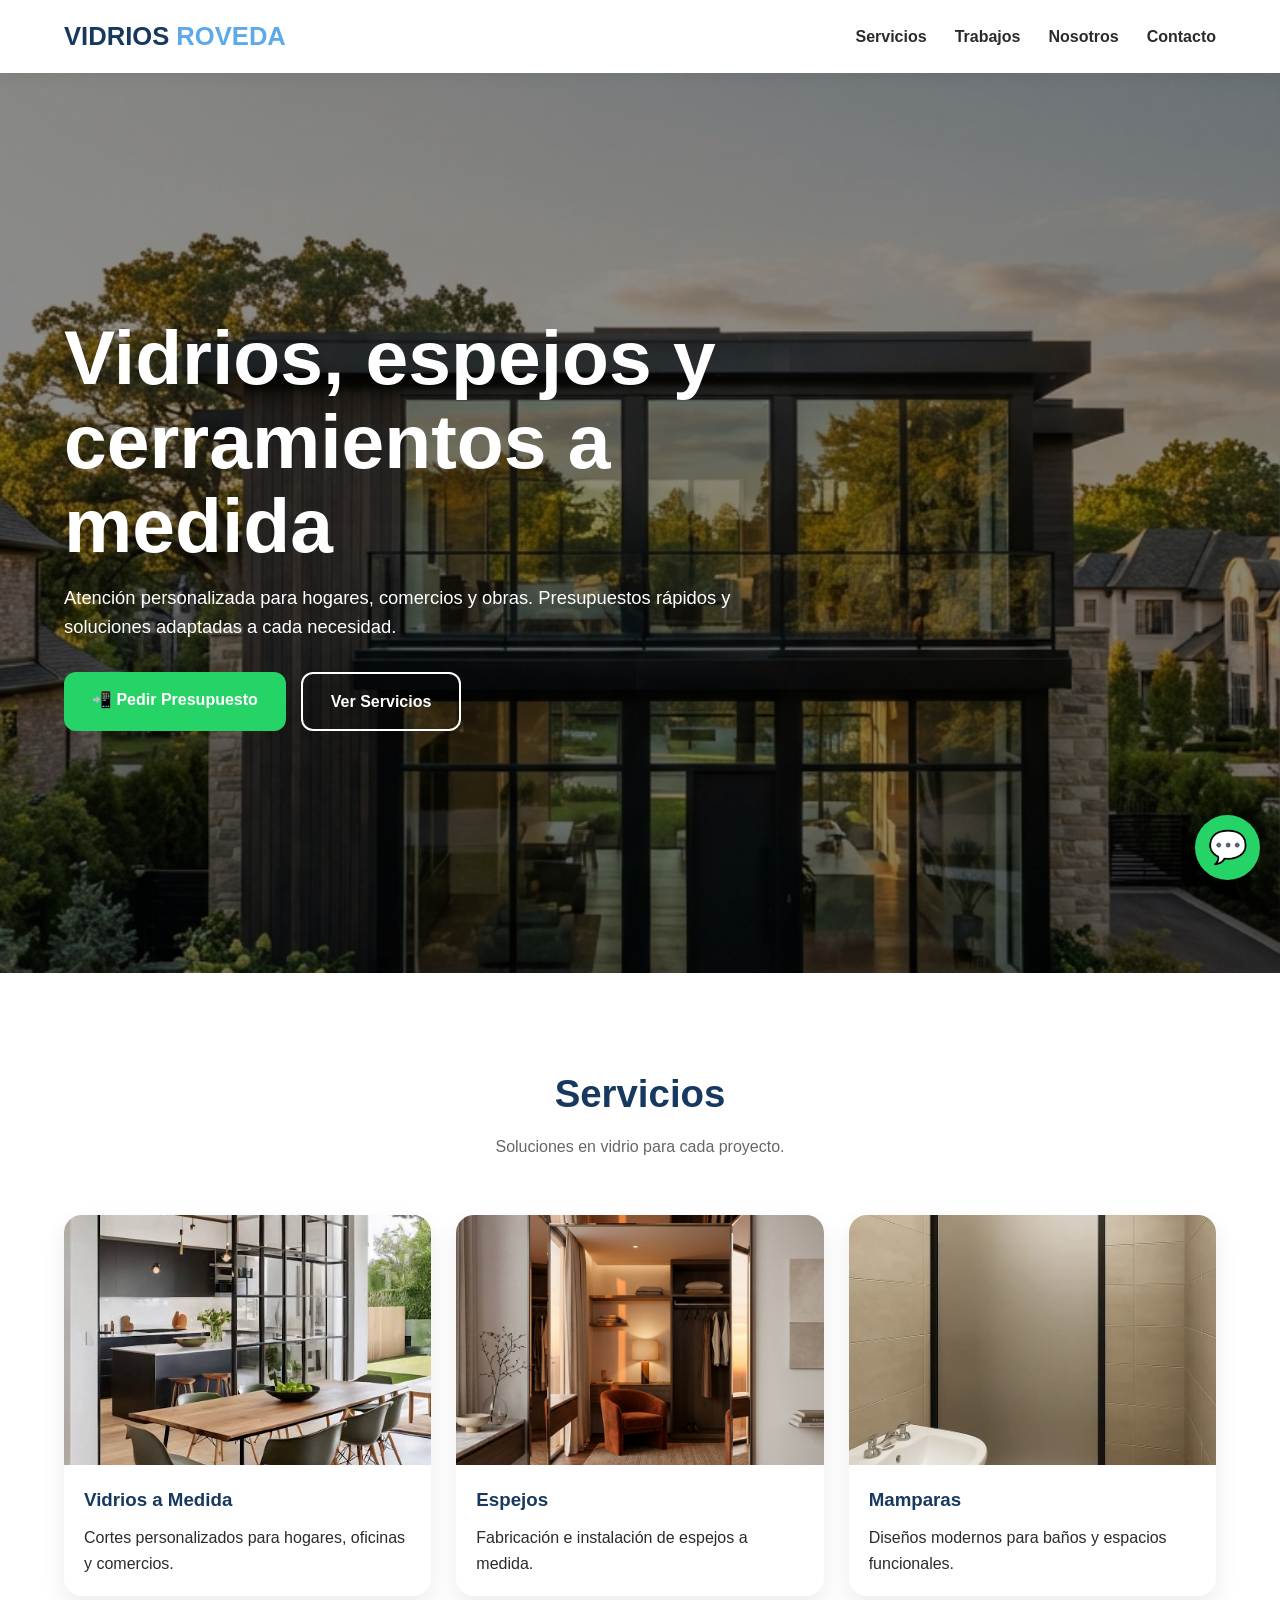
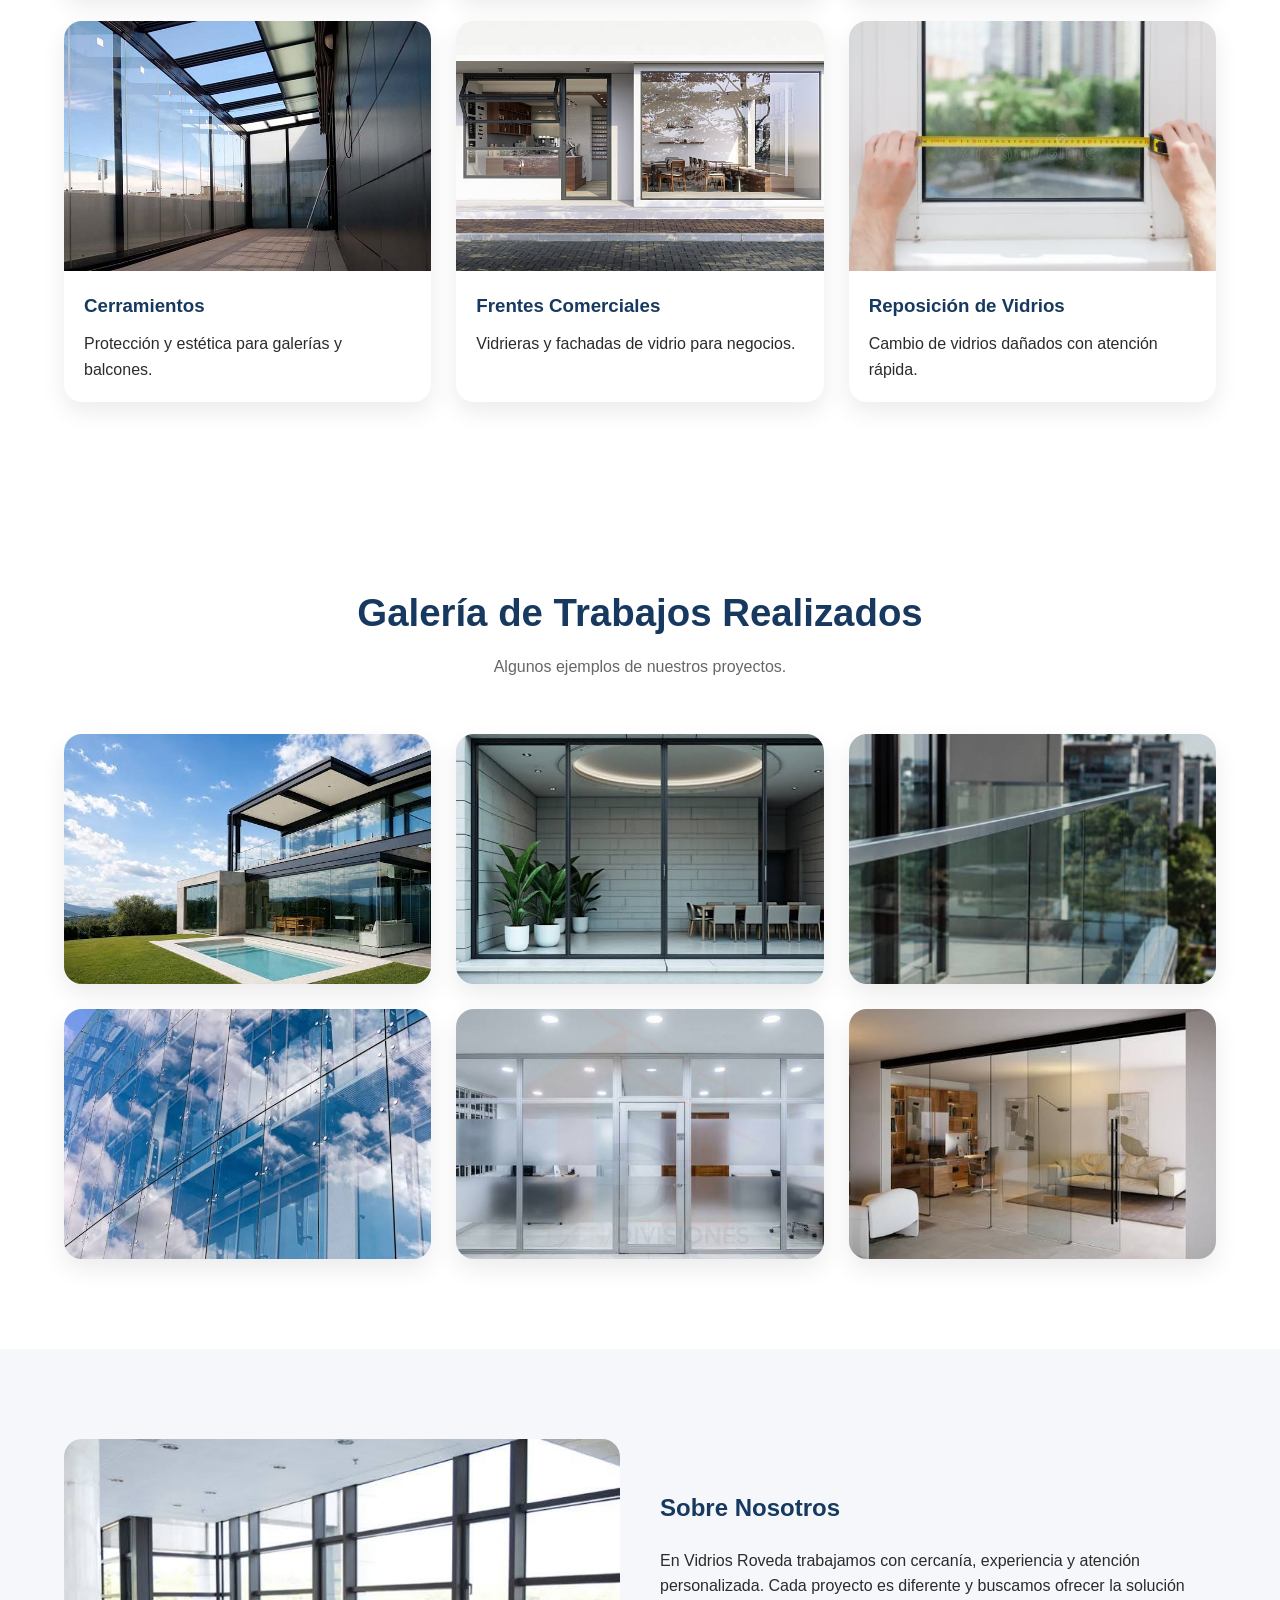
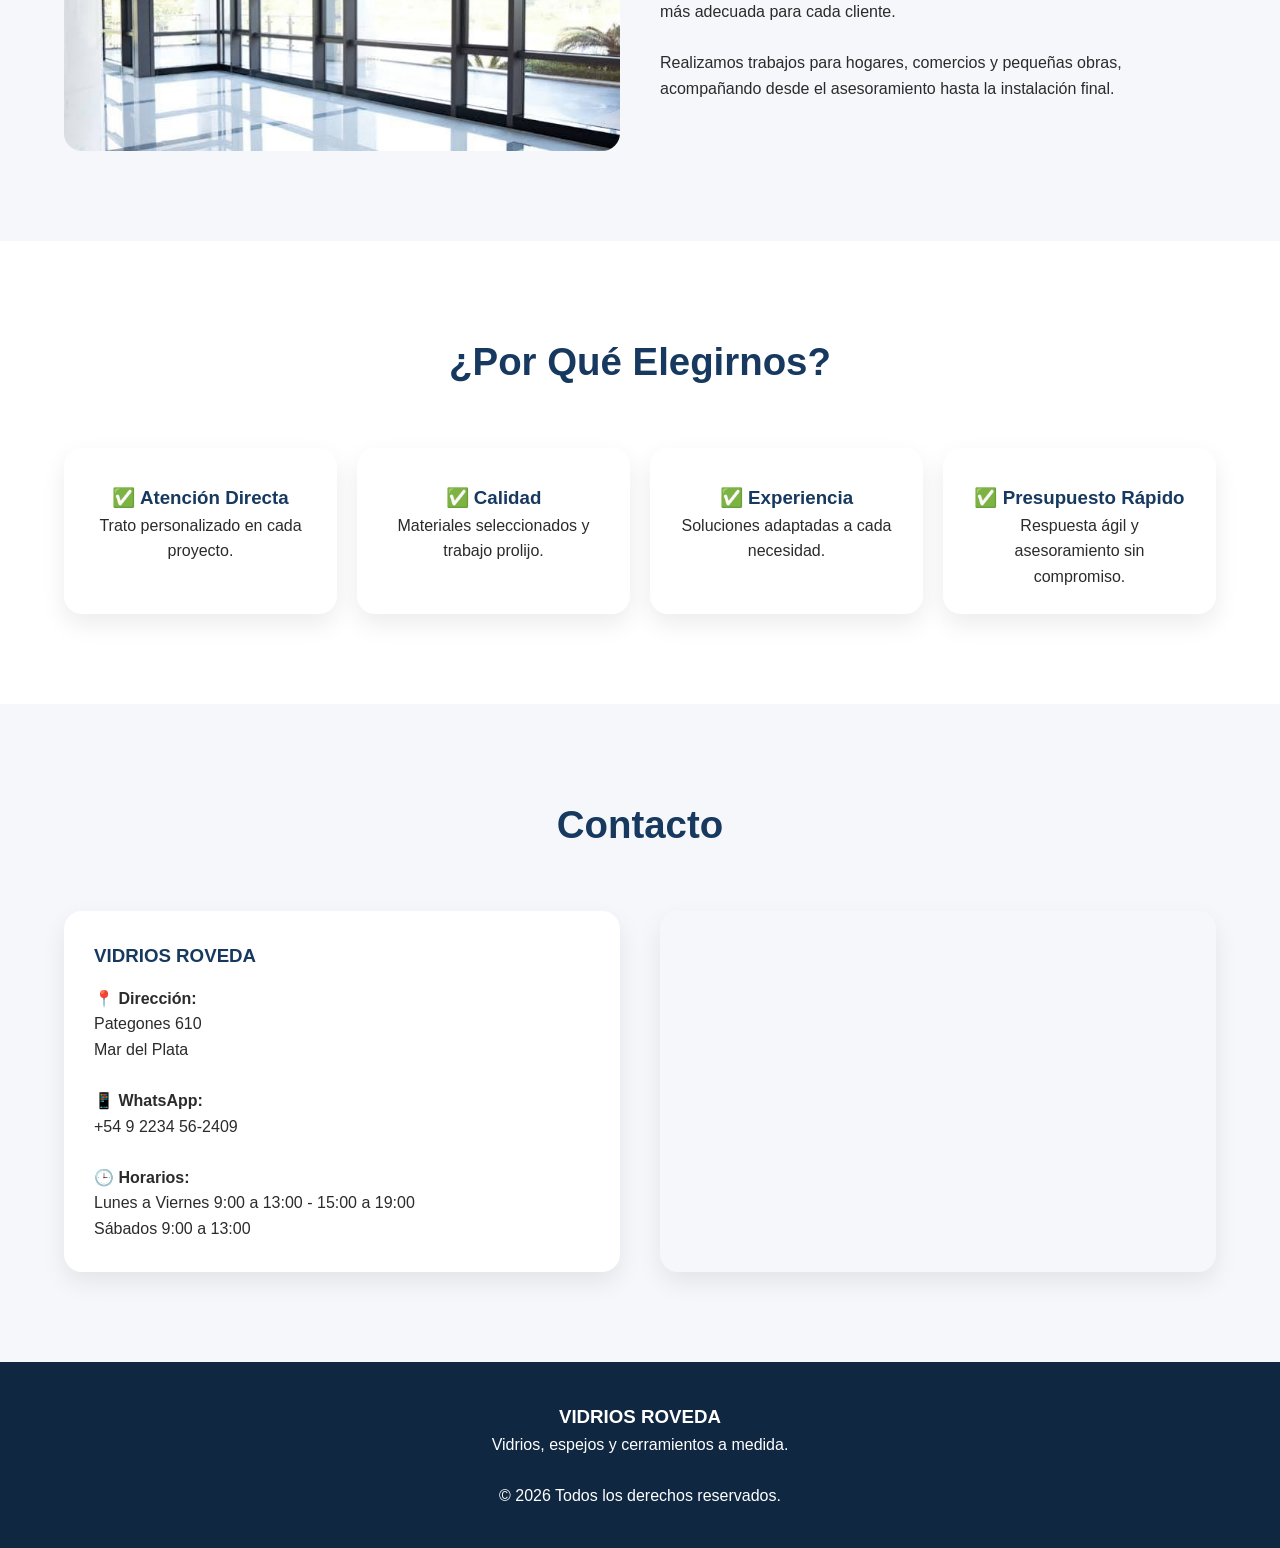
==== index.html @ 3f414020 "Publicar sitio de Vidrios Roveda Co-authored-by: Copilot <223556219+Copilot@users.noreply.github.com" ====
<!DOCTYPE html>
<html lang="en">
<head>
    <meta charset="UTF-8">
    <meta name="viewport" content="width=device-width, initial-scale=1.0">
    <title>Vidrios Roveda</title>
</head>
<body>
<!DOCTYPE html>
<html lang="es">
<head>
<meta charset="UTF-8">
<meta name="viewport" content="width=device-width, initial-scale=1.0">

<title>Vidrios Roveda | Vidrios, Espejos y Cerramientos</title>

<!DOCTYPE html>
<html lang="es">
<head>
<meta charset="UTF-8">
<meta name="viewport" content="width=device-width, initial-scale=1.0">

<title>Vidrios Roveda | Vidrios, Espejos y Cerramientos</title>

<style>

:root{
    --azul:#17395f;
    --azul-hover:#204b7d;
    --celeste:#5da9e9;
    --gris:#f5f7fa;
    --texto:#2b2b2b;
    --whatsapp:#25D366;
    --sombra:0 10px 25px rgba(0,0,0,.08);
    --radius:18px;
}

*{
    margin:0;
    padding:0;
    box-sizing:border-box;
}

html{
    scroll-behavior:smooth;
}

body{
    font-family:Segoe UI,Arial,sans-serif;
    color:var(--texto);
    background:#fff;
    line-height:1.6;
}

img{
    width:100%;
    display:block;
}

.container{
    width:min(1200px,90%);
    margin:auto;
}

/* ========================= */
/* HEADER */
/* ========================= */

header{
    position:sticky;
    top:0;
    z-index:999;
    background:rgba(255,255,255,.95);
    backdrop-filter:blur(10px);
    box-shadow:0 2px 15px rgba(0,0,0,.08);
}

.nav{
    display:flex;
    justify-content:space-between;
    align-items:center;
    padding:16px 0;
}

.logo{
    font-size:1.6rem;
    font-weight:700;
    color:var(--azul);
}

.logo span{
    color:var(--celeste);
}

.menu{
    display:flex;
    gap:28px;
}

.menu a{
    text-decoration:none;
    color:var(--texto);
    font-weight:600;
}

.menu a:hover{
    color:var(--azul);
}

/* ========================= */
/* HERO */
/* ========================= */

.hero{
    position:relative;
    min-height:100vh;
    background:
    linear-gradient(
    rgba(0,0,0,.45),
    rgba(0,0,0,.45)),
    /* url('https://picsum.photos/900/1600'); */
    url('img/portada.jpg');
    background-size:cover;
    background-position:center;
    display:flex;
    align-items:center;
}

.hero-content{
    color:white;
    max-width:700px;
}

.hero h1{
    font-size:clamp(2.5rem,6vw,5rem);
    line-height:1.1;
    margin-bottom:15px;
}

.hero p{
    font-size:1.15rem;
    margin-bottom:30px;
}

.btns{
    display:flex;
    flex-wrap:wrap;
    gap:15px;
}

.btn{
    text-decoration:none;
    padding:15px 28px;
    border-radius:12px;
    font-weight:700;
    transition:.3s;
}

.btn-primary{
    background:var(--whatsapp);
    color:white;
}

.btn-primary:hover{
    transform:translateY(-2px);
}

.btn-secondary{
    border:2px solid white;
    color:white;
}

.btn-secondary:hover{
    background:white;
    color:var(--azul);
}

/* ========================= */
/* SECTIONS */
/* ========================= */

section{
    padding:90px 0;
}

.section-title{
    text-align:center;
    margin-bottom:55px;
}

.section-title h2{
    color:var(--azul);
    font-size:2.4rem;
}

.section-title p{
    color:#666;
    margin-top:10px;
}

/* ========================= */
/* SERVICIOS */
/* ========================= */

.grid{
    display:grid;
    grid-template-columns:repeat(auto-fit,minmax(280px,1fr));
    gap:25px;
}

.card{
    background:white;
    border-radius:var(--radius);
    overflow:hidden;
    box-shadow:var(--sombra);
    transition:.3s;
}

.card:hover{
    transform:translateY(-6px);
}

.card img,
img.card{
    width:100%;
    height:250px;
    object-fit:cover;
}
.card-content{
    padding:20px;
}

.card h3{
    color:var(--azul);
    margin-bottom:10px;
}

/* ========================= */
/* SOBRE */
/* ========================= */

.about{
    background:var(--gris);
}

.about-box{
    display:grid;
    grid-template-columns:1fr 1fr;
    gap:40px;
    align-items:center;
}

.about img{
    border-radius:var(--radius);
}

.about-text h2{
    color:var(--azul);
    margin-bottom:20px;
}

/* ========================= */
/* BENEFICIOS */
/* ========================= */

.benefits{
    display:grid;
    grid-template-columns:repeat(auto-fit,minmax(220px,1fr));
    gap:20px;
}

.benefit{
    background:white;
    padding:25px;
    border-radius:var(--radius);
    box-shadow:var(--sombra);
    text-align:center;
}

.benefit h3{
    margin-top:10px;
    color:var(--azul);
}

/* ========================= */
/* CONTACTO */
/* ========================= */

.contact{
    background:var(--gris);
}

.contact-box{
    display:grid;
    grid-template-columns:1fr 1fr;
    gap:40px;
}

.contact-info{
    background:white;
    padding:30px;
    border-radius:var(--radius);
    box-shadow:var(--sombra);
}

.contact-info h3{
    color:var(--azul);
    margin-bottom:15px;
}

.map{
    min-height:350px;
    border-radius:var(--radius);
    overflow:hidden;
    box-shadow:var(--sombra);
}

.map iframe{
    width:100%;
    height:100%;
    border:0;
}

/* ========================= */
/* FOOTER */
/* ========================= */

footer{
    background:#0f2741;
    color:white;
    text-align:center;
    padding:40px 20px;
}

/* ========================= */
/* WHATSAPP */
/* ========================= */

.whatsapp{
    position:fixed;
    right:20px;
    bottom:20px;
    width:65px;
    height:65px;
    border-radius:50%;
    background:var(--whatsapp);
    color:white;
    text-decoration:none;
    display:flex;
    align-items:center;
    justify-content:center;
    font-size:32px;
    box-shadow:0 0 25px rgba(0,0,0,.3);
}

/* ========================= */
/* MOBILE */
/* ========================= */

@media(max-width:768px){

    .menu{
        display:none;
    }

    .about-box,
    .contact-box{
        grid-template-columns:1fr;
    }

    .hero{
        min-height:90vh;
    }

    .hero h1{
        font-size:2.8rem;
    }

}

</style>
</head>
<body>

<header>

<div class="container nav">

<div class="logo">
VIDRIOS <span>ROVEDA</span>
</div>

<nav class="menu">
<a href="#servicios">Servicios</a>
<a href="#trabajos">Trabajos</a>
<a href="#nosotros">Nosotros</a>
<a href="#contacto">Contacto</a>
</nav>

</div>

</header>

<section class="hero">

<div class="container">

<div class="hero-content">

<h1>Vidrios, espejos y cerramientos a medida</h1>

<p>
Atención personalizada para hogares, comercios y obras.
Presupuestos rápidos y soluciones adaptadas a cada necesidad.
</p>

<div class="btns">

<a href="#" class="btn btn-primary">
📲 Pedir Presupuesto
</a>

<a href="#servicios" class="btn btn-secondary">
Ver Servicios
</a>

</div>

</div>

</div>

</section>

<section id="servicios">

<div class="container">

<div class="section-title">
<h2>Servicios</h2>
<p>Soluciones en vidrio para cada proyecto.</p>
</div>

<div class="grid">

<div class="card">
<img src="img/hierro_vidrio.jpg">
<div class="card-content">
<h3>Vidrios a Medida</h3>
<p>Cortes personalizados para hogares, oficinas y comercios.</p>
</div>
</div>

<div class="card">
<img src="img/espejo_decorado.jpeg">
<div class="card-content">
<h3>Espejos</h3>
<p>Fabricación e instalación de espejos a medida.</p>
</div>
</div>

<div class="card">
<img src="img/mampara.webp">
<div class="card-content">
<h3>Mamparas</h3>
<p>Diseños modernos para baños y espacios funcionales.</p>
</div>
</div>

<div class="card">
<img src="img/cerramiento_vidrio.jpg">
<div class="card-content">
<h3>Cerramientos</h3>
<p>Protección y estética para galerías y balcones.</p>
</div>
</div>

<div class="card">
<img src="img/frente_comercial.jpg">
<div class="card-content">
<h3>Frentes Comerciales</h3>
<p>Vidrieras y fachadas de vidrio para negocios.</p>
</div>
</div>

<div class="card">
<img src="img/reposiciom_vidrio.webp">
<div class="card-content">
<h3>Reposición de Vidrios</h3>
<p>Cambio de vidrios dañados con atención rápida.</p>
</div>
</div>

</div>

</div>

</section>

<section id="trabajos">

<div class="container">

<div class="section-title">
<h2>Galería de Trabajos Realizados</h2>
<p>Algunos ejemplos de nuestros proyectos.</p>
</div>

<div class="grid">

<img class="card" src="img/trabajo1.jpg">
<img class="card" src="img/trabajo2.jpg">
<img class="card" src="img/trabajo3.jpg">
<img class="card" src="img/trabajo4.jpg">
<img class="card" src="img/trabajo5.jpg">
<img class="card" src="img/trabajo6.jpg">

</div>

</div>

</section>

<section id="nosotros" class="about">

<div class="container">

<div class="about-box">

<img src="img/soluciones_vidriadas.jpg">

<div class="about-text">

<h2>Sobre Nosotros</h2>

<p>
En Vidrios Roveda trabajamos con cercanía, experiencia y atención personalizada.
Cada proyecto es diferente y buscamos ofrecer la solución más adecuada para cada cliente.
</p>

<br>

<p>
Realizamos trabajos para hogares, comercios y pequeñas obras, acompañando desde el asesoramiento hasta la instalación final.
</p>

</div>

</div>

</div>

</section>

<section>

<div class="container">

<div class="section-title">
<h2>¿Por Qué Elegirnos?</h2>
</div>

<div class="benefits">

<div class="benefit">
<h3>✅ Atención Directa</h3>
<p>Trato personalizado en cada proyecto.</p>
</div>

<div class="benefit">
<h3>✅ Calidad</h3>
<p>Materiales seleccionados y trabajo prolijo.</p>
</div>

<div class="benefit">
<h3>✅ Experiencia</h3>
<p>Soluciones adaptadas a cada necesidad.</p>
</div>

<div class="benefit">
<h3>✅ Presupuesto Rápido</h3>
<p>Respuesta ágil y asesoramiento sin compromiso.</p>
</div>

</div>

</div>

</section>

<section id="contacto" class="contact">

<div class="container">

<div class="section-title">
<h2>Contacto</h2>
</div>

<div class="contact-box">

<div class="contact-info">

<h3>VIDRIOS ROVEDA</h3>

<p><strong>📍 Dirección:</strong><br>
Pategones 610<br>
Mar del Plata
</p>

<br>

<p><strong>📱 WhatsApp:</strong><br>
+54 9 2234 56-2409</p>

<br>

<p><strong>🕒 Horarios:</strong><br>
Lunes a Viernes 9:00 a 13:00 - 15:00 a 19:00<br>
Sábados 9:00 a 13:00</p>

</div>

<div class="map">

<iframe src="https://www.google.com/maps/embed?pb=!1m18!1m12!1m3!1d3145.185340405716!2d-57.550542287940324!3d-37.972803771819265!2m3!1f0!2f0!3f0!3m2!1i1024!2i768!4f13.1!3m3!1m2!1s0x9584dbe0c97d7c47%3A0x5802985aa2526b8a!2sPatagones%20610%2C%20B7600BXM%20Mar%20del%20Plata%2C%20Provincia%20de%20Buenos%20Aires!5e0!3m2!1ses!2sar!4v1794002006410!5m2!1ses!2sar" width="600" height="450" style="border:0;" allowfullscreen="" loading="lazy" referrerpolicy="strict-origin-when-cross-origin"></iframe>

</div>

</div>

</div>

</section>

<footer>

<h3>VIDRIOS ROVEDA</h3>

<p>Vidrios, espejos y cerramientos a medida.</p>

<br>

<p>© 2026 Todos los derechos reservados.</p>

</footer>

<a class="whatsapp" href="#">
💬
</a>

</body>
</html>
</body>
</html>
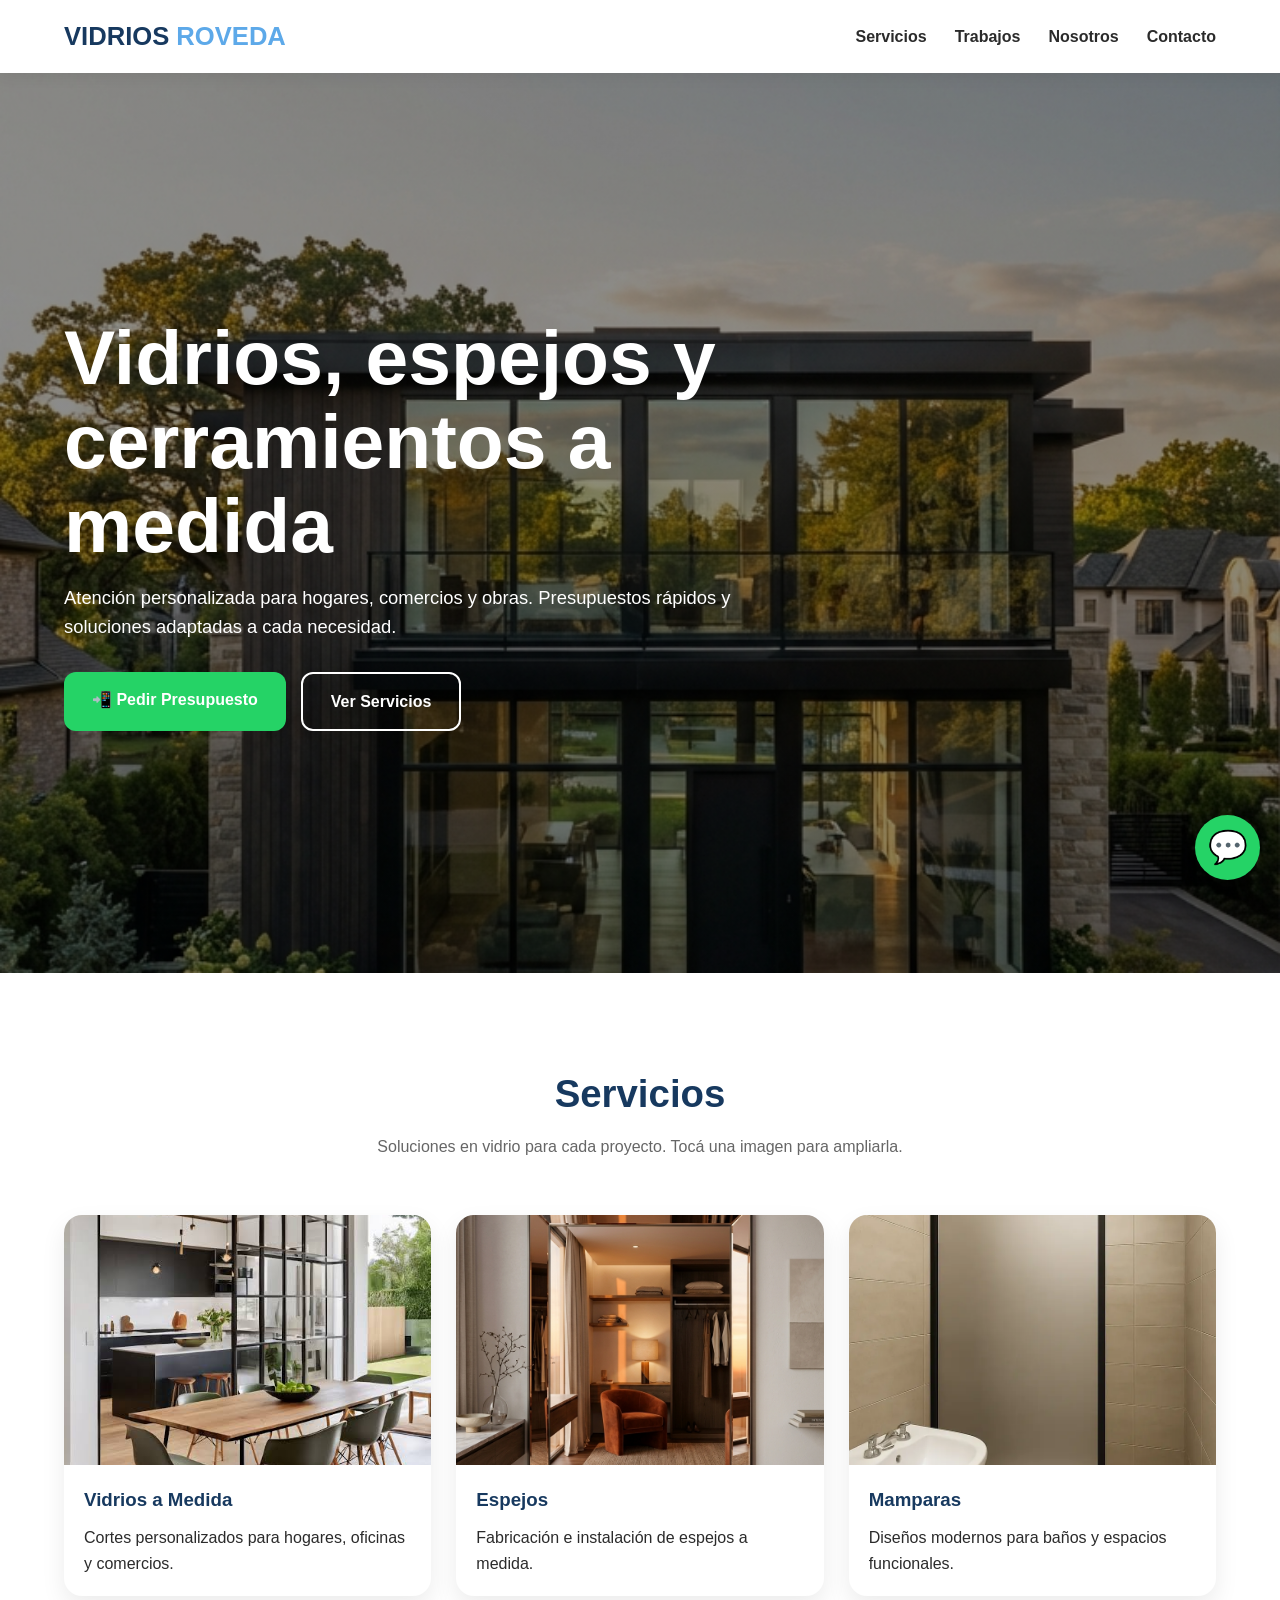
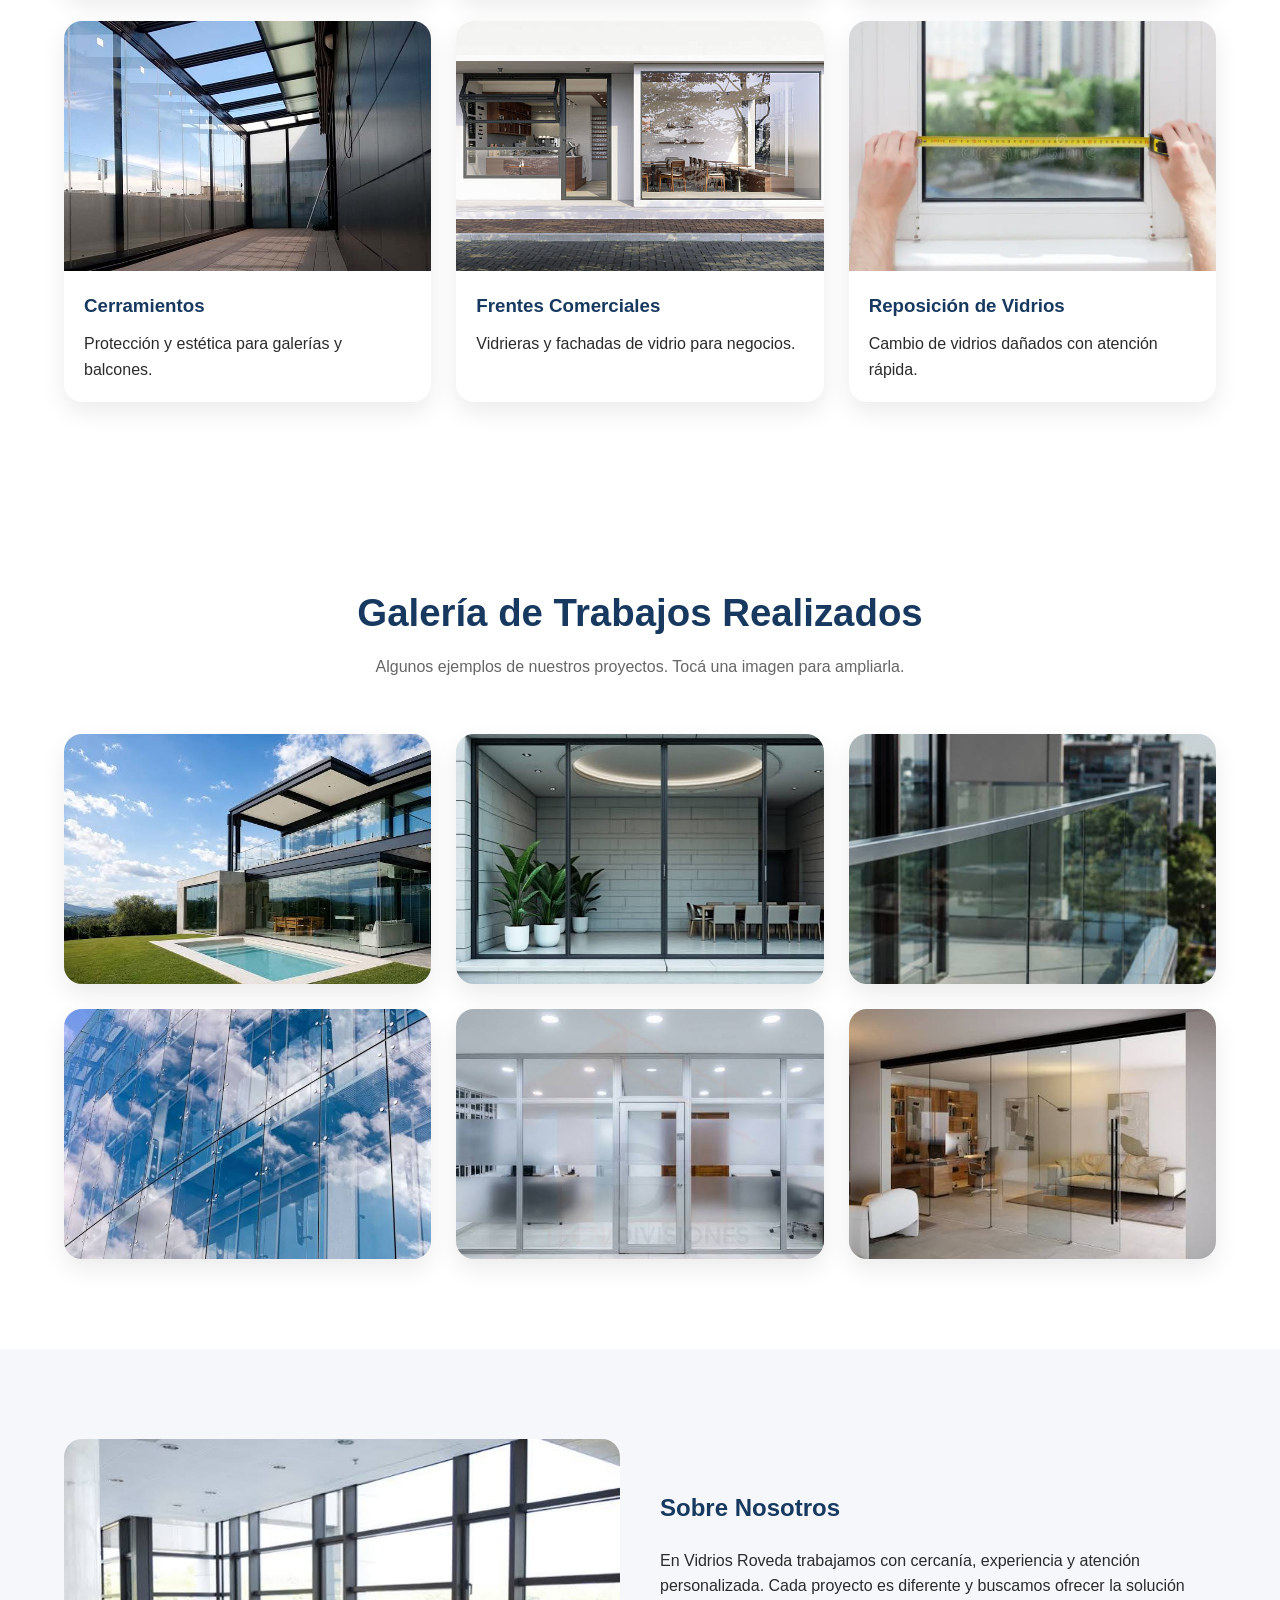
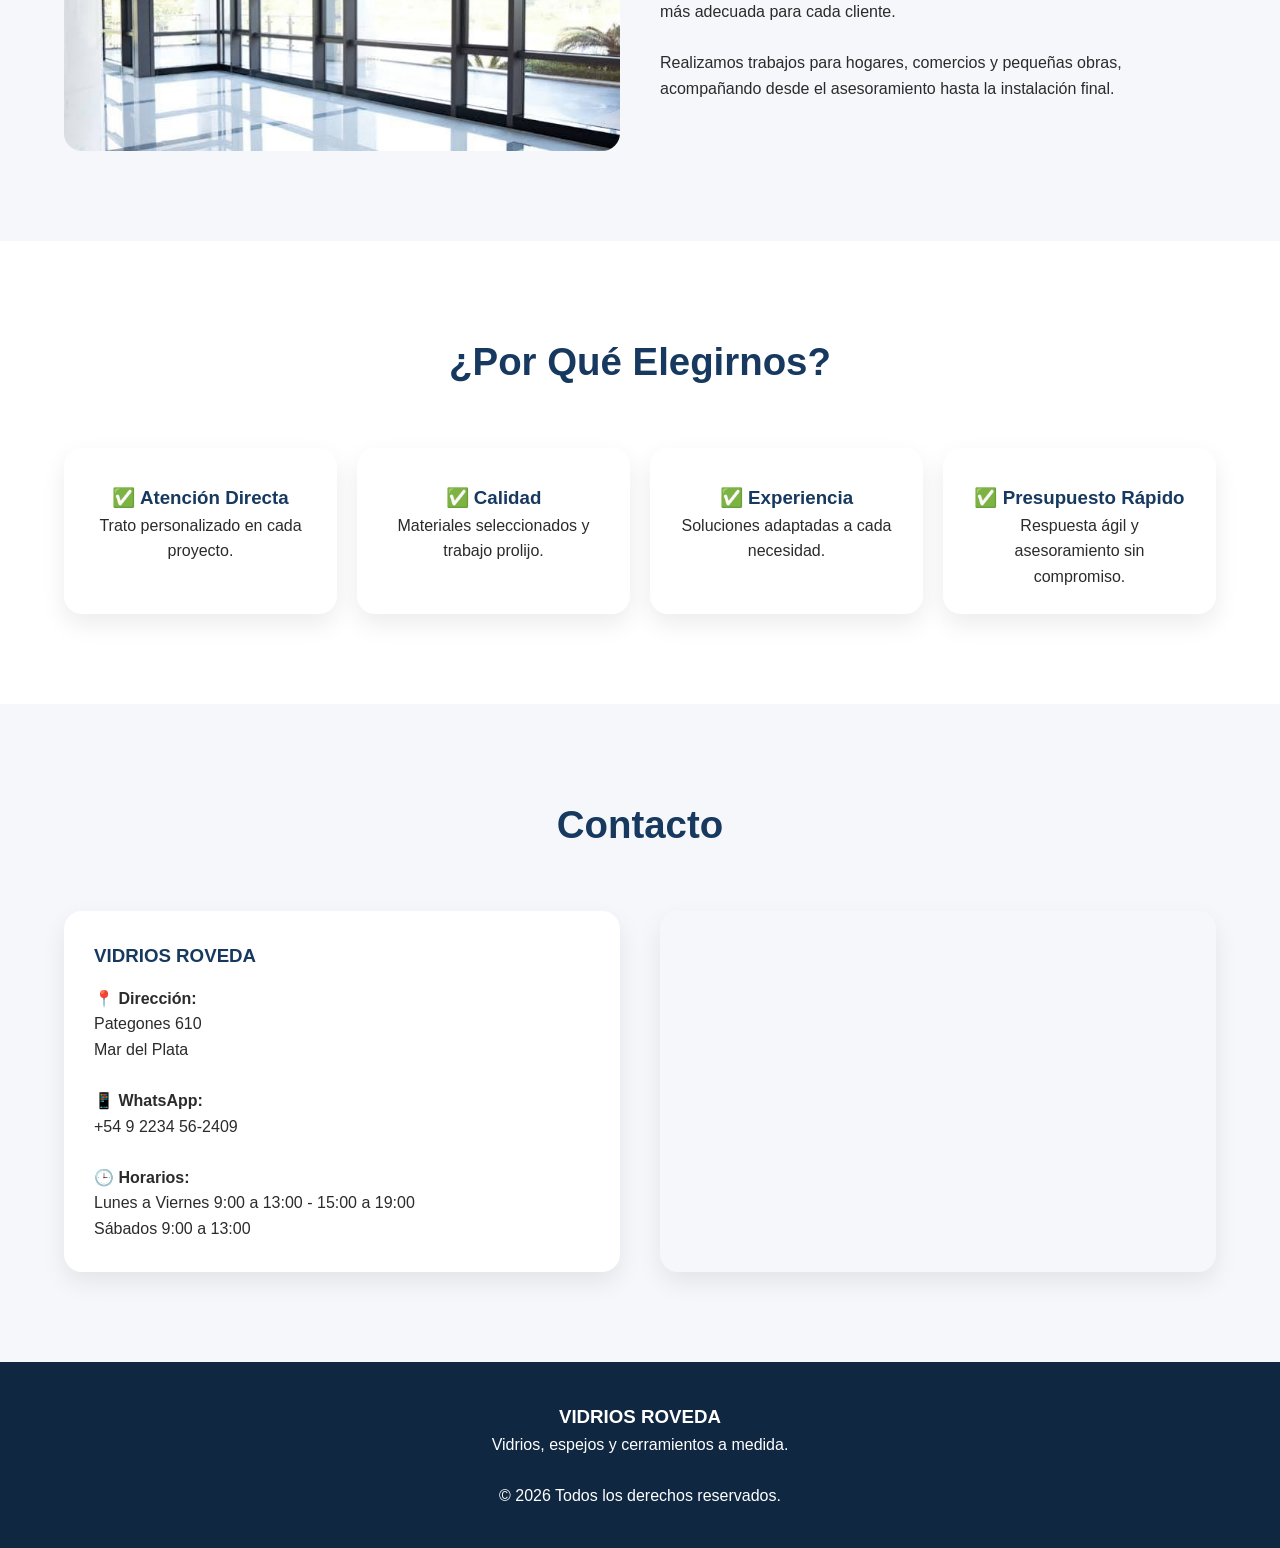
==== commit 68f75a6b: "Separar estilos CSS y agregar ampliacion de imagenes Co-authored-by: Copilot <223556219+Copilot@user" ====
--- a/index.html
+++ b/index.html
@@ -22,363 +22,7 @@
 
 <title>Vidrios Roveda | Vidrios, Espejos y Cerramientos</title>
 
-<style>
-
-:root{
-    --azul:#17395f;
-    --azul-hover:#204b7d;
-    --celeste:#5da9e9;
-    --gris:#f5f7fa;
-    --texto:#2b2b2b;
-    --whatsapp:#25D366;
-    --sombra:0 10px 25px rgba(0,0,0,.08);
-    --radius:18px;
-}
-
-*{
-    margin:0;
-    padding:0;
-    box-sizing:border-box;
-}
-
-html{
-    scroll-behavior:smooth;
-}
-
-body{
-    font-family:Segoe UI,Arial,sans-serif;
-    color:var(--texto);
-    background:#fff;
-    line-height:1.6;
-}
-
-img{
-    width:100%;
-    display:block;
-}
-
-.container{
-    width:min(1200px,90%);
-    margin:auto;
-}
-
-/* ========================= */
-/* HEADER */
-/* ========================= */
-
-header{
-    position:sticky;
-    top:0;
-    z-index:999;
-    background:rgba(255,255,255,.95);
-    backdrop-filter:blur(10px);
-    box-shadow:0 2px 15px rgba(0,0,0,.08);
-}
-
-.nav{
-    display:flex;
-    justify-content:space-between;
-    align-items:center;
-    padding:16px 0;
-}
-
-.logo{
-    font-size:1.6rem;
-    font-weight:700;
-    color:var(--azul);
-}
-
-.logo span{
-    color:var(--celeste);
-}
-
-.menu{
-    display:flex;
-    gap:28px;
-}
-
-.menu a{
-    text-decoration:none;
-    color:var(--texto);
-    font-weight:600;
-}
-
-.menu a:hover{
-    color:var(--azul);
-}
-
-/* ========================= */
-/* HERO */
-/* ========================= */
-
-.hero{
-    position:relative;
-    min-height:100vh;
-    background:
-    linear-gradient(
-    rgba(0,0,0,.45),
-    rgba(0,0,0,.45)),
-    /* url('https://picsum.photos/900/1600'); */
-    url('img/portada.jpg');
-    background-size:cover;
-    background-position:center;
-    display:flex;
-    align-items:center;
-}
-
-.hero-content{
-    color:white;
-    max-width:700px;
-}
-
-.hero h1{
-    font-size:clamp(2.5rem,6vw,5rem);
-    line-height:1.1;
-    margin-bottom:15px;
-}
-
-.hero p{
-    font-size:1.15rem;
-    margin-bottom:30px;
-}
-
-.btns{
-    display:flex;
-    flex-wrap:wrap;
-    gap:15px;
-}
-
-.btn{
-    text-decoration:none;
-    padding:15px 28px;
-    border-radius:12px;
-    font-weight:700;
-    transition:.3s;
-}
-
-.btn-primary{
-    background:var(--whatsapp);
-    color:white;
-}
-
-.btn-primary:hover{
-    transform:translateY(-2px);
-}
-
-.btn-secondary{
-    border:2px solid white;
-    color:white;
-}
-
-.btn-secondary:hover{
-    background:white;
-    color:var(--azul);
-}
-
-/* ========================= */
-/* SECTIONS */
-/* ========================= */
-
-section{
-    padding:90px 0;
-}
-
-.section-title{
-    text-align:center;
-    margin-bottom:55px;
-}
-
-.section-title h2{
-    color:var(--azul);
-    font-size:2.4rem;
-}
-
-.section-title p{
-    color:#666;
-    margin-top:10px;
-}
-
-/* ========================= */
-/* SERVICIOS */
-/* ========================= */
-
-.grid{
-    display:grid;
-    grid-template-columns:repeat(auto-fit,minmax(280px,1fr));
-    gap:25px;
-}
-
-.card{
-    background:white;
-    border-radius:var(--radius);
-    overflow:hidden;
-    box-shadow:var(--sombra);
-    transition:.3s;
-}
-
-.card:hover{
-    transform:translateY(-6px);
-}
-
-.card img,
-img.card{
-    width:100%;
-    height:250px;
-    object-fit:cover;
-}
-.card-content{
-    padding:20px;
-}
-
-.card h3{
-    color:var(--azul);
-    margin-bottom:10px;
-}
-
-/* ========================= */
-/* SOBRE */
-/* ========================= */
-
-.about{
-    background:var(--gris);
-}
-
-.about-box{
-    display:grid;
-    grid-template-columns:1fr 1fr;
-    gap:40px;
-    align-items:center;
-}
-
-.about img{
-    border-radius:var(--radius);
-}
-
-.about-text h2{
-    color:var(--azul);
-    margin-bottom:20px;
-}
-
-/* ========================= */
-/* BENEFICIOS */
-/* ========================= */
-
-.benefits{
-    display:grid;
-    grid-template-columns:repeat(auto-fit,minmax(220px,1fr));
-    gap:20px;
-}
-
-.benefit{
-    background:white;
-    padding:25px;
-    border-radius:var(--radius);
-    box-shadow:var(--sombra);
-    text-align:center;
-}
-
-.benefit h3{
-    margin-top:10px;
-    color:var(--azul);
-}
-
-/* ========================= */
-/* CONTACTO */
-/* ========================= */
-
-.contact{
-    background:var(--gris);
-}
-
-.contact-box{
-    display:grid;
-    grid-template-columns:1fr 1fr;
-    gap:40px;
-}
-
-.contact-info{
-    background:white;
-    padding:30px;
-    border-radius:var(--radius);
-    box-shadow:var(--sombra);
-}
-
-.contact-info h3{
-    color:var(--azul);
-    margin-bottom:15px;
-}
-
-.map{
-    min-height:350px;
-    border-radius:var(--radius);
-    overflow:hidden;
-    box-shadow:var(--sombra);
-}
-
-.map iframe{
-    width:100%;
-    height:100%;
-    border:0;
-}
-
-/* ========================= */
-/* FOOTER */
-/* ========================= */
-
-footer{
-    background:#0f2741;
-    color:white;
-    text-align:center;
-    padding:40px 20px;
-}
-
-/* ========================= */
-/* WHATSAPP */
-/* ========================= */
-
-.whatsapp{
-    position:fixed;
-    right:20px;
-    bottom:20px;
-    width:65px;
-    height:65px;
-    border-radius:50%;
-    background:var(--whatsapp);
-    color:white;
-    text-decoration:none;
-    display:flex;
-    align-items:center;
-    justify-content:center;
-    font-size:32px;
-    box-shadow:0 0 25px rgba(0,0,0,.3);
-}
-
-/* ========================= */
-/* MOBILE */
-/* ========================= */
-
-@media(max-width:768px){
-
-    .menu{
-        display:none;
-    }
-
-    .about-box,
-    .contact-box{
-        grid-template-columns:1fr;
-    }
-
-    .hero{
-        min-height:90vh;
-    }
-
-    .hero h1{
-        font-size:2.8rem;
-    }
-
-}
-
-</style>
+<link rel="stylesheet" href="estilos.css">
 </head>
 <body>
 
@@ -438,13 +82,13 @@
 
 <div class="section-title">
 <h2>Servicios</h2>
-<p>Soluciones en vidrio para cada proyecto.</p>
+<p>Soluciones en vidrio para cada proyecto. Tocá una imagen para ampliarla.</p>
 </div>
 
 <div class="grid">
 
 <div class="card">
-<img src="img/hierro_vidrio.jpg">
+<img src="img/hierro_vidrio.jpg" alt="Vidrios a medida">
 <div class="card-content">
 <h3>Vidrios a Medida</h3>
 <p>Cortes personalizados para hogares, oficinas y comercios.</p>
@@ -452,7 +96,7 @@
 </div>
 
 <div class="card">
-<img src="img/espejo_decorado.jpeg">
+<img src="img/espejo_decorado.jpeg" alt="Espejo decorado">
 <div class="card-content">
 <h3>Espejos</h3>
 <p>Fabricación e instalación de espejos a medida.</p>
@@ -460,7 +104,7 @@
 </div>
 
 <div class="card">
-<img src="img/mampara.webp">
+<img src="img/mampara.webp" alt="Mampara de vidrio">
 <div class="card-content">
 <h3>Mamparas</h3>
 <p>Diseños modernos para baños y espacios funcionales.</p>
@@ -468,7 +112,7 @@
 </div>
 
 <div class="card">
-<img src="img/cerramiento_vidrio.jpg">
+<img src="img/cerramiento_vidrio.jpg" alt="Cerramiento de vidrio">
 <div class="card-content">
 <h3>Cerramientos</h3>
 <p>Protección y estética para galerías y balcones.</p>
@@ -476,7 +120,7 @@
 </div>
 
 <div class="card">
-<img src="img/frente_comercial.jpg">
+<img src="img/frente_comercial.jpg" alt="Frente comercial de vidrio">
 <div class="card-content">
 <h3>Frentes Comerciales</h3>
 <p>Vidrieras y fachadas de vidrio para negocios.</p>
@@ -484,7 +128,7 @@
 </div>
 
 <div class="card">
-<img src="img/reposiciom_vidrio.webp">
+<img src="img/reposiciom_vidrio.webp" alt="Reposición de vidrios">
 <div class="card-content">
 <h3>Reposición de Vidrios</h3>
 <p>Cambio de vidrios dañados con atención rápida.</p>
@@ -503,17 +147,17 @@
 
 <div class="section-title">
 <h2>Galería de Trabajos Realizados</h2>
-<p>Algunos ejemplos de nuestros proyectos.</p>
+<p>Algunos ejemplos de nuestros proyectos. Tocá una imagen para ampliarla.</p>
 </div>
 
 <div class="grid">
 
-<img class="card" src="img/trabajo1.jpg">
-<img class="card" src="img/trabajo2.jpg">
-<img class="card" src="img/trabajo3.jpg">
-<img class="card" src="img/trabajo4.jpg">
-<img class="card" src="img/trabajo5.jpg">
-<img class="card" src="img/trabajo6.jpg">
+<img class="card" src="img/trabajo1.jpg" alt="Trabajo realizado 1">
+<img class="card" src="img/trabajo2.jpg" alt="Trabajo realizado 2">
+<img class="card" src="img/trabajo3.jpg" alt="Trabajo realizado 3">
+<img class="card" src="img/trabajo4.jpg" alt="Trabajo realizado 4">
+<img class="card" src="img/trabajo5.jpg" alt="Trabajo realizado 5">
+<img class="card" src="img/trabajo6.jpg" alt="Trabajo realizado 6">
 
 </div>
 
@@ -622,7 +266,7 @@
 
 <div class="map">
 
-<iframe src="https://www.google.com/maps/embed?pb=!1m18!1m12!1m3!1d3145.185340405716!2d-57.550542287940324!3d-37.972803771819265!2m3!1f0!2f0!3f0!3m2!1i1024!2i768!4f13.1!3m3!1m2!1s0x9584dbe0c97d7c47%3A0x5802985aa2526b8a!2sPatagones%20610%2C%20B7600BXM%20Mar%20del%20Plata%2C%20Provincia%20de%20Buenos%20Aires!5e0!3m2!1ses!2sar!4v1794002006410!5m2!1ses!2sar" width="600" height="450" style="border:0;" allowfullscreen="" loading="lazy" referrerpolicy="strict-origin-when-cross-origin"></iframe>
+<iframe src="https://www.google.com/maps/embed?pb=!1m18!1m12!1m3!1d3145.185340405716!2d-57.550542287940324!3d-37.972803771819265!2m3!1f0!2f0!3f0!3m2!1i1024!2i768!4f13.1!3m3!1m2!1s0x9584dbe0c97d7c47%3A0x5802985aa2526b8a!2sPatagones%20610%2C%20B7600BXM%20Mar%20del%20Plata%2C%20Provincia%20de%20Buenos%20Aires!5e0!3m2!1ses!2sar!4v1794002006410!5m2!1ses!2sar" width="600" height="450" allowfullscreen="" loading="lazy" referrerpolicy="strict-origin-when-cross-origin"></iframe>
 
 </div>
 
@@ -647,6 +291,59 @@
 <a class="whatsapp" href="#">
 💬
 </a>
+
+<dialog class="image-viewer" aria-label="Imagen ampliada">
+<button class="image-viewer-close" type="button" aria-label="Cerrar imagen ampliada" autofocus>&times;</button>
+<img alt="">
+</dialog>
+
+<script>
+const imageViewer = document.querySelector('.image-viewer');
+const enlargedImage = imageViewer.querySelector('img');
+const closeImageViewer = imageViewer.querySelector('button');
+let activeImage;
+
+document.querySelectorAll('.card img, img.card').forEach((image) => {
+    image.setAttribute('role', 'button');
+    image.setAttribute('tabindex', '0');
+    image.setAttribute('aria-label', `Ampliar: ${image.alt}`);
+    image.setAttribute('aria-haspopup', 'dialog');
+
+    const openImage = () => {
+        activeImage = image;
+        enlargedImage.src = image.currentSrc || image.src;
+        enlargedImage.alt = image.alt;
+        imageViewer.showModal();
+        document.body.classList.add('image-viewer-open');
+    };
+
+    image.addEventListener('click', openImage);
+    image.addEventListener('keydown', (event) => {
+        if (event.key === 'Enter' || event.key === ' ') {
+            event.preventDefault();
+            openImage();
+        }
+    });
+});
+
+closeImageViewer.addEventListener('click', () => imageViewer.close());
+imageViewer.addEventListener('keydown', (event) => {
+    if (event.key === 'Escape') {
+        event.preventDefault();
+        imageViewer.close();
+    }
+});
+imageViewer.addEventListener('click', (event) => {
+    if (event.target === imageViewer) {
+        imageViewer.close();
+    }
+});
+imageViewer.addEventListener('close', () => {
+    document.body.classList.remove('image-viewer-open');
+    enlargedImage.removeAttribute('src');
+    activeImage.focus({preventScroll:true});
+});
+</script>
 
 </body>
 </html>
--- a/estilos.css
+++ b/estilos.css
@@ -0,0 +1,416 @@
+:root{
+    --azul:#17395f;
+    --azul-hover:#204b7d;
+    --celeste:#5da9e9;
+    --gris:#f5f7fa;
+    --texto:#2b2b2b;
+    --whatsapp:#25D366;
+    --sombra:0 10px 25px rgba(0,0,0,.08);
+    --radius:18px;
+}
+
+*{
+    margin:0;
+    padding:0;
+    box-sizing:border-box;
+}
+
+html{
+    scroll-behavior:smooth;
+}
+
+body{
+    font-family:Segoe UI,Arial,sans-serif;
+    color:var(--texto);
+    background:#fff;
+    line-height:1.6;
+}
+
+img{
+    width:100%;
+    display:block;
+}
+
+.container{
+    width:min(1200px,90%);
+    margin:auto;
+}
+
+/* ========================= */
+/* HEADER */
+/* ========================= */
+
+header{
+    position:sticky;
+    top:0;
+    z-index:999;
+    background:rgba(255,255,255,.95);
+    backdrop-filter:blur(10px);
+    box-shadow:0 2px 15px rgba(0,0,0,.08);
+}
+
+.nav{
+    display:flex;
+    justify-content:space-between;
+    align-items:center;
+    padding:16px 0;
+}
+
+.logo{
+    font-size:1.6rem;
+    font-weight:700;
+    color:var(--azul);
+}
+
+.logo span{
+    color:var(--celeste);
+}
+
+.menu{
+    display:flex;
+    gap:28px;
+}
+
+.menu a{
+    text-decoration:none;
+    color:var(--texto);
+    font-weight:600;
+}
+
+.menu a:hover{
+    color:var(--azul);
+}
+
+/* ========================= */
+/* HERO */
+/* ========================= */
+
+.hero{
+    position:relative;
+    min-height:100vh;
+    background:
+    linear-gradient(
+    rgba(0,0,0,.45),
+    rgba(0,0,0,.45)),
+    /* url('https://picsum.photos/900/1600'); */
+    url('img/portada.jpg');
+    background-size:cover;
+    background-position:center;
+    display:flex;
+    align-items:center;
+}
+
+.hero-content{
+    color:white;
+    max-width:700px;
+}
+
+.hero h1{
+    font-size:clamp(2.5rem,6vw,5rem);
+    line-height:1.1;
+    margin-bottom:15px;
+}
+
+.hero p{
+    font-size:1.15rem;
+    margin-bottom:30px;
+}
+
+.btns{
+    display:flex;
+    flex-wrap:wrap;
+    gap:15px;
+}
+
+.btn{
+    text-decoration:none;
+    padding:15px 28px;
+    border-radius:12px;
+    font-weight:700;
+    transition:.3s;
+}
+
+.btn-primary{
+    background:var(--whatsapp);
+    color:white;
+}
+
+.btn-primary:hover{
+    transform:translateY(-2px);
+}
+
+.btn-secondary{
+    border:2px solid white;
+    color:white;
+}
+
+.btn-secondary:hover{
+    background:white;
+    color:var(--azul);
+}
+
+/* ========================= */
+/* SECTIONS */
+/* ========================= */
+
+section{
+    padding:90px 0;
+}
+
+.section-title{
+    text-align:center;
+    margin-bottom:55px;
+}
+
+.section-title h2{
+    color:var(--azul);
+    font-size:2.4rem;
+}
+
+.section-title p{
+    color:#666;
+    margin-top:10px;
+}
+
+/* ========================= */
+/* SERVICIOS */
+/* ========================= */
+
+.grid{
+    display:grid;
+    grid-template-columns:repeat(auto-fit,minmax(280px,1fr));
+    gap:25px;
+}
+
+.card{
+    background:white;
+    border-radius:var(--radius);
+    overflow:hidden;
+    box-shadow:var(--sombra);
+    transition:.3s;
+}
+
+.card:hover{
+    transform:translateY(-6px);
+}
+
+.card img,
+img.card{
+    width:100%;
+    height:250px;
+    object-fit:cover;
+}
+
+.card img[role="button"],
+img.card[role="button"]{
+    cursor:zoom-in;
+}
+
+.card img:focus-visible,
+img.card:focus-visible{
+    outline:3px solid var(--celeste);
+    outline-offset:-3px;
+}
+
+body.image-viewer-open{
+    overflow:hidden;
+}
+
+.image-viewer{
+    width:100%;
+    height:100%;
+    max-width:none;
+    max-height:none;
+    border:0;
+    padding:70px 20px 20px;
+    background:transparent;
+}
+
+.image-viewer[open]{
+    display:flex;
+    align-items:center;
+    justify-content:center;
+}
+
+.image-viewer::backdrop{
+    background:rgba(0,0,0,.85);
+}
+
+.image-viewer img{
+    width:auto;
+    height:auto;
+    max-width:100%;
+    max-height:100%;
+    object-fit:contain;
+}
+
+.image-viewer-close{
+    position:absolute;
+    top:15px;
+    right:20px;
+    width:44px;
+    height:44px;
+    border:0;
+    border-radius:50%;
+    background:white;
+    color:var(--azul);
+    font-size:28px;
+    cursor:pointer;
+}
+
+.image-viewer-close:focus-visible{
+    outline:3px solid var(--celeste);
+    outline-offset:3px;
+}
+
+.card-content{
+    padding:20px;
+}
+
+.card h3{
+    color:var(--azul);
+    margin-bottom:10px;
+}
+
+/* ========================= */
+/* SOBRE */
+/* ========================= */
+
+.about{
+    background:var(--gris);
+}
+
+.about-box{
+    display:grid;
+    grid-template-columns:1fr 1fr;
+    gap:40px;
+    align-items:center;
+}
+
+.about img{
+    border-radius:var(--radius);
+}
+
+.about-text h2{
+    color:var(--azul);
+    margin-bottom:20px;
+}
+
+/* ========================= */
+/* BENEFICIOS */
+/* ========================= */
+
+.benefits{
+    display:grid;
+    grid-template-columns:repeat(auto-fit,minmax(220px,1fr));
+    gap:20px;
+}
+
+.benefit{
+    background:white;
+    padding:25px;
+    border-radius:var(--radius);
+    box-shadow:var(--sombra);
+    text-align:center;
+}
+
+.benefit h3{
+    margin-top:10px;
+    color:var(--azul);
+}
+
+/* ========================= */
+/* CONTACTO */
+/* ========================= */
+
+.contact{
+    background:var(--gris);
+}
+
+.contact-box{
+    display:grid;
+    grid-template-columns:1fr 1fr;
+    gap:40px;
+}
+
+.contact-info{
+    background:white;
+    padding:30px;
+    border-radius:var(--radius);
+    box-shadow:var(--sombra);
+}
+
+.contact-info h3{
+    color:var(--azul);
+    margin-bottom:15px;
+}
+
+.map{
+    min-height:350px;
+    border-radius:var(--radius);
+    overflow:hidden;
+    box-shadow:var(--sombra);
+}
+
+.map iframe{
+    width:100%;
+    height:100%;
+    border:0;
+}
+
+/* ========================= */
+/* FOOTER */
+/* ========================= */
+
+footer{
+    background:#0f2741;
+    color:white;
+    text-align:center;
+    padding:40px 20px;
+}
+
+/* ========================= */
+/* WHATSAPP */
+/* ========================= */
+
+.whatsapp{
+    position:fixed;
+    right:20px;
+    bottom:20px;
+    width:65px;
+    height:65px;
+    border-radius:50%;
+    background:var(--whatsapp);
+    color:white;
+    text-decoration:none;
+    display:flex;
+    align-items:center;
+    justify-content:center;
+    font-size:32px;
+    box-shadow:0 0 25px rgba(0,0,0,.3);
+}
+
+/* ========================= */
+/* MOBILE */
+/* ========================= */
+
+@media(max-width:768px){
+
+    .menu{
+        display:none;
+    }
+
+    .about-box,
+    .contact-box{
+        grid-template-columns:1fr;
+    }
+
+    .hero{
+        min-height:90vh;
+    }
+
+    .hero h1{
+        font-size:2.8rem;
+    }
+
+}
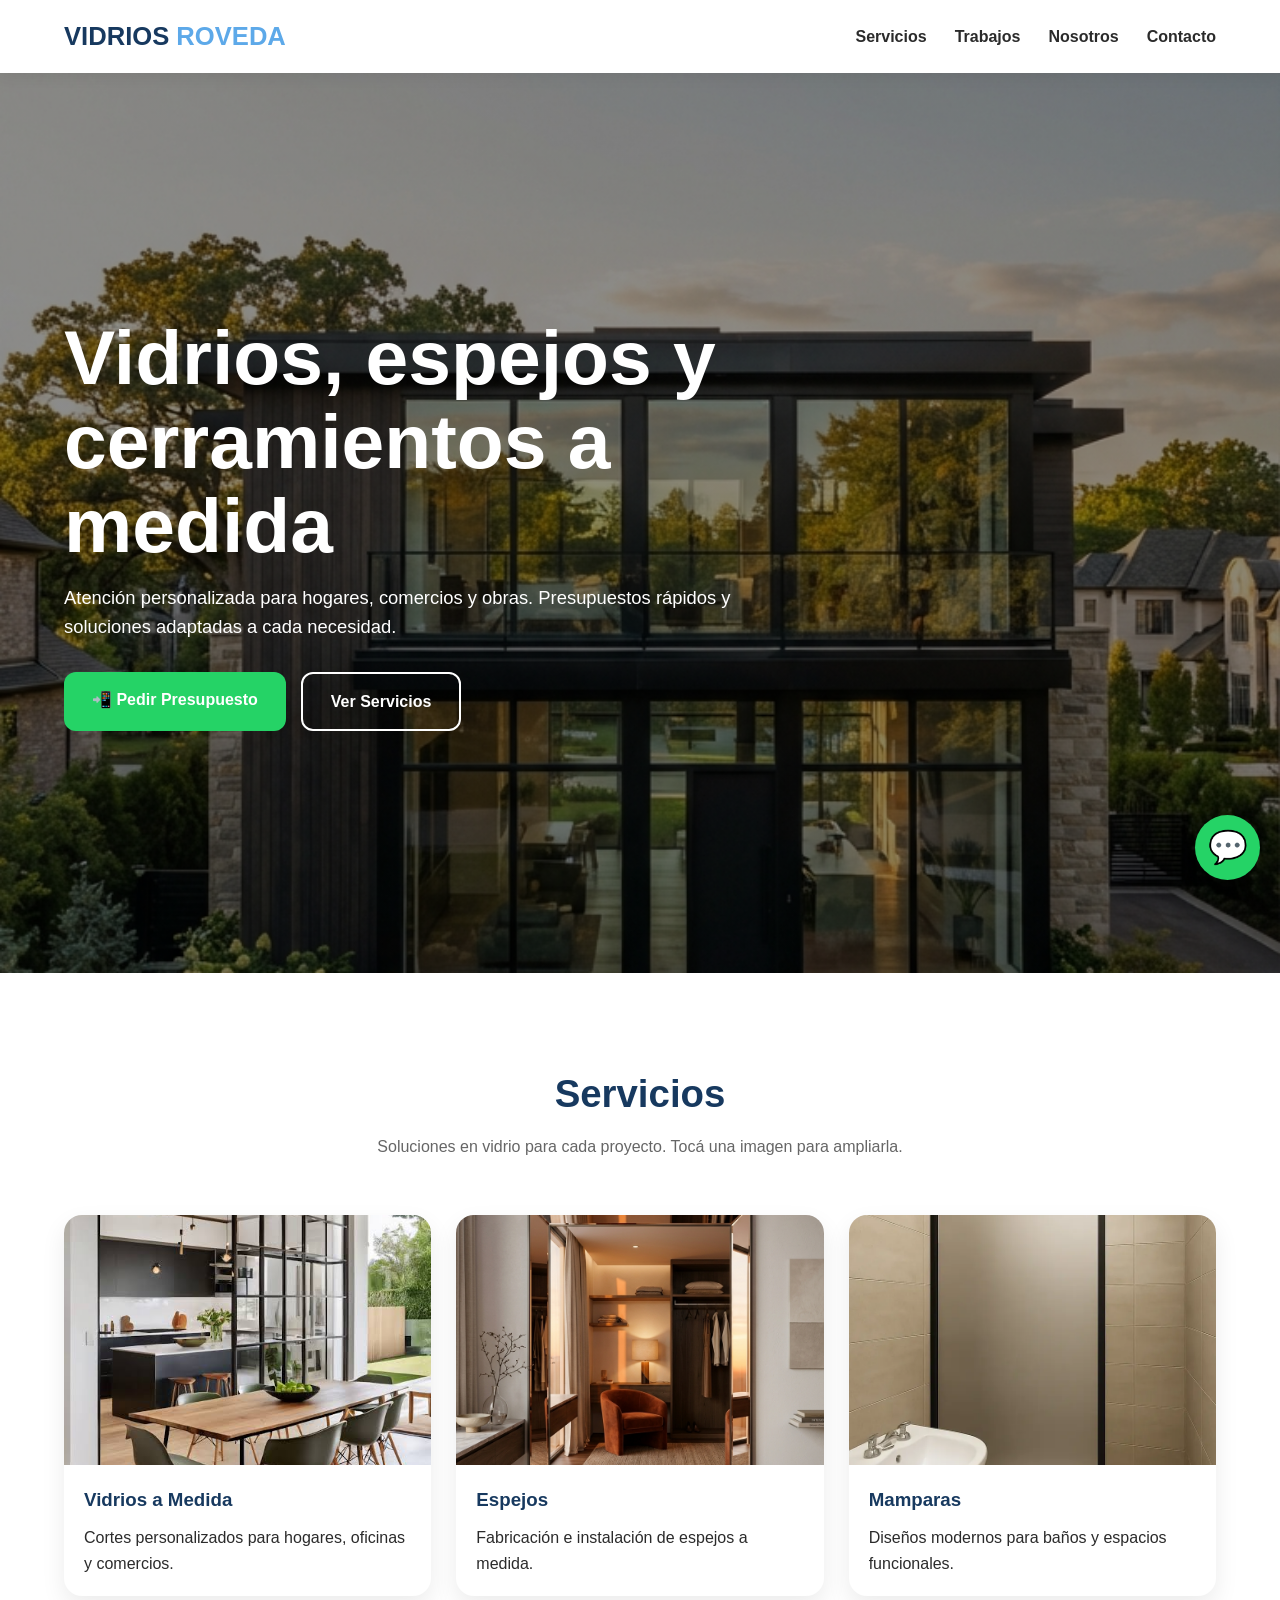
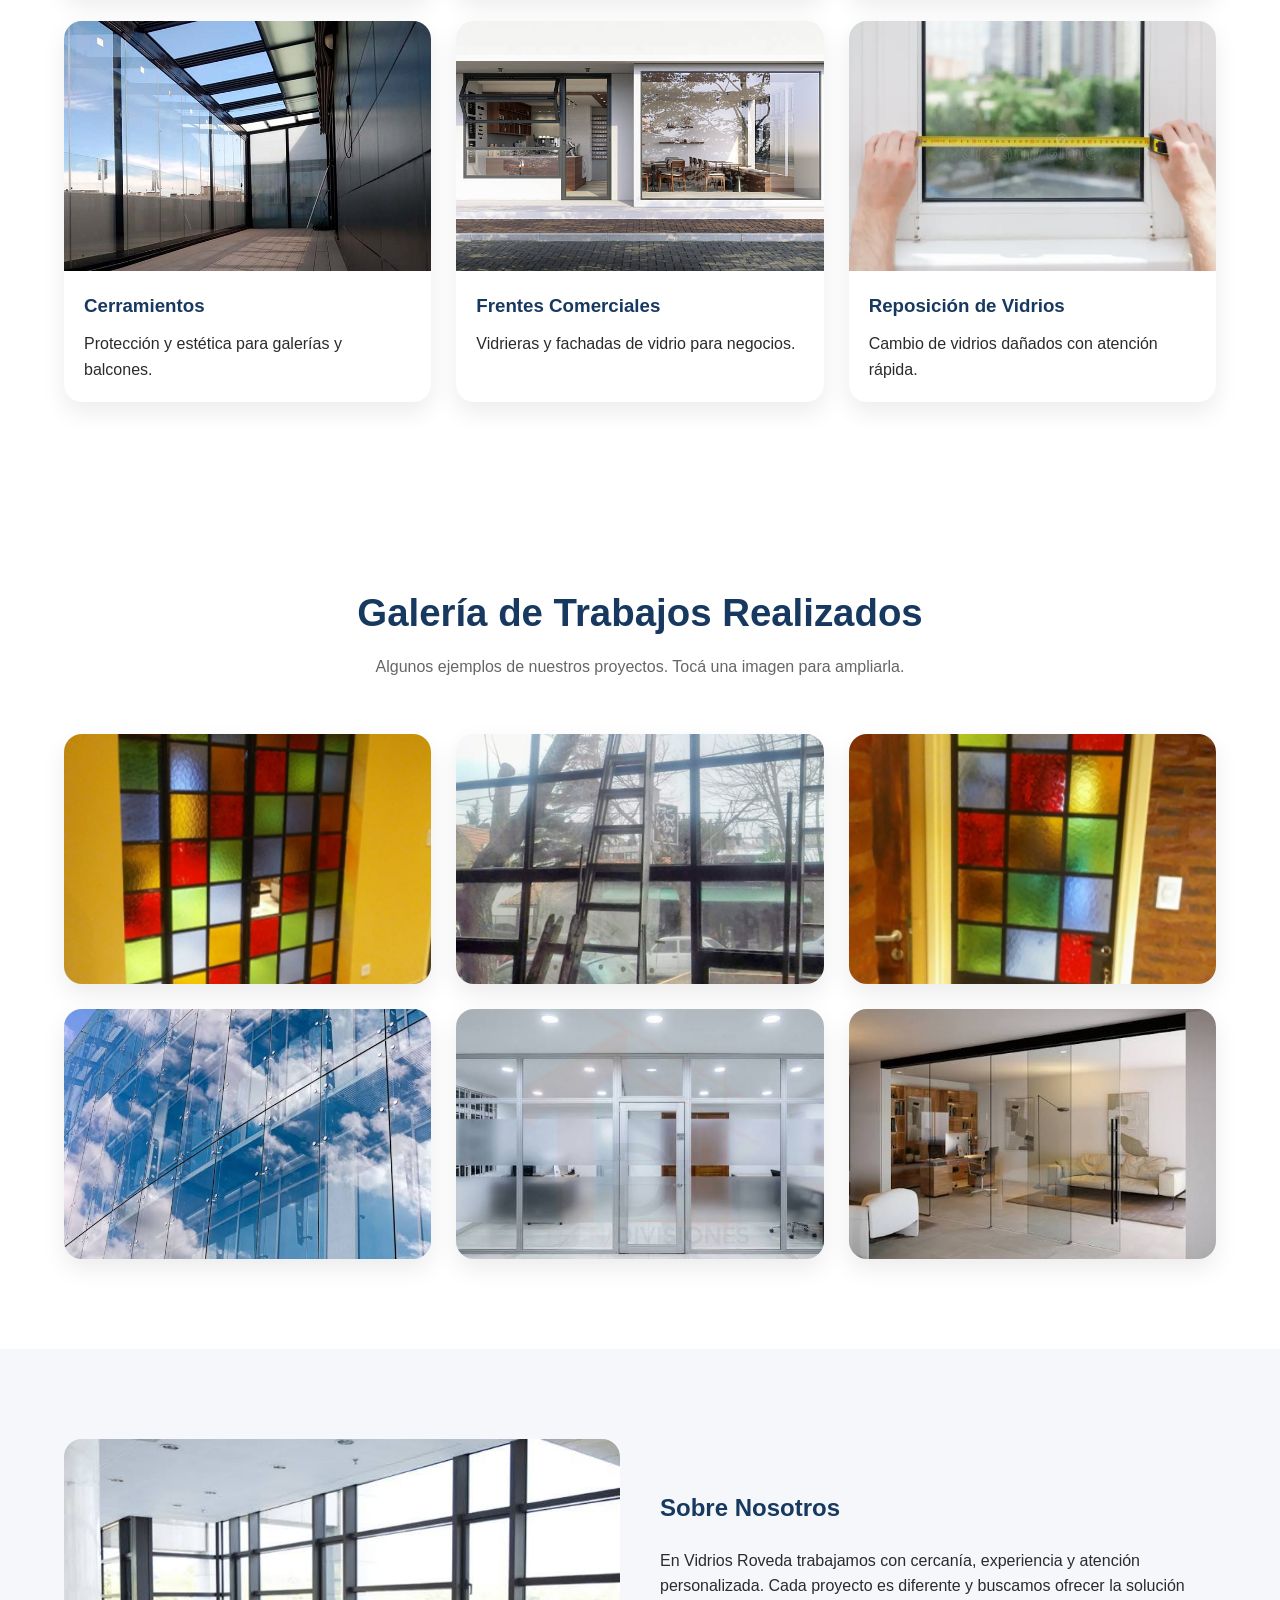
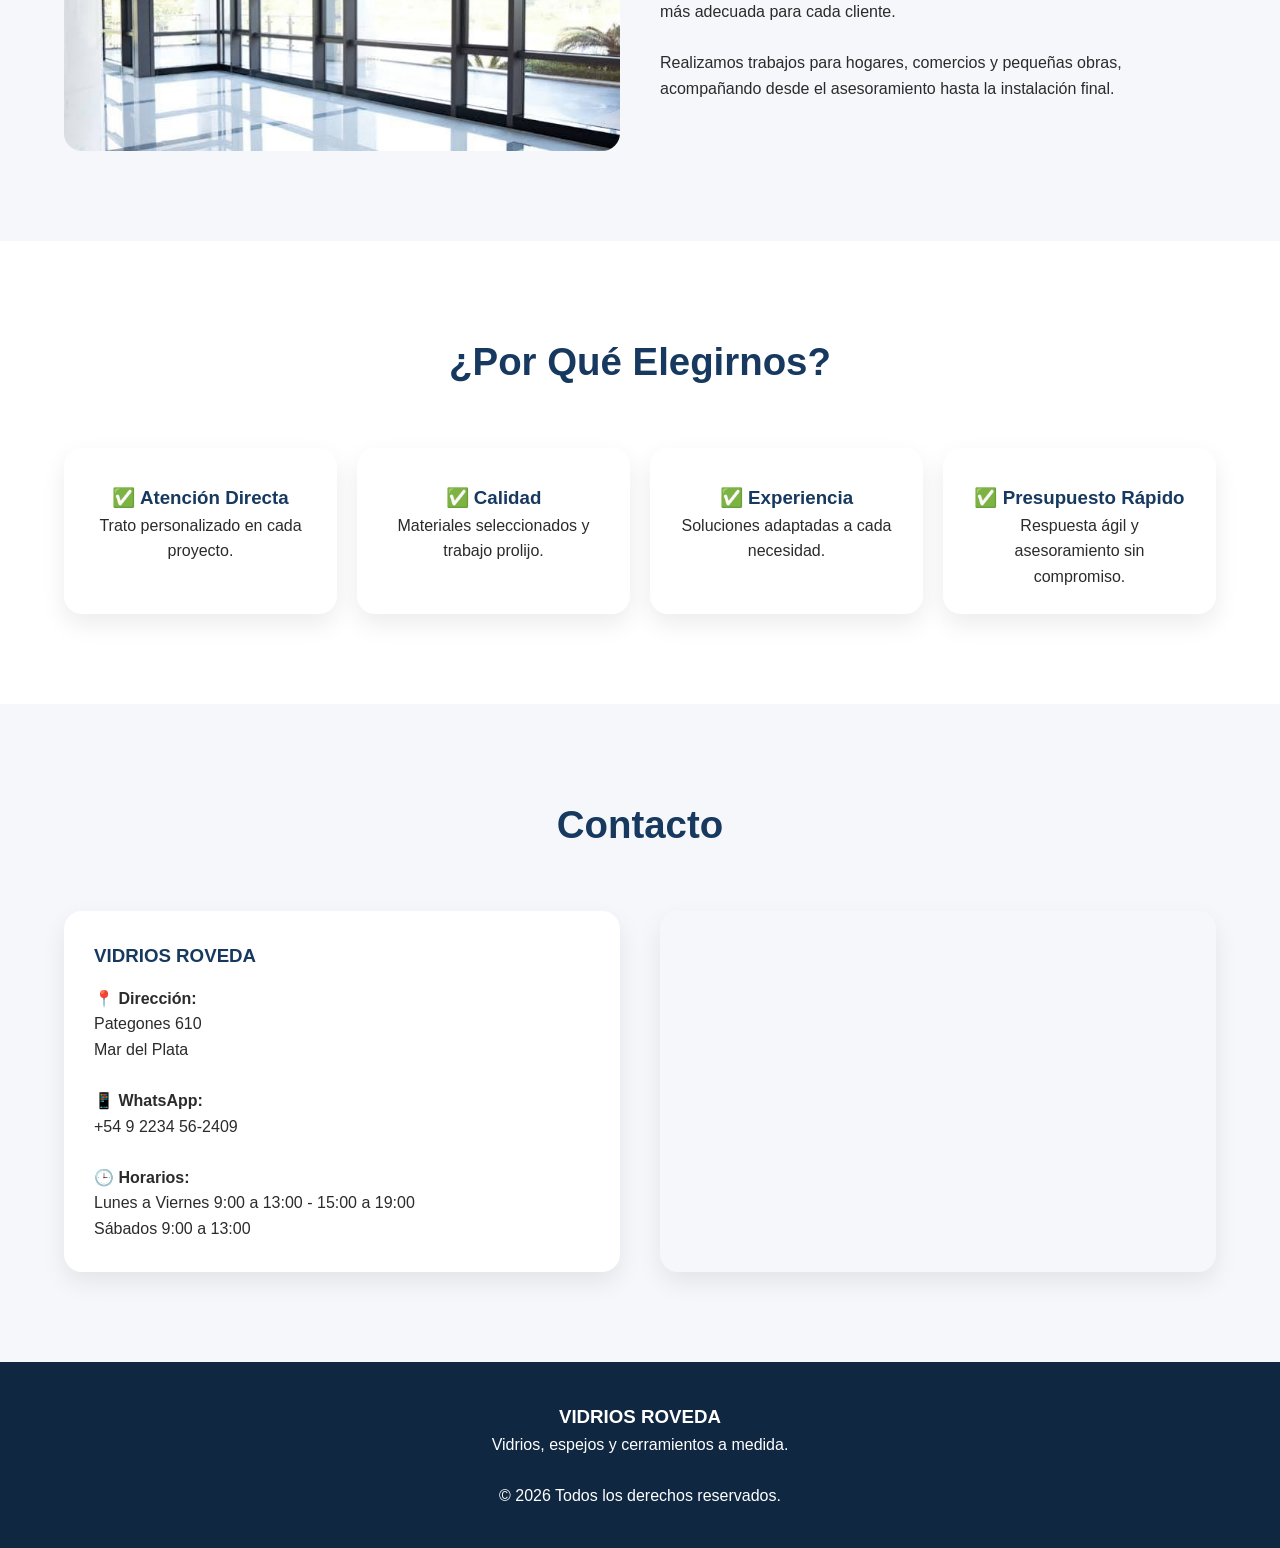
==== commit d0d82408: "Actualizar fotos Co-authored-by: Copilot <223556219+Copilot@users.noreply.github.com>" ====
--- a/index.html
+++ b/index.html
@@ -152,9 +152,9 @@
 
 <div class="grid">
 
-<img class="card" src="img/trabajo1.jpg" alt="Trabajo realizado 1">
-<img class="card" src="img/trabajo2.jpg" alt="Trabajo realizado 2">
-<img class="card" src="img/trabajo3.jpg" alt="Trabajo realizado 3">
+<img class="card" src="img/ouerta_colores.png" alt="Trabajo realizado 1">
+<img class="card" src="img/frente_vidriado.png" alt="Trabajo realizado 2">
+<img class="card" src="img/puerta_simple_colores.png" alt="Trabajo realizado 3">
 <img class="card" src="img/trabajo4.jpg" alt="Trabajo realizado 4">
 <img class="card" src="img/trabajo5.jpg" alt="Trabajo realizado 5">
 <img class="card" src="img/trabajo6.jpg" alt="Trabajo realizado 6">
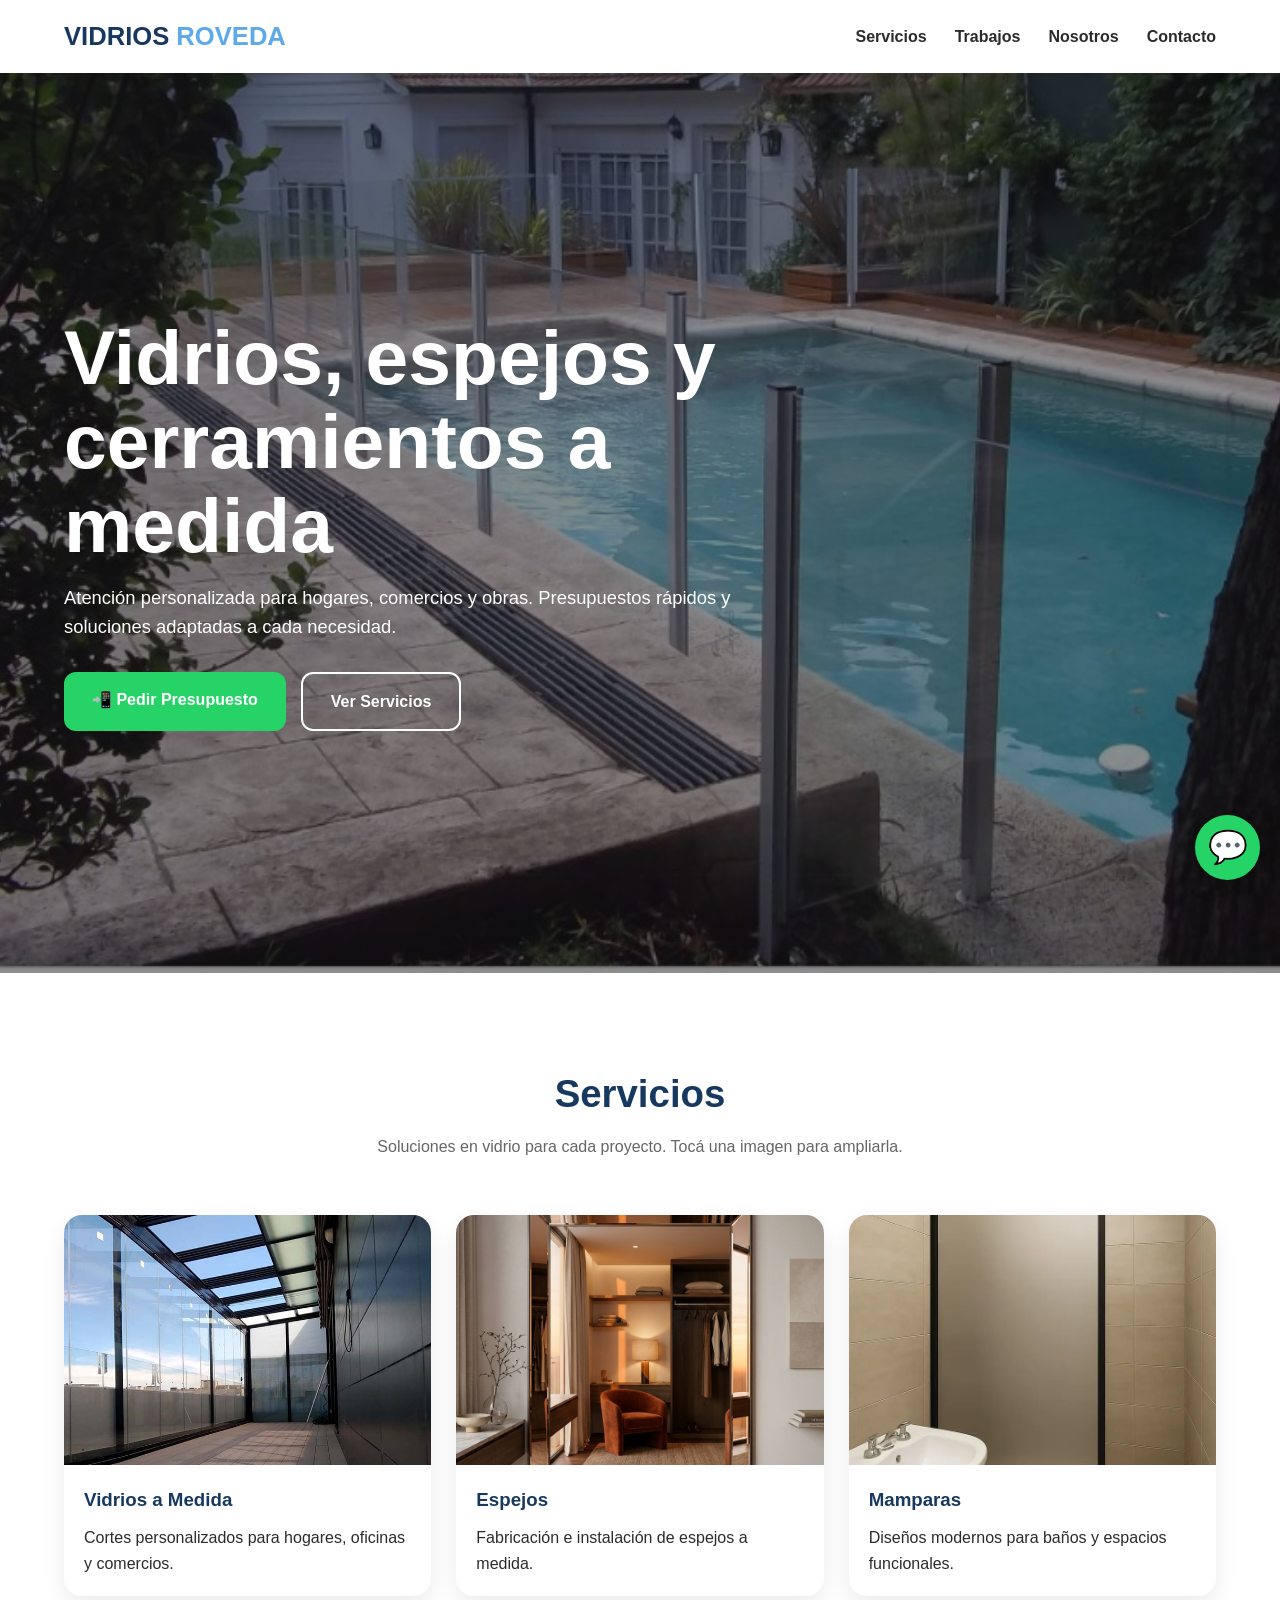
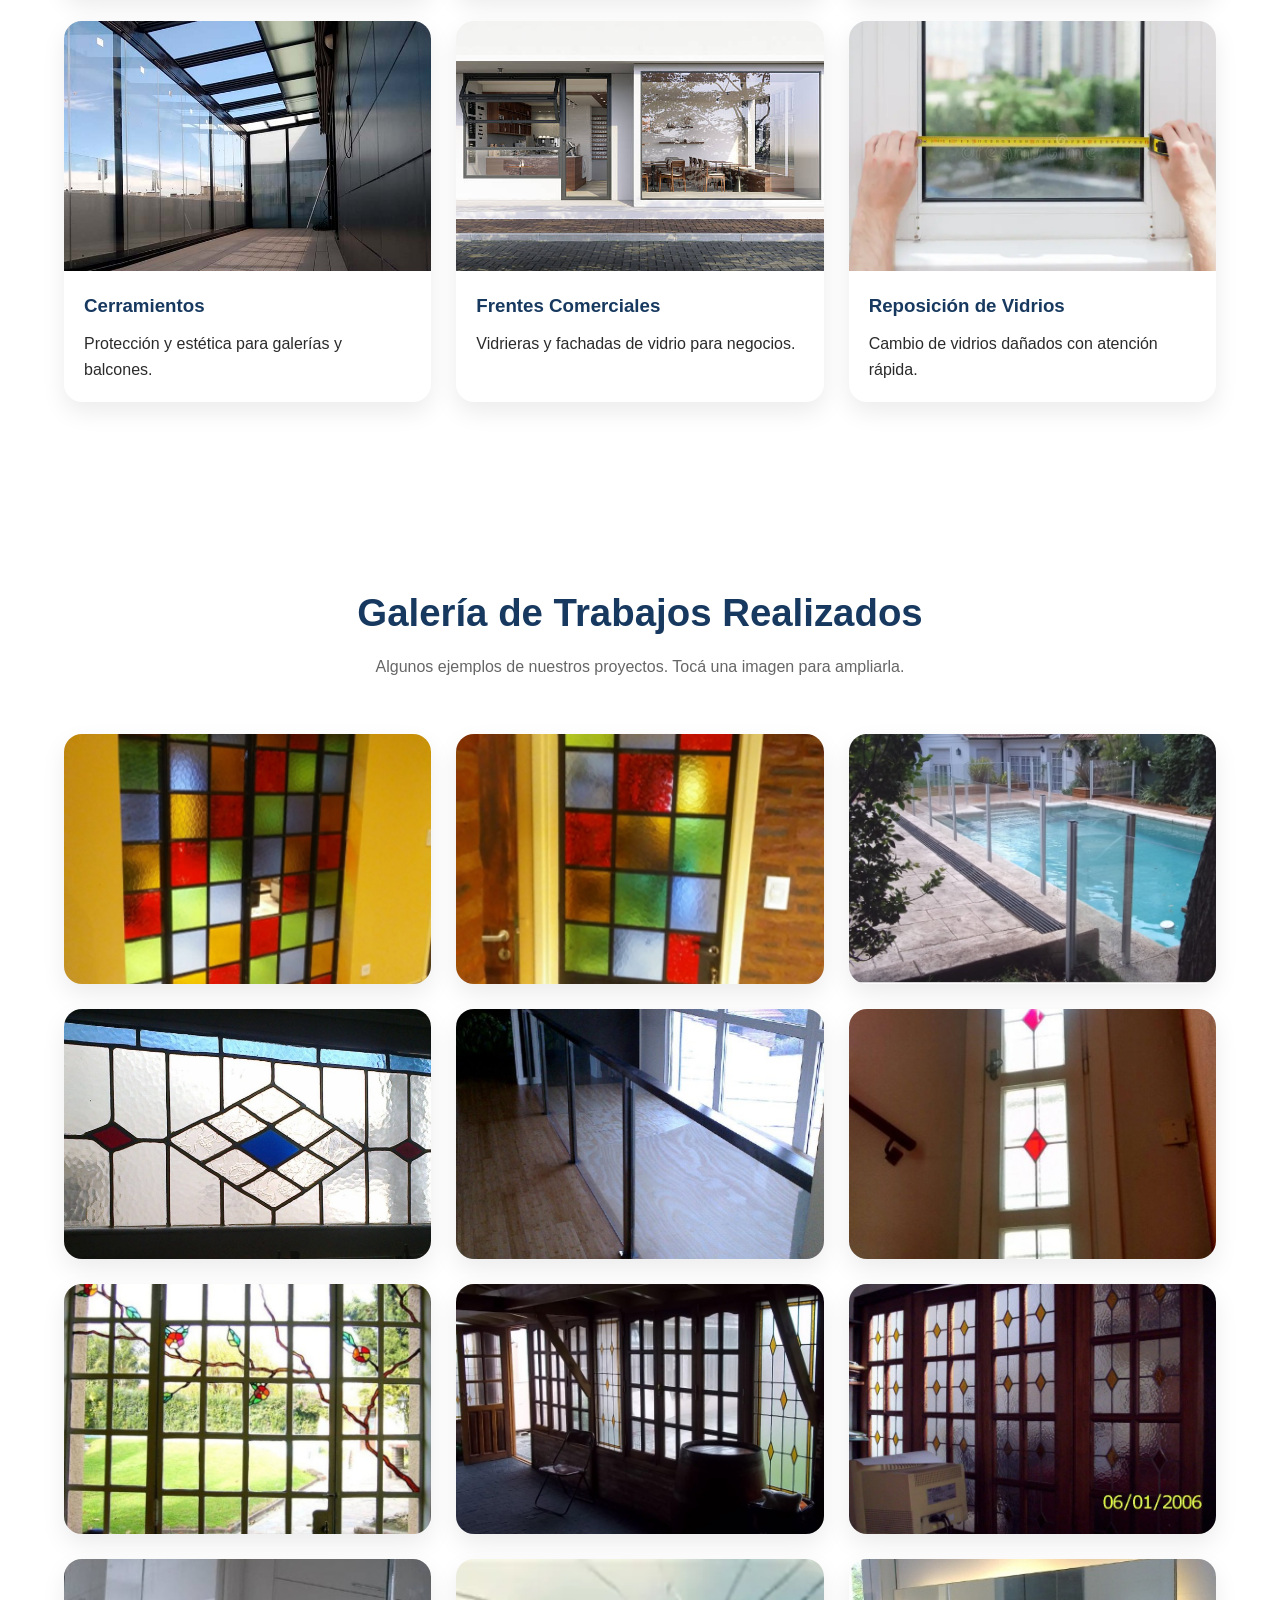
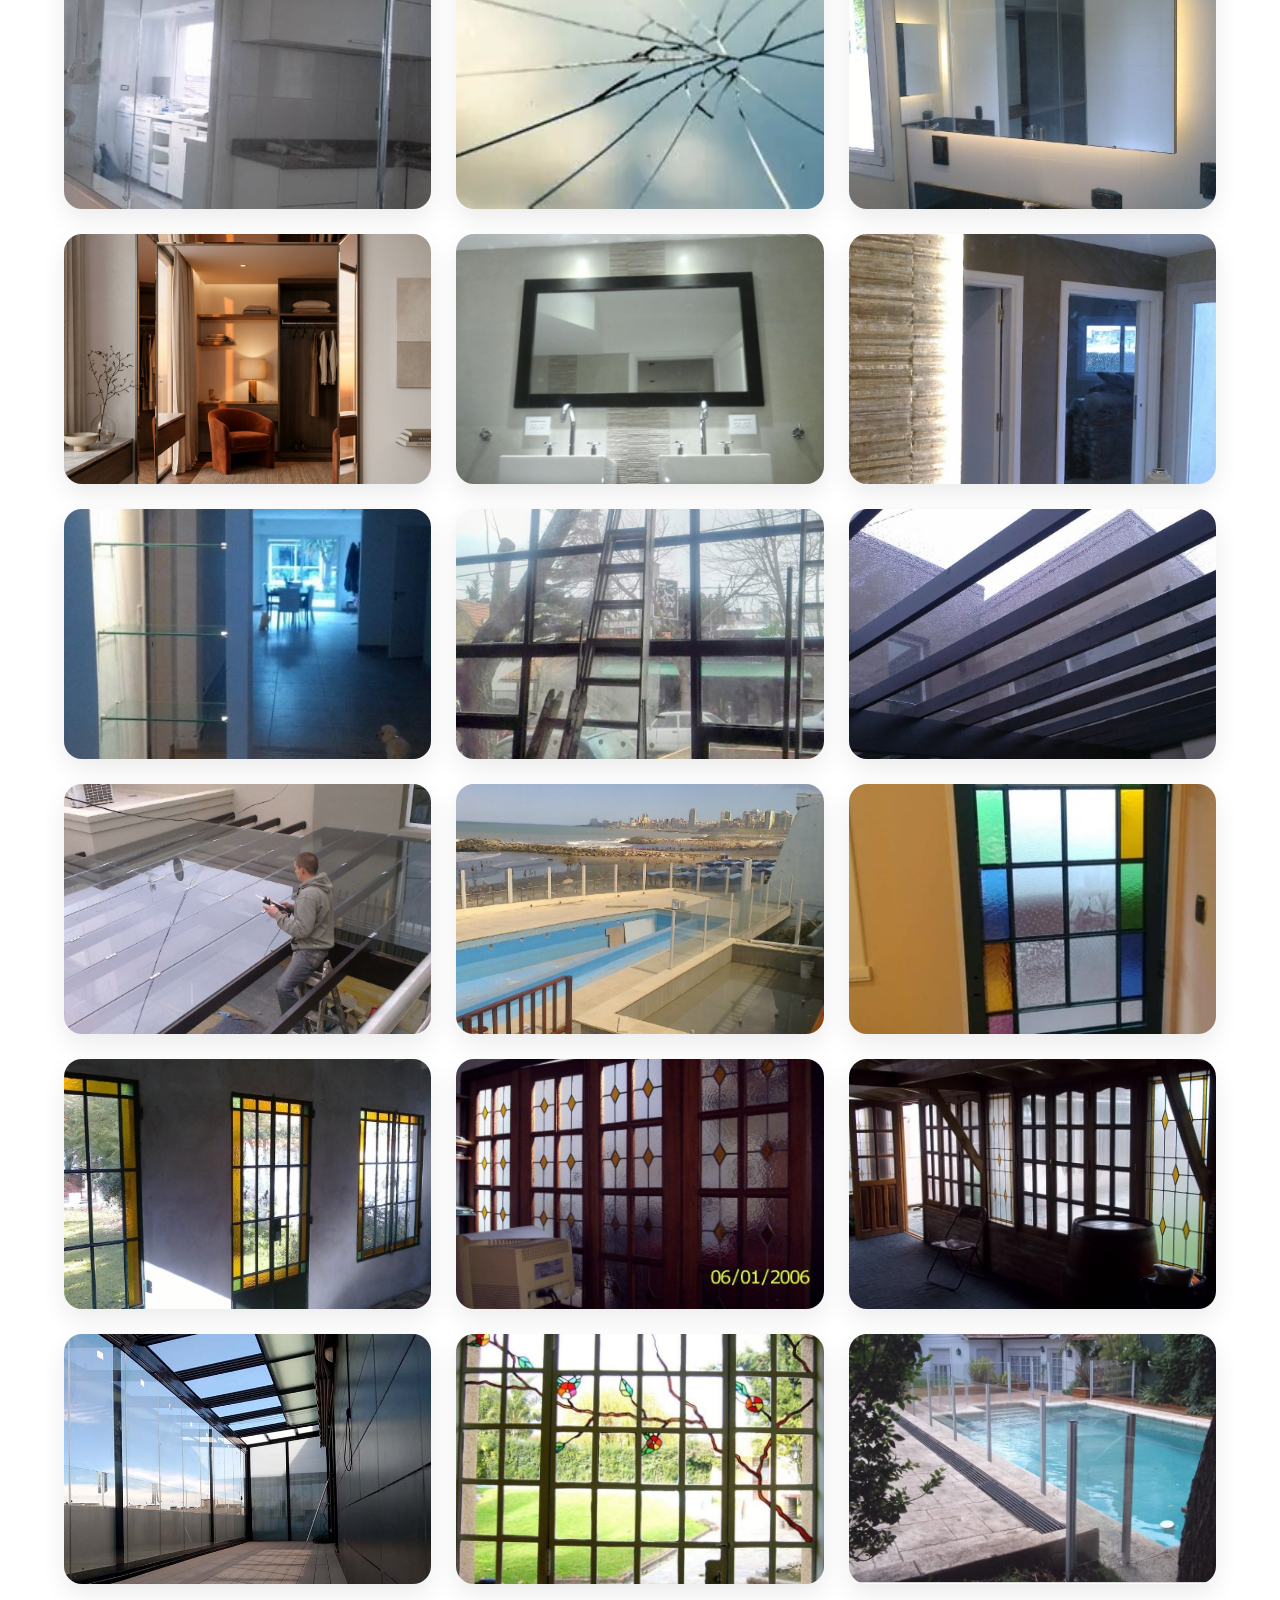
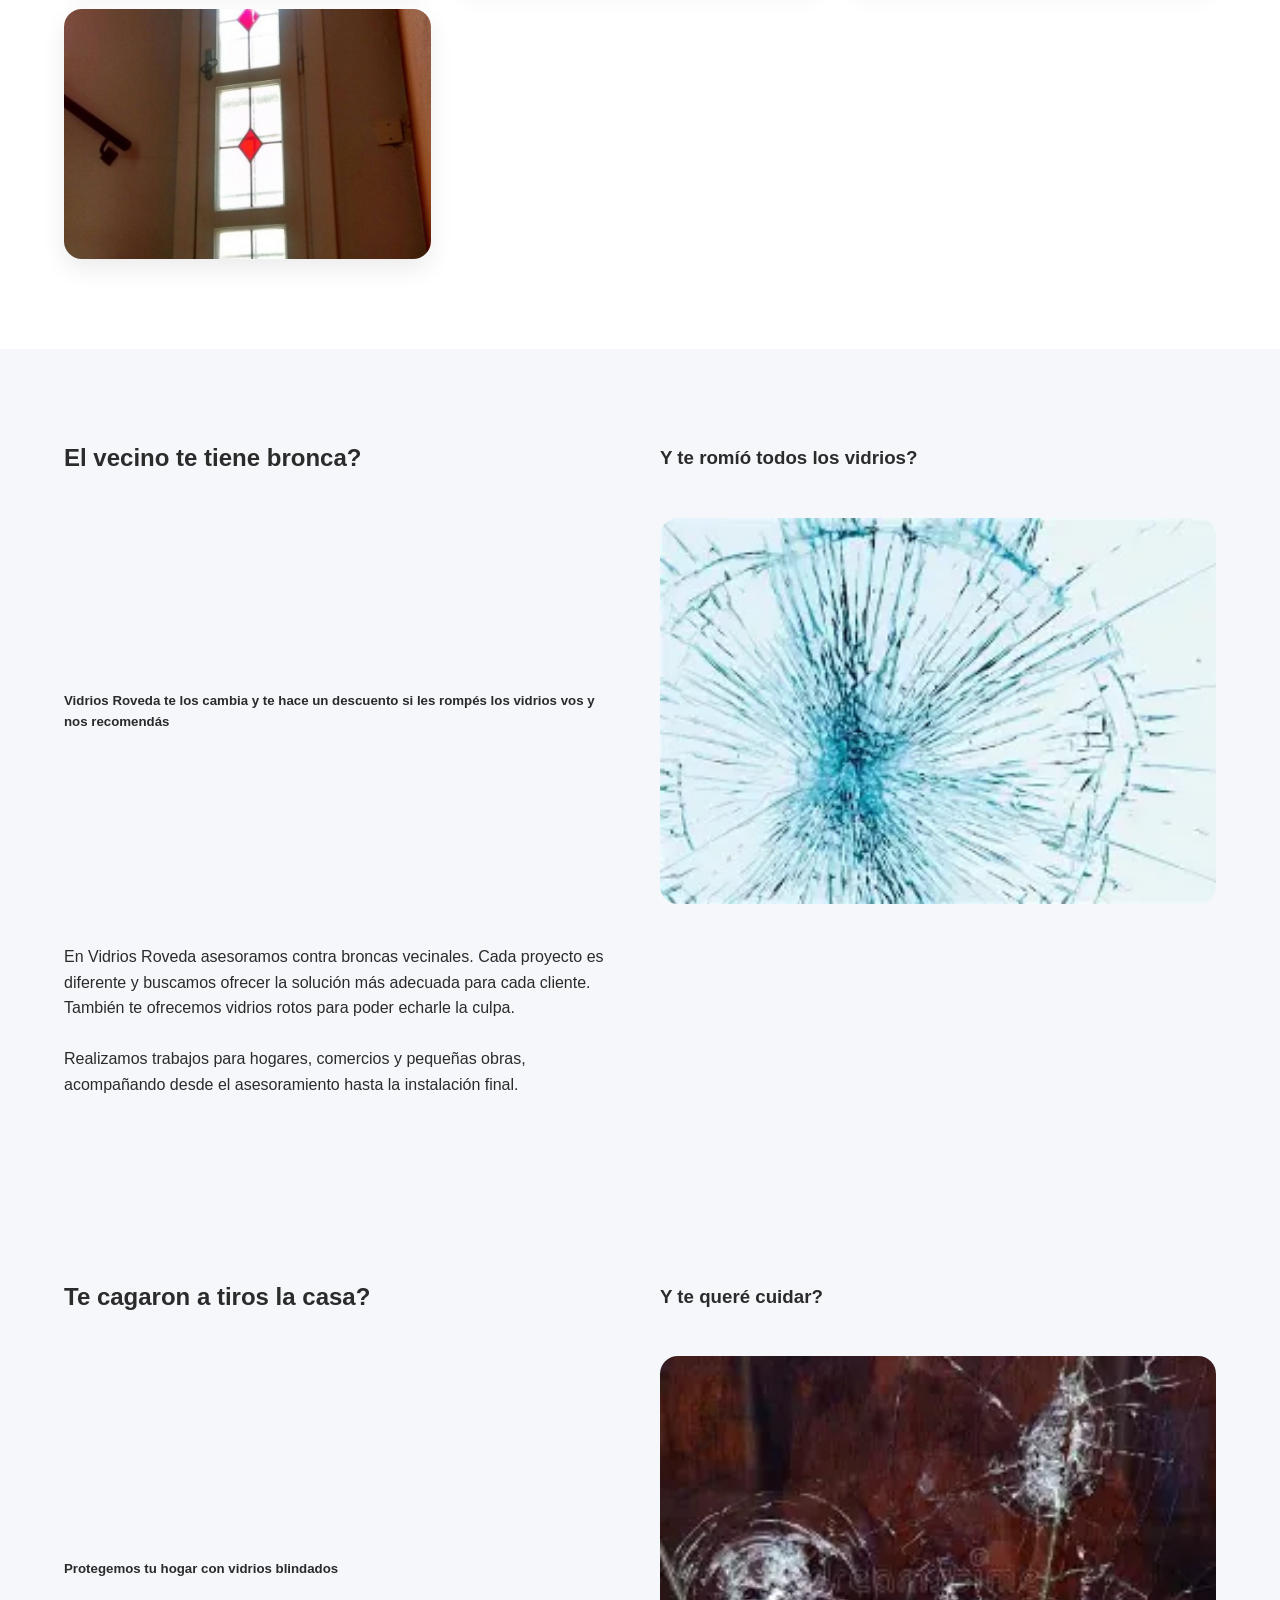
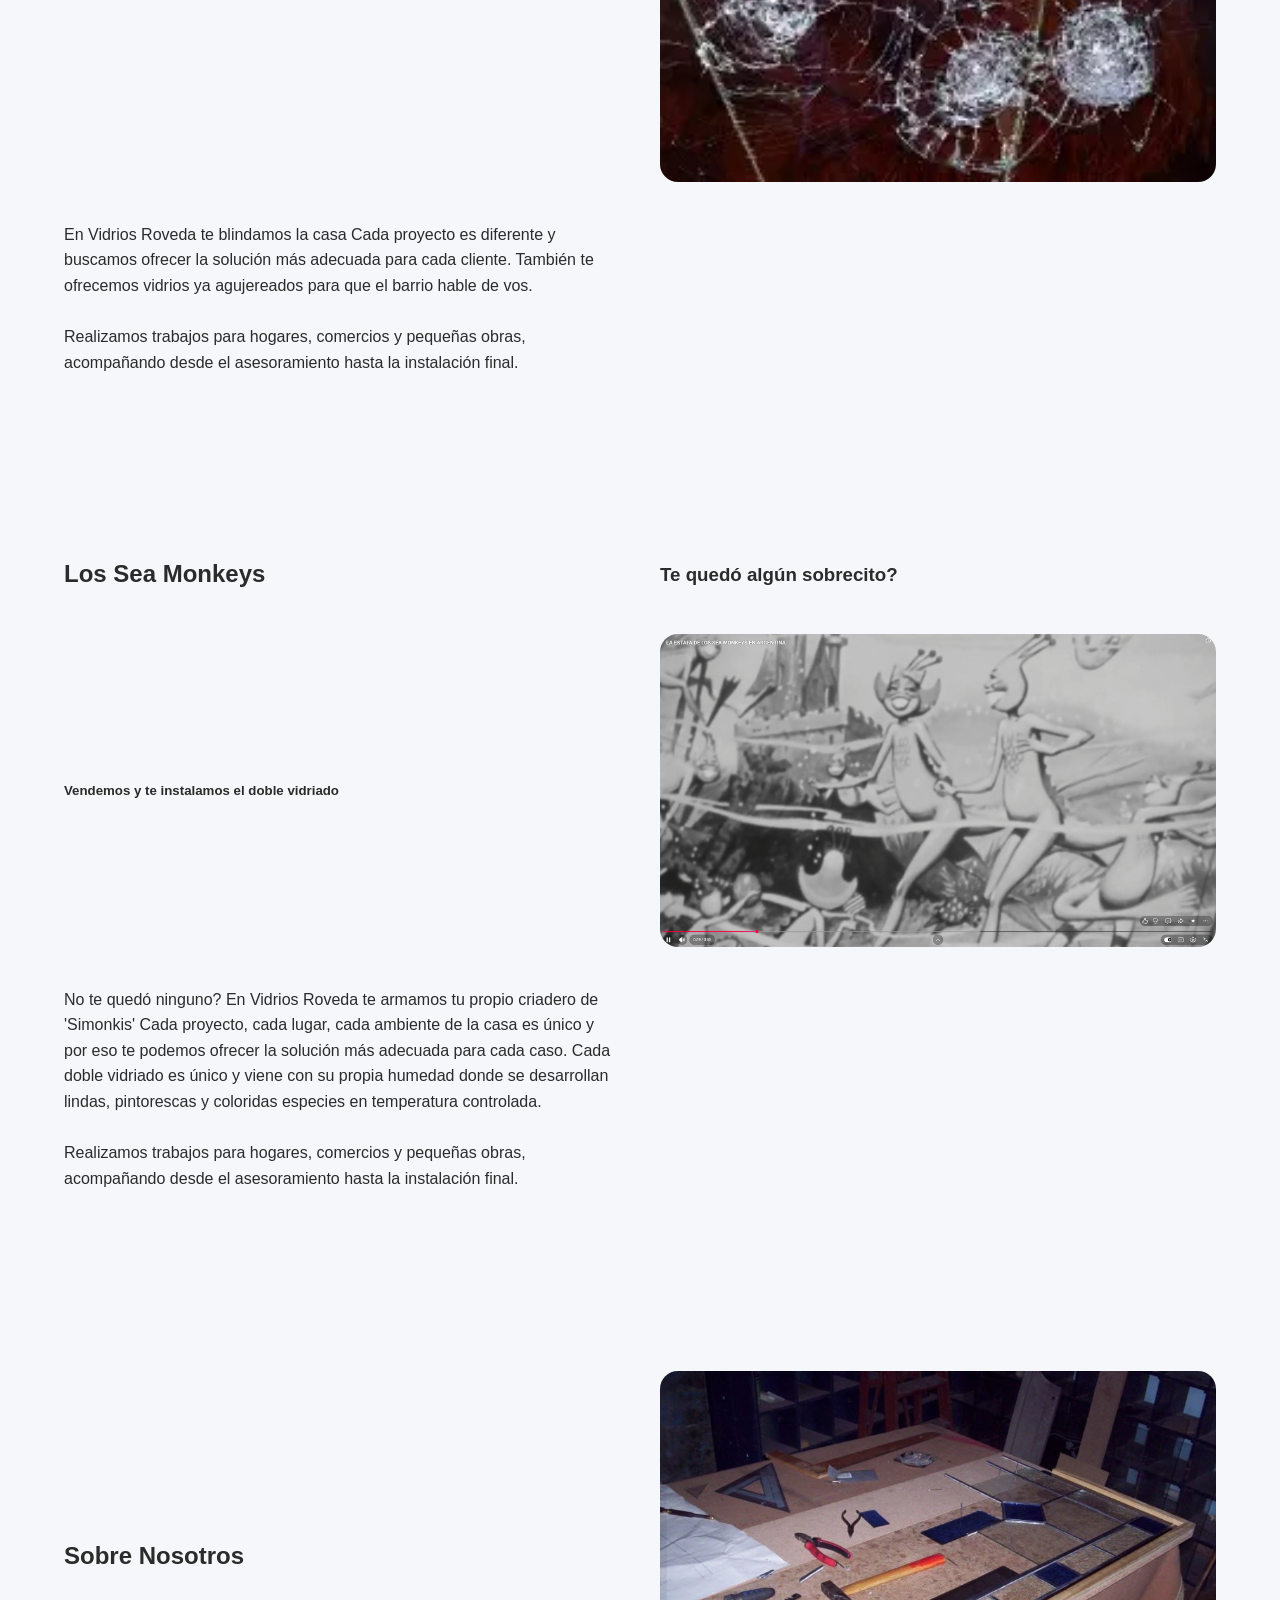
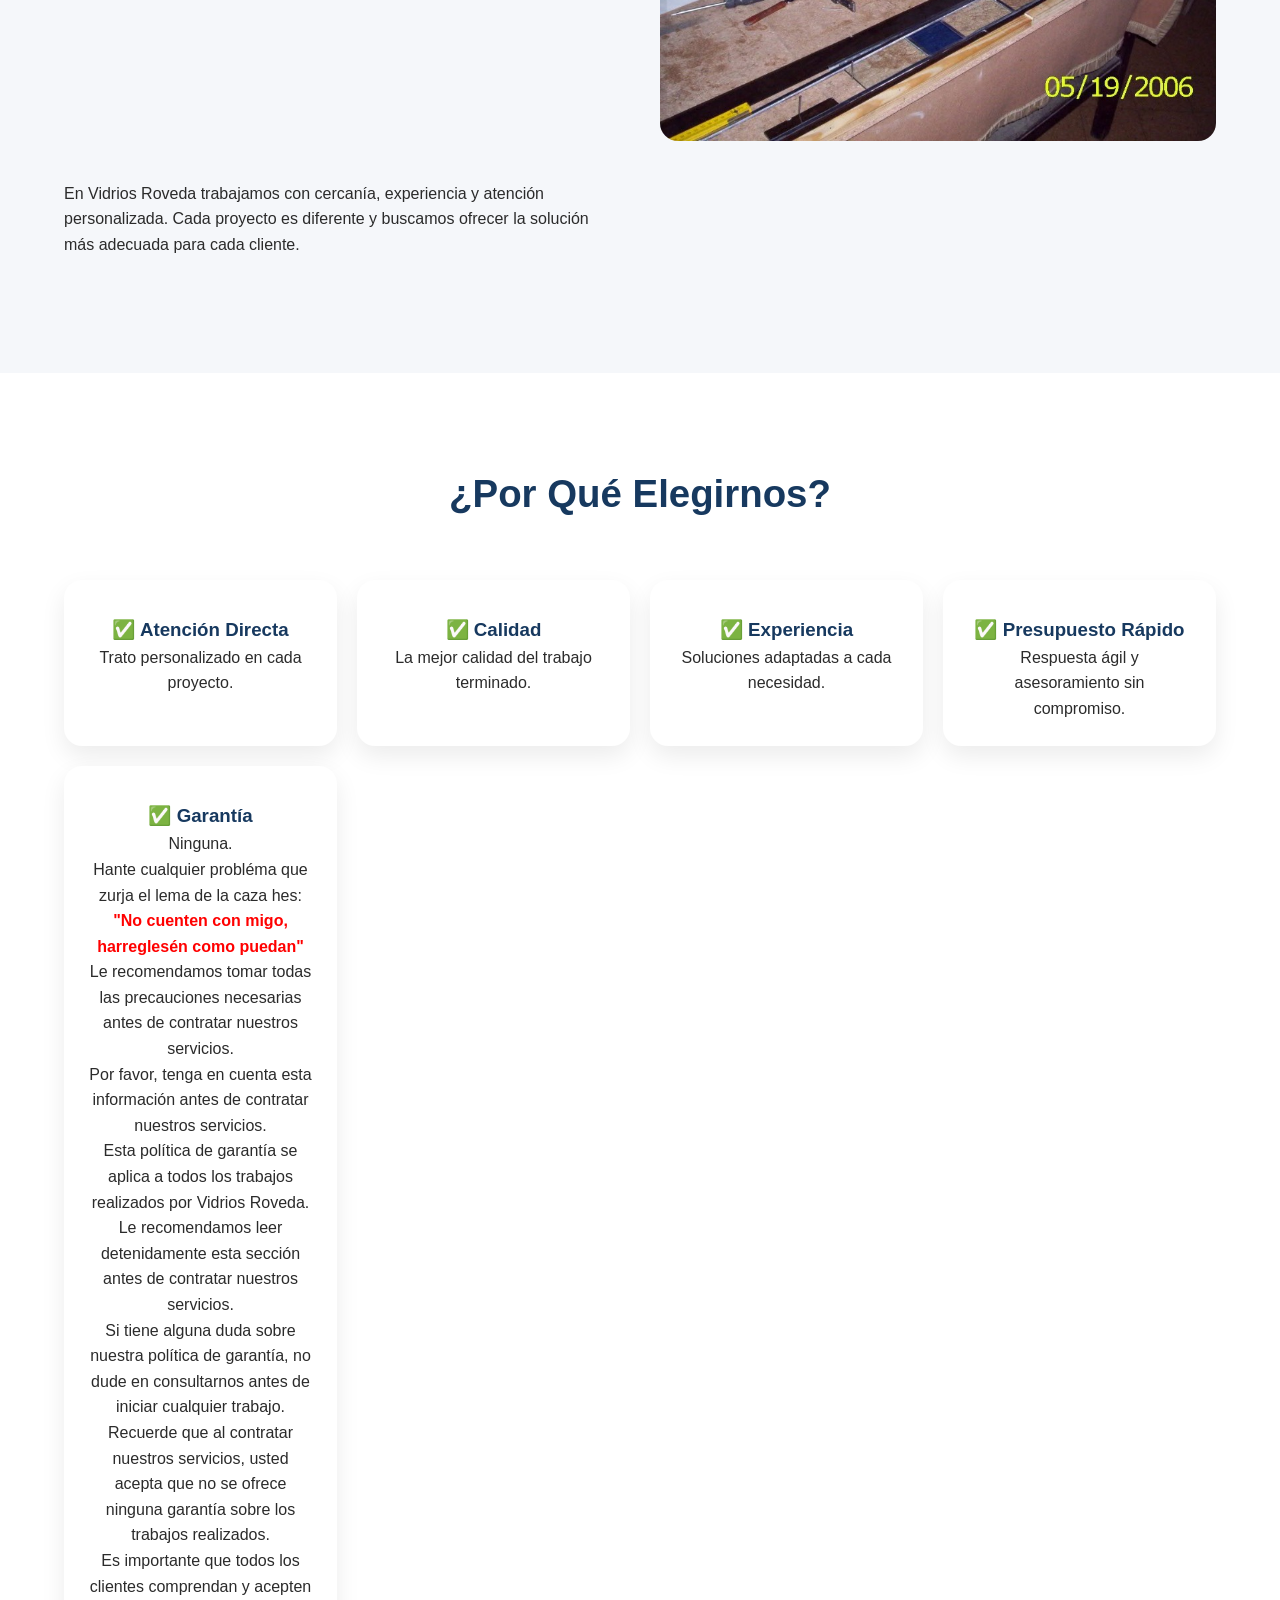
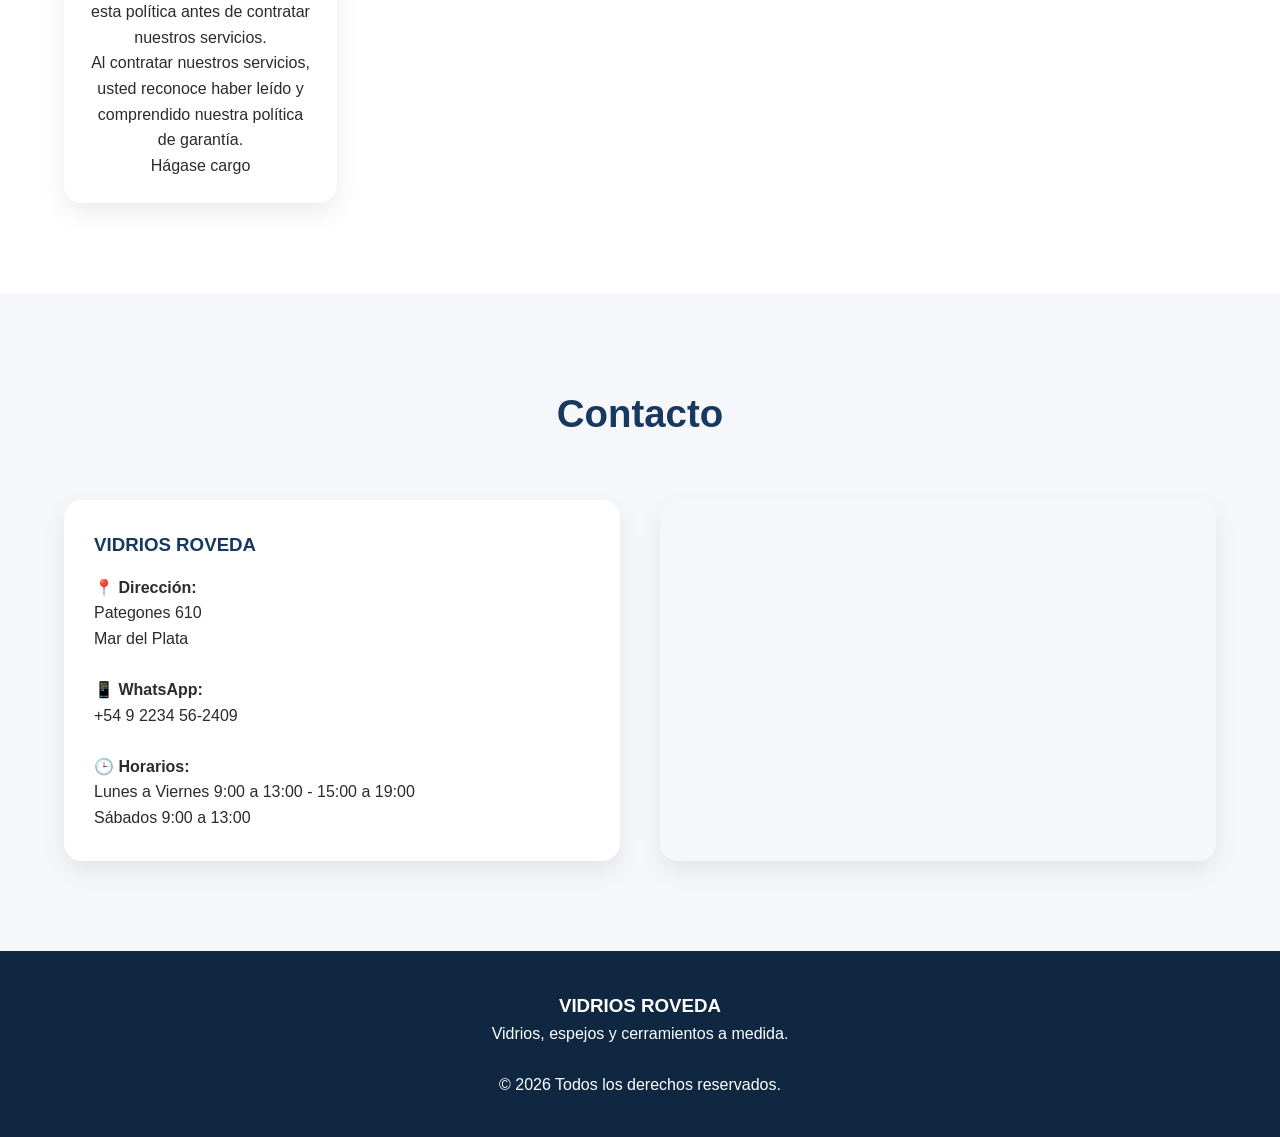
==== commit b21425d3: "Actualicé en joda con imagenes" ====
--- a/index.html
+++ b/index.html
@@ -1,351 +1,466 @@
 <!DOCTYPE html>
 <html lang="en">
+
 <head>
     <meta charset="UTF-8">
     <meta name="viewport" content="width=device-width, initial-scale=1.0">
     <title>Vidrios Roveda</title>
 </head>
+
 <body>
-<!DOCTYPE html>
-<html lang="es">
-<head>
-<meta charset="UTF-8">
-<meta name="viewport" content="width=device-width, initial-scale=1.0">
-
-<title>Vidrios Roveda | Vidrios, Espejos y Cerramientos</title>
-
-<!DOCTYPE html>
-<html lang="es">
-<head>
-<meta charset="UTF-8">
-<meta name="viewport" content="width=device-width, initial-scale=1.0">
-
-<title>Vidrios Roveda | Vidrios, Espejos y Cerramientos</title>
-
-<link rel="stylesheet" href="estilos.css">
-</head>
-<body>
-
-<header>
-
-<div class="container nav">
-
-<div class="logo">
-VIDRIOS <span>ROVEDA</span>
-</div>
-
-<nav class="menu">
-<a href="#servicios">Servicios</a>
-<a href="#trabajos">Trabajos</a>
-<a href="#nosotros">Nosotros</a>
-<a href="#contacto">Contacto</a>
-</nav>
-
-</div>
-
-</header>
-
-<section class="hero">
-
-<div class="container">
-
-<div class="hero-content">
-
-<h1>Vidrios, espejos y cerramientos a medida</h1>
-
-<p>
-Atención personalizada para hogares, comercios y obras.
-Presupuestos rápidos y soluciones adaptadas a cada necesidad.
-</p>
-
-<div class="btns">
-
-<a href="#" class="btn btn-primary">
-📲 Pedir Presupuesto
-</a>
-
-<a href="#servicios" class="btn btn-secondary">
-Ver Servicios
-</a>
-
-</div>
-
-</div>
-
-</div>
-
-</section>
-
-<section id="servicios">
-
-<div class="container">
-
-<div class="section-title">
-<h2>Servicios</h2>
-<p>Soluciones en vidrio para cada proyecto. Tocá una imagen para ampliarla.</p>
-</div>
-
-<div class="grid">
-
-<div class="card">
-<img src="img/hierro_vidrio.jpg" alt="Vidrios a medida">
-<div class="card-content">
-<h3>Vidrios a Medida</h3>
-<p>Cortes personalizados para hogares, oficinas y comercios.</p>
-</div>
-</div>
-
-<div class="card">
-<img src="img/espejo_decorado.jpeg" alt="Espejo decorado">
-<div class="card-content">
-<h3>Espejos</h3>
-<p>Fabricación e instalación de espejos a medida.</p>
-</div>
-</div>
-
-<div class="card">
-<img src="img/mampara.webp" alt="Mampara de vidrio">
-<div class="card-content">
-<h3>Mamparas</h3>
-<p>Diseños modernos para baños y espacios funcionales.</p>
-</div>
-</div>
-
-<div class="card">
-<img src="img/cerramiento_vidrio.jpg" alt="Cerramiento de vidrio">
-<div class="card-content">
-<h3>Cerramientos</h3>
-<p>Protección y estética para galerías y balcones.</p>
-</div>
-</div>
-
-<div class="card">
-<img src="img/frente_comercial.jpg" alt="Frente comercial de vidrio">
-<div class="card-content">
-<h3>Frentes Comerciales</h3>
-<p>Vidrieras y fachadas de vidrio para negocios.</p>
-</div>
-</div>
-
-<div class="card">
-<img src="img/reposiciom_vidrio.webp" alt="Reposición de vidrios">
-<div class="card-content">
-<h3>Reposición de Vidrios</h3>
-<p>Cambio de vidrios dañados con atención rápida.</p>
-</div>
-</div>
-
-</div>
-
-</div>
-
-</section>
-
-<section id="trabajos">
-
-<div class="container">
-
-<div class="section-title">
-<h2>Galería de Trabajos Realizados</h2>
-<p>Algunos ejemplos de nuestros proyectos. Tocá una imagen para ampliarla.</p>
-</div>
-
-<div class="grid">
-
-<img class="card" src="img/ouerta_colores.png" alt="Trabajo realizado 1">
-<img class="card" src="img/frente_vidriado.png" alt="Trabajo realizado 2">
-<img class="card" src="img/puerta_simple_colores.png" alt="Trabajo realizado 3">
-<img class="card" src="img/trabajo4.jpg" alt="Trabajo realizado 4">
-<img class="card" src="img/trabajo5.jpg" alt="Trabajo realizado 5">
-<img class="card" src="img/trabajo6.jpg" alt="Trabajo realizado 6">
-
-</div>
-
-</div>
-
-</section>
-
-<section id="nosotros" class="about">
-
-<div class="container">
-
-<div class="about-box">
-
-<img src="img/soluciones_vidriadas.jpg">
-
-<div class="about-text">
-
-<h2>Sobre Nosotros</h2>
-
-<p>
-En Vidrios Roveda trabajamos con cercanía, experiencia y atención personalizada.
-Cada proyecto es diferente y buscamos ofrecer la solución más adecuada para cada cliente.
-</p>
-
-<br>
-
-<p>
-Realizamos trabajos para hogares, comercios y pequeñas obras, acompañando desde el asesoramiento hasta la instalación final.
-</p>
-
-</div>
-
-</div>
-
-</div>
-
-</section>
-
-<section>
-
-<div class="container">
-
-<div class="section-title">
-<h2>¿Por Qué Elegirnos?</h2>
-</div>
-
-<div class="benefits">
-
-<div class="benefit">
-<h3>✅ Atención Directa</h3>
-<p>Trato personalizado en cada proyecto.</p>
-</div>
-
-<div class="benefit">
-<h3>✅ Calidad</h3>
-<p>Materiales seleccionados y trabajo prolijo.</p>
-</div>
-
-<div class="benefit">
-<h3>✅ Experiencia</h3>
-<p>Soluciones adaptadas a cada necesidad.</p>
-</div>
-
-<div class="benefit">
-<h3>✅ Presupuesto Rápido</h3>
-<p>Respuesta ágil y asesoramiento sin compromiso.</p>
-</div>
-
-</div>
-
-</div>
-
-</section>
-
-<section id="contacto" class="contact">
-
-<div class="container">
-
-<div class="section-title">
-<h2>Contacto</h2>
-</div>
-
-<div class="contact-box">
-
-<div class="contact-info">
-
-<h3>VIDRIOS ROVEDA</h3>
-
-<p><strong>📍 Dirección:</strong><br>
-Pategones 610<br>
-Mar del Plata
-</p>
-
-<br>
-
-<p><strong>📱 WhatsApp:</strong><br>
-+54 9 2234 56-2409</p>
-
-<br>
-
-<p><strong>🕒 Horarios:</strong><br>
-Lunes a Viernes 9:00 a 13:00 - 15:00 a 19:00<br>
-Sábados 9:00 a 13:00</p>
-
-</div>
-
-<div class="map">
-
-<iframe src="https://www.google.com/maps/embed?pb=!1m18!1m12!1m3!1d3145.185340405716!2d-57.550542287940324!3d-37.972803771819265!2m3!1f0!2f0!3f0!3m2!1i1024!2i768!4f13.1!3m3!1m2!1s0x9584dbe0c97d7c47%3A0x5802985aa2526b8a!2sPatagones%20610%2C%20B7600BXM%20Mar%20del%20Plata%2C%20Provincia%20de%20Buenos%20Aires!5e0!3m2!1ses!2sar!4v1794002006410!5m2!1ses!2sar" width="600" height="450" allowfullscreen="" loading="lazy" referrerpolicy="strict-origin-when-cross-origin"></iframe>
-
-</div>
-
-</div>
-
-</div>
-
-</section>
-
-<footer>
-
-<h3>VIDRIOS ROVEDA</h3>
-
-<p>Vidrios, espejos y cerramientos a medida.</p>
-
-<br>
-
-<p>© 2026 Todos los derechos reservados.</p>
-
-</footer>
-
-<a class="whatsapp" href="#">
-💬
-</a>
-
-<dialog class="image-viewer" aria-label="Imagen ampliada">
-<button class="image-viewer-close" type="button" aria-label="Cerrar imagen ampliada" autofocus>&times;</button>
-<img alt="">
-</dialog>
-
-<script>
-const imageViewer = document.querySelector('.image-viewer');
-const enlargedImage = imageViewer.querySelector('img');
-const closeImageViewer = imageViewer.querySelector('button');
-let activeImage;
-
-document.querySelectorAll('.card img, img.card').forEach((image) => {
-    image.setAttribute('role', 'button');
-    image.setAttribute('tabindex', '0');
-    image.setAttribute('aria-label', `Ampliar: ${image.alt}`);
-    image.setAttribute('aria-haspopup', 'dialog');
-
-    const openImage = () => {
-        activeImage = image;
-        enlargedImage.src = image.currentSrc || image.src;
-        enlargedImage.alt = image.alt;
-        imageViewer.showModal();
-        document.body.classList.add('image-viewer-open');
-    };
-
-    image.addEventListener('click', openImage);
-    image.addEventListener('keydown', (event) => {
-        if (event.key === 'Enter' || event.key === ' ') {
-            event.preventDefault();
-            openImage();
-        }
-    });
-});
-
-closeImageViewer.addEventListener('click', () => imageViewer.close());
-imageViewer.addEventListener('keydown', (event) => {
-    if (event.key === 'Escape') {
-        event.preventDefault();
-        imageViewer.close();
-    }
-});
-imageViewer.addEventListener('click', (event) => {
-    if (event.target === imageViewer) {
-        imageViewer.close();
-    }
-});
-imageViewer.addEventListener('close', () => {
-    document.body.classList.remove('image-viewer-open');
-    enlargedImage.removeAttribute('src');
-    activeImage.focus({preventScroll:true});
-});
-</script>
-
+    <!DOCTYPE html>
+    <html lang="es">
+
+    <head>
+        <meta charset="UTF-8">
+        <meta name="viewport" content="width=device-width, initial-scale=1.0">
+
+        <title>Vidrios Roveda | Vidrios, Espejos y Cerramientos</title>
+
+        <!DOCTYPE html>
+        <html lang="es">
+
+        <head>
+            <meta charset="UTF-8">
+            <meta name="viewport" content="width=device-width, initial-scale=1.0">
+
+            <title>Vidrios Roveda | Vidrios, Espejos y Cerramientos</title>
+
+            <link rel="stylesheet" href="estilos.css">
+        </head>
+
+    <body>
+
+        <header>
+
+            <div class="container nav">
+
+                <div class="logo">
+                    VIDRIOS <span>ROVEDA</span>
+                </div>
+
+                <nav class="menu">
+                    <a href="#servicios">Servicios</a>
+                    <a href="#trabajos">Trabajos</a>
+                    <a href="#nosotros">Nosotros</a>
+                    <a href="#contacto">Contacto</a>
+                </nav>
+
+            </div>
+
+        </header>
+
+        <section class="hero">
+
+            <div class="container">
+
+                <div class="hero-content">
+
+                    <h1>Vidrios, espejos y cerramientos a medida</h1>
+
+                    <p>
+                        Atención personalizada para hogares, comercios y obras.
+                        Presupuestos rápidos y soluciones adaptadas a cada necesidad.
+                    </p>
+
+                    <div class="btns">
+
+                        <a href="#" class="btn btn-primary">
+                            📲 Pedir Presupuesto
+                        </a>
+
+                        <a href="#servicios" class="btn btn-secondary">
+                            Ver Servicios
+                        </a>
+
+                    </div>
+
+                </div>
+
+            </div>
+
+        </section>
+
+        <section id="servicios">
+
+            <div class="container">
+
+                <div class="section-title">
+                    <h2>Servicios</h2>
+                    <p>Soluciones en vidrio para cada proyecto. Tocá una imagen para ampliarla.</p>
+                </div>
+
+                <div class="grid">
+
+                    <div class="card">
+                        <img src="img/cerramiento_vidrio.jpg" alt="Vidrios a medida">
+                        <div class="card-content">
+                            <h3>Vidrios a Medida</h3>
+                            <p>Cortes personalizados para hogares, oficinas y comercios.</p>
+                        </div>
+                    </div>
+
+                    <div class="card">
+                        <img src="img/espejo_decorado.jpeg" alt="Espejo decorado">
+                        <div class="card-content">
+                            <h3>Espejos</h3>
+                            <p>Fabricación e instalación de espejos a medida.</p>
+                        </div>
+                    </div>
+
+                    <div class="card">
+                        <img src="img/mampara.webp" alt="Mampara de vidrio">
+                        <div class="card-content">
+                            <h3>Mamparas</h3>
+                            <p>Diseños modernos para baños y espacios funcionales.</p>
+                        </div>
+                    </div>
+
+                    <div class="card">
+                        <img src="img/cerramiento_vidrio.jpg" alt="Cerramiento de vidrio">
+                        <div class="card-content">
+                            <h3>Cerramientos</h3>
+                            <p>Protección y estética para galerías y balcones.</p>
+                        </div>
+                    </div>
+
+                    <div class="card">
+                        <img src="img/frente_comercial.jpg" alt="Frente comercial de vidrio">
+                        <div class="card-content">
+                            <h3>Frentes Comerciales</h3>
+                            <p>Vidrieras y fachadas de vidrio para negocios.</p>
+                        </div>
+                    </div>
+
+                    <div class="card">
+                        <img src="img/reposiciom_vidrio.webp" alt="Reposición de vidrios">
+                        <div class="card-content">
+                            <h3>Reposición de Vidrios</h3>
+                            <p>Cambio de vidrios dañados con atención rápida.</p>
+                        </div>
+                    </div>
+
+                </div>
+
+            </div>
+
+        </section>
+
+        <section id="trabajos">
+
+            <div class="container">
+
+                <div class="section-title">
+                    <h2>Galería de Trabajos Realizados</h2>
+                    <p>Algunos ejemplos de nuestros proyectos. Tocá una imagen para ampliarla.</p>
+                </div>
+
+                <div class="grid">
+
+                    <img class="card" src="img/ouerta_colores.png" alt="Trabajo realizado 1">
+                    <img class="card" src="img/puerta_simple_colores.png" alt="Trabajo realizado 3">
+                    <img class="card" src="img/trabajo_pileta1.jpeg" alt="Trabajo realizado 4">
+                    <img class="card" src="img/ventana_vitro.jpeg" alt="Trabajo realizado 5">
+                    <img class="card" src="img/ventanas.jpeg" alt="Trabajo realizado 6">
+                    <img class="card" src="img/ventanas_vertical.jpeg" alt="Trabajo realizado 5">
+                    <img class="card" src="img/vidrioRepartido.jpeg" alt="Trabajo realizado 6">
+                    <img class="card" src="img/vidrios_quincho.jpeg" alt="Trabajo realizado 5">
+                    <img class="card" src="img/vitro_puertas.jpeg" alt="Trabajo realizado 6">
+                    <img class="card" src="img/divisor_cocina.jpeg" alt="Trabajo realizado 6">
+                    <img class="card" src="img/vidrio_roto.webp" alt="Trabajo realizado 6">
+                    <img class="card" src="img/espejo_banio.jpeg" alt="Trabajo realizado 5">
+                    <img class="card" src="img/espejo_decorado.jpeg" alt="Trabajo realizado 6">
+                    <img class="card" src="img/espejo_marco_banio.jpeg" alt="Trabajo realizado 5">
+                    <img class="card" src="img/espejo_pared.jpeg" alt="Trabajo realizado 6">
+                    <img class="card" src="img/estantes_vidrio.jpeg" alt="Trabajo realizado 5">
+                    <img class="card" src="img/frente_vidriado.png" alt="Trabajo realizado 6">
+                    <img class="card" src="img/techoVidrio.jpeg" alt="Trabajo realizado 5">
+                    <img class="card" src="img/techoVidrio2.jpeg" alt="Trabajo realizado 6">
+                    <img class="card" src="img/pileta_playa.jpeg" alt="Trabajo realizado 5">
+                    <img class="card" src="img/puerta_colores.jpeg" alt="Trabajo realizado 6">
+                    <img class="card" src="img/puertasyventana.jpeg" alt="Trabajo realizado 6">
+                    <img class="card" src="img/vitro_puertas.jpeg" alt="Trabajo realizado 6">
+                    <img class="card" src="img/vidrios_quincho.jpeg" alt="Trabajo realizado 6">
+                    <img class="card" src="img/cerramiento_vidrio.jpg" alt="Trabajo realizado 6">
+                    <img class="card" src="img/vidrioRepartido.jpeg" alt="Trabajo realizado 6">
+                    <img class="card" src="img/trabajo_pileta1.jpeg" alt="Trabajo realizado 6">
+                    <img class="card" src="img/ventanas_vertical.jpeg" alt="Trabajo realizado 6">
+                    <img src="img" alt="">
+                </div>
+
+            </div>
+
+        </section>
+
+        <section id="nosotros" class="about">
+            <div class="container">
+                <div class="about-box">
+                    <h2>El vecino te tiene bronca?</h2>
+                    <h3>Y te romíó todos los vidrios?</h3>
+                    <h5>Vidrios Roveda te los cambia y te hace un descuento si les rompés los vidrios vos y nos recomendás</h5>
+                    <img src="img/vidrio_piedra.webp">
+                    <div class="about-text">
+                        <p>
+                            En Vidrios Roveda asesoramos contra broncas vecinales.
+                            Cada proyecto es diferente y buscamos ofrecer la solución más adecuada para cada cliente.
+                            También te ofrecemos vidrios rotos para poder echarle la culpa.
+                        </p>
+                        <br>
+                        <p>
+                            Realizamos trabajos para hogares, comercios y pequeñas obras, acompañando desde el
+                            asesoramiento hasta la instalación final.
+                        </p>
+                    </div>
+                </div>
+            </div>
+        </section>
+
+        <section id="nosotros" class="about">
+            <div class="container">
+                <div class="about-box">
+                    <h2>Te cagaron a tiros la casa?</h2>
+                    <h3>Y te queré cuidar?</h3>
+                    <h5>Protegemos tu hogar con vidrios blindados</h5>
+                    <img src="img/vidrio_tiros.webp">
+                    <div class="about-text">
+                        <p>
+                            En Vidrios Roveda te blindamos la casa
+                            Cada proyecto es diferente y buscamos ofrecer la solución más adecuada para cada cliente.
+                            También te ofrecemos vidrios ya agujereados para que el barrio hable de vos.
+                        </p>
+                        <br>
+                        <p>
+                            Realizamos trabajos para hogares, comercios y pequeñas obras, acompañando desde el
+                            asesoramiento hasta la instalación final.
+                        </p>
+                    </div>
+                </div>
+            </div>
+        </section>
+
+        <section id="nosotros" class="about">
+            <div class="container">
+                <div class="about-box">
+                    <h2>Los Sea Monkeys</h2>
+                    <h3>Te quedó algún sobrecito?</h3>
+                    <h5>Vendemos y te instalamos el doble vidriado</h5>
+                    <img src="img/simonkis.png">
+                    <div class="about-text">
+                        <p>
+                            No te quedó ninguno? En Vidrios Roveda te armamos tu propio criadero de 'Simonkis' 
+                            Cada proyecto, cada lugar, cada ambiente de la casa es único y por eso te podemos ofrecer la solución más adecuada para cada caso. Cada doble vidriado es único y viene con su propia humedad donde se desarrollan lindas, pintorescas y coloridas especies en temperatura controlada.
+                        </p>
+                        <br>
+                        <p>
+                            Realizamos trabajos para hogares, comercios y pequeñas obras, acompañando desde el
+                            asesoramiento hasta la instalación final.
+                        </p>
+                    </div>
+                </div>
+            </div>
+        </section>
+
+        <section id="nosotros" class="about">
+            <div class="container">
+                <div class="about-box">
+                    <h2>Sobre Nosotros</h2>
+                    <img src="img/mesa_trabajo.jpeg">
+                    <div class="about-text">
+                        <p>
+                            En Vidrios Roveda trabajamos con cercanía, experiencia y atención personalizada.
+                            Cada proyecto es diferente y buscamos ofrecer la solución más adecuada para cada cliente.
+                        </p>
+                        <br>
+                        <!-- <p>
+                            Realizamos trabajos para hogares, comercios y pequeñas obras, acompañando desde el
+                            asesoramiento hasta la instalación final.
+                        </p> -->
+                    </div>
+                </div>
+            </div>
+        </section>
+
+        <section>
+
+            <div class="container">
+
+                <div class="section-title">
+                    <h2>¿Por Qué Elegirnos?</h2>
+                </div>
+
+                <div class="benefits">
+
+                    <div class="benefit">
+                        <h3>✅ Atención Directa</h3>
+                        <p>Trato personalizado en cada proyecto.</p>
+                    </div>
+
+                    <div class="benefit">
+                        <h3>✅ Calidad</h3>
+                        <p>La mejor calidad del trabajo terminado.</p>
+                    </div>
+
+                    <div class="benefit">
+                        <h3>✅ Experiencia</h3>
+                        <p>Soluciones adaptadas a cada necesidad.</p>
+                    </div>
+
+                    <div class="benefit">
+                        <h3>✅ Presupuesto Rápido</h3>
+                        <p>Respuesta ágil y asesoramiento sin compromiso.</p>
+                    </div>
+
+                    <div class="benefit">
+                        <h3>✅ Garantía</h3>
+                        <p>Ninguna.</p>
+                        <p>Hante cualquier probléma que zurja el lema de la caza hes: <span>"No cuenten con migo,
+                                harreglesén como puedan"</span></p>
+                        <!-- <p>Respuesta ágil y asesoramiento sin compromiso.</p> -->
+                        <p>Le recomendamos tomar todas las precauciones necesarias antes de contratar nuestros
+                            servicios.</p>
+                        <p>Por favor, tenga en cuenta esta información antes de contratar nuestros servicios.</p>
+                        <p>Esta política de garantía se aplica a todos los trabajos realizados por Vidrios Roveda.</p>
+                        <p>Le recomendamos leer detenidamente esta sección antes de contratar nuestros servicios.</p>
+                        <p>Si tiene alguna duda sobre nuestra política de garantía, no dude en consultarnos antes de
+                            iniciar cualquier trabajo.</p>
+                        <p>Recuerde que al contratar nuestros servicios, usted acepta que no se ofrece ninguna garantía
+                            sobre los trabajos realizados.</p>
+                        <p>Es importante que todos los clientes comprendan y acepten esta política antes de contratar
+                            nuestros servicios.</p>
+                        <p>Al contratar nuestros servicios, usted reconoce haber leído y comprendido nuestra política de
+                            garantía.</p>
+                        <p>Hágase cargo</p>
+
+                    </div>
+
+
+
+                </div>
+
+            </div>
+
+        </section>
+
+        <section id="contacto" class="contact">
+
+            <div class="container">
+
+                <div class="section-title">
+                    <h2>Contacto</h2>
+                </div>
+
+                <div class="contact-box">
+
+                    <div class="contact-info">
+
+                        <h3>VIDRIOS ROVEDA</h3>
+
+                        <p><strong>📍 Dirección:</strong><br>
+                            Pategones 610<br>
+                            Mar del Plata
+                        </p>
+
+                        <br>
+
+                        <p><strong>📱 WhatsApp:</strong><br>
+                            +54 9 2234 56-2409</p>
+
+                        <br>
+
+                        <p><strong>🕒 Horarios:</strong><br>
+                            Lunes a Viernes 9:00 a 13:00 - 15:00 a 19:00<br>
+                            Sábados 9:00 a 13:00</p>
+
+                    </div>
+
+                    <div class="map">
+
+                        <iframe
+                            src="https://www.google.com/maps/embed?pb=!1m18!1m12!1m3!1d3145.185340405716!2d-57.550542287940324!3d-37.972803771819265!2m3!1f0!2f0!3f0!3m2!1i1024!2i768!4f13.1!3m3!1m2!1s0x9584dbe0c97d7c47%3A0x5802985aa2526b8a!2sPatagones%20610%2C%20B7600BXM%20Mar%20del%20Plata%2C%20Provincia%20de%20Buenos%20Aires!5e0!3m2!1ses!2sar!4v1794002006410!5m2!1ses!2sar"
+                            width="600" height="450" allowfullscreen="" loading="lazy"
+                            referrerpolicy="strict-origin-when-cross-origin"></iframe>
+
+                    </div>
+
+                </div>
+
+            </div>
+
+        </section>
+
+        <footer>
+
+            <h3>VIDRIOS ROVEDA</h3>
+
+            <p>Vidrios, espejos y cerramientos a medida.</p>
+
+            <br>
+
+            <p>© 2026 Todos los derechos reservados.</p>
+
+        </footer>
+
+        <a class="whatsapp" href="#">
+            💬
+        </a>
+
+        <dialog class="image-viewer" aria-label="Imagen ampliada">
+            <button class="image-viewer-close" type="button" aria-label="Cerrar imagen ampliada"
+                autofocus>&times;</button>
+            <img alt="">
+        </dialog>
+
+        <script>
+            const imageViewer = document.querySelector('.image-viewer');
+            const enlargedImage = imageViewer.querySelector('img');
+            const closeImageViewer = imageViewer.querySelector('button');
+            let activeImage;
+
+            document.querySelectorAll('.card img, img.card').forEach((image) => {
+                image.setAttribute('role', 'button');
+                image.setAttribute('tabindex', '0');
+                image.setAttribute('aria-label', `Ampliar: ${image.alt}`);
+                image.setAttribute('aria-haspopup', 'dialog');
+
+                const openImage = () => {
+                    activeImage = image;
+                    enlargedImage.src = image.currentSrc || image.src;
+                    enlargedImage.alt = image.alt;
+                    imageViewer.showModal();
+                    document.body.classList.add('image-viewer-open');
+                };
+
+                image.addEventListener('click', openImage);
+                image.addEventListener('keydown', (event) => {
+                    if (event.key === 'Enter' || event.key === ' ') {
+                        event.preventDefault();
+                        openImage();
+                    }
+                });
+            });
+
+            closeImageViewer.addEventListener('click', () => imageViewer.close());
+            imageViewer.addEventListener('keydown', (event) => {
+                if (event.key === 'Escape') {
+                    event.preventDefault();
+                    imageViewer.close();
+                }
+            });
+            imageViewer.addEventListener('click', (event) => {
+                if (event.target === imageViewer) {
+                    imageViewer.close();
+                }
+            });
+            imageViewer.addEventListener('close', () => {
+                document.body.classList.remove('image-viewer-open');
+                enlargedImage.removeAttribute('src');
+                activeImage.focus({ preventScroll: true });
+            });
+        </script>
+
+    </body>
+
+    </html>
 </body>
-</html>
-</body>
+
 </html>
--- a/estilos.css
+++ b/estilos.css
@@ -92,8 +92,8 @@
     linear-gradient(
     rgba(0,0,0,.45),
     rgba(0,0,0,.45)),
-    /* url('https://picsum.photos/900/1600'); */
-    url('img/portada.jpg');
+    
+    url('img/presentacion2.jpeg');
     background-size:cover;
     background-position:center;
     display:flex;
@@ -128,6 +128,11 @@
     border-radius:12px;
     font-weight:700;
     transition:.3s;
+}
+
+span{
+    font-weight:700;
+    color:red
 }
 
 .btn-primary{
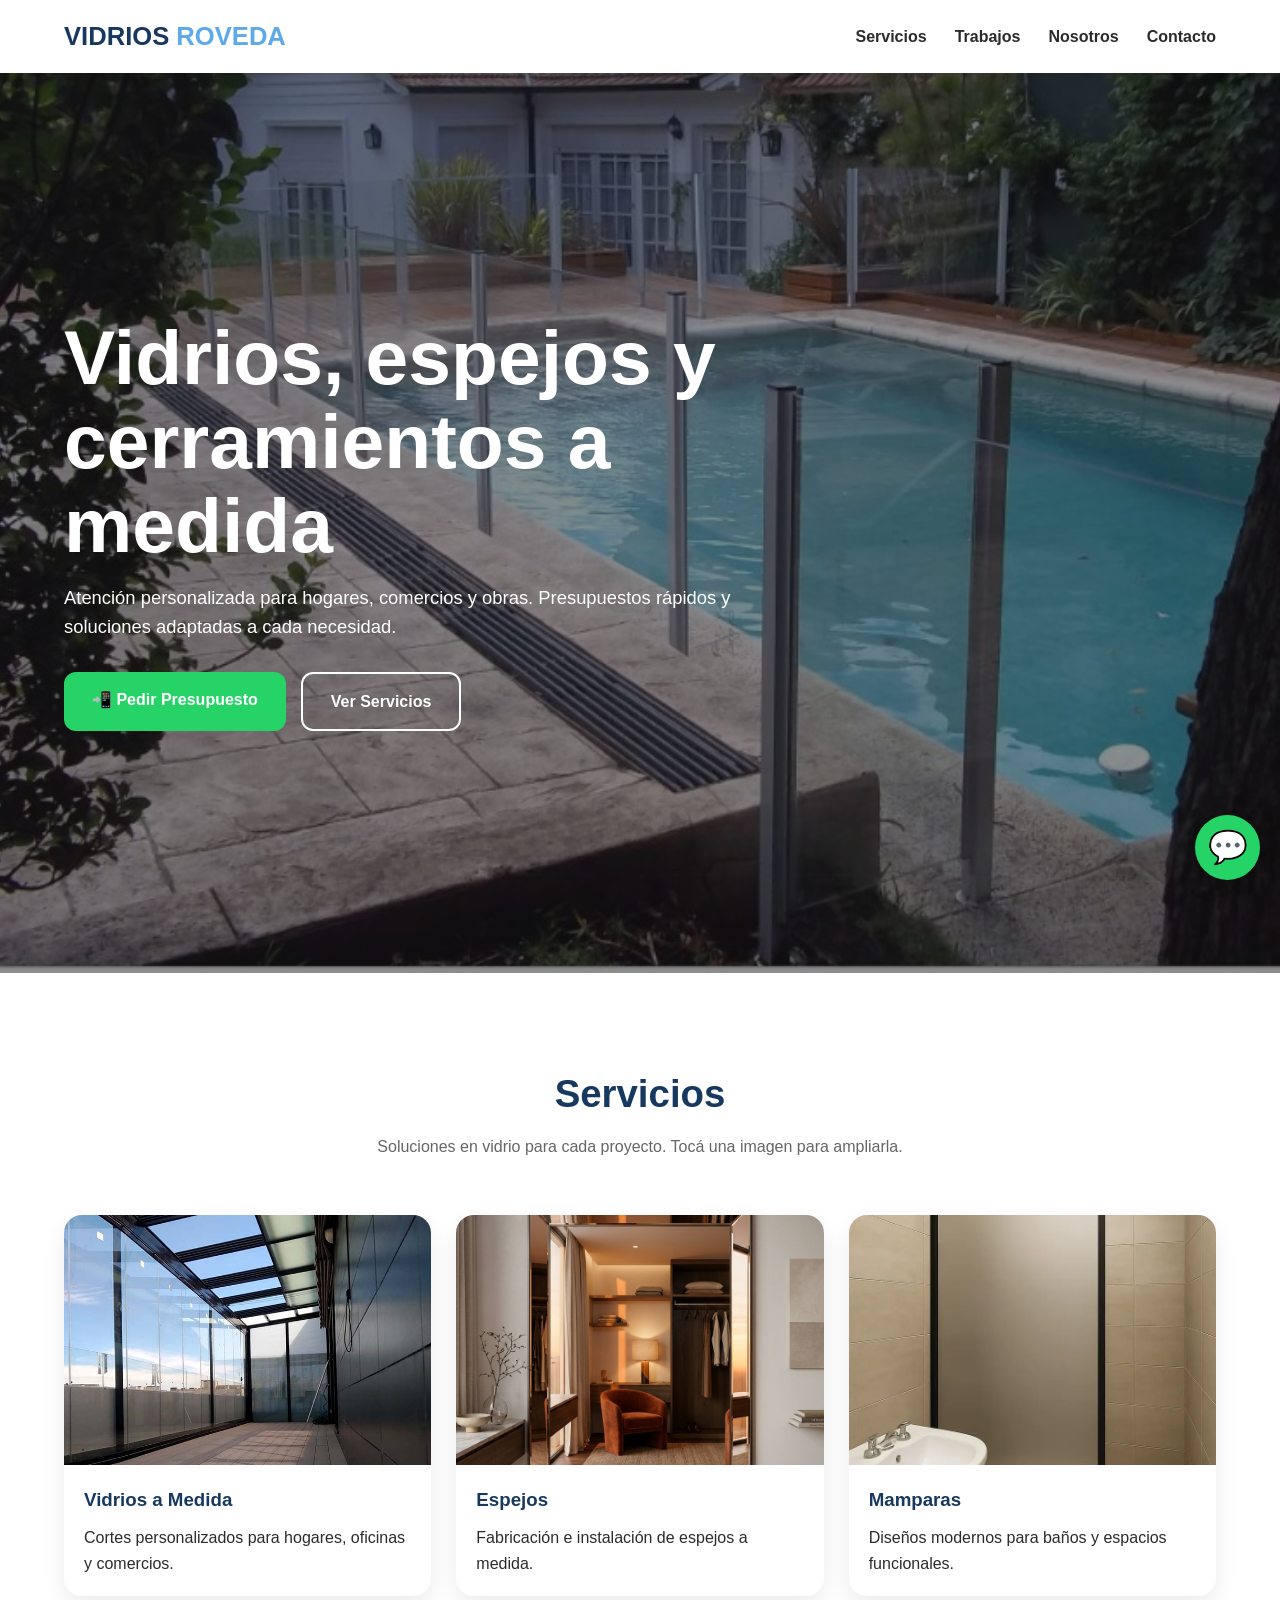
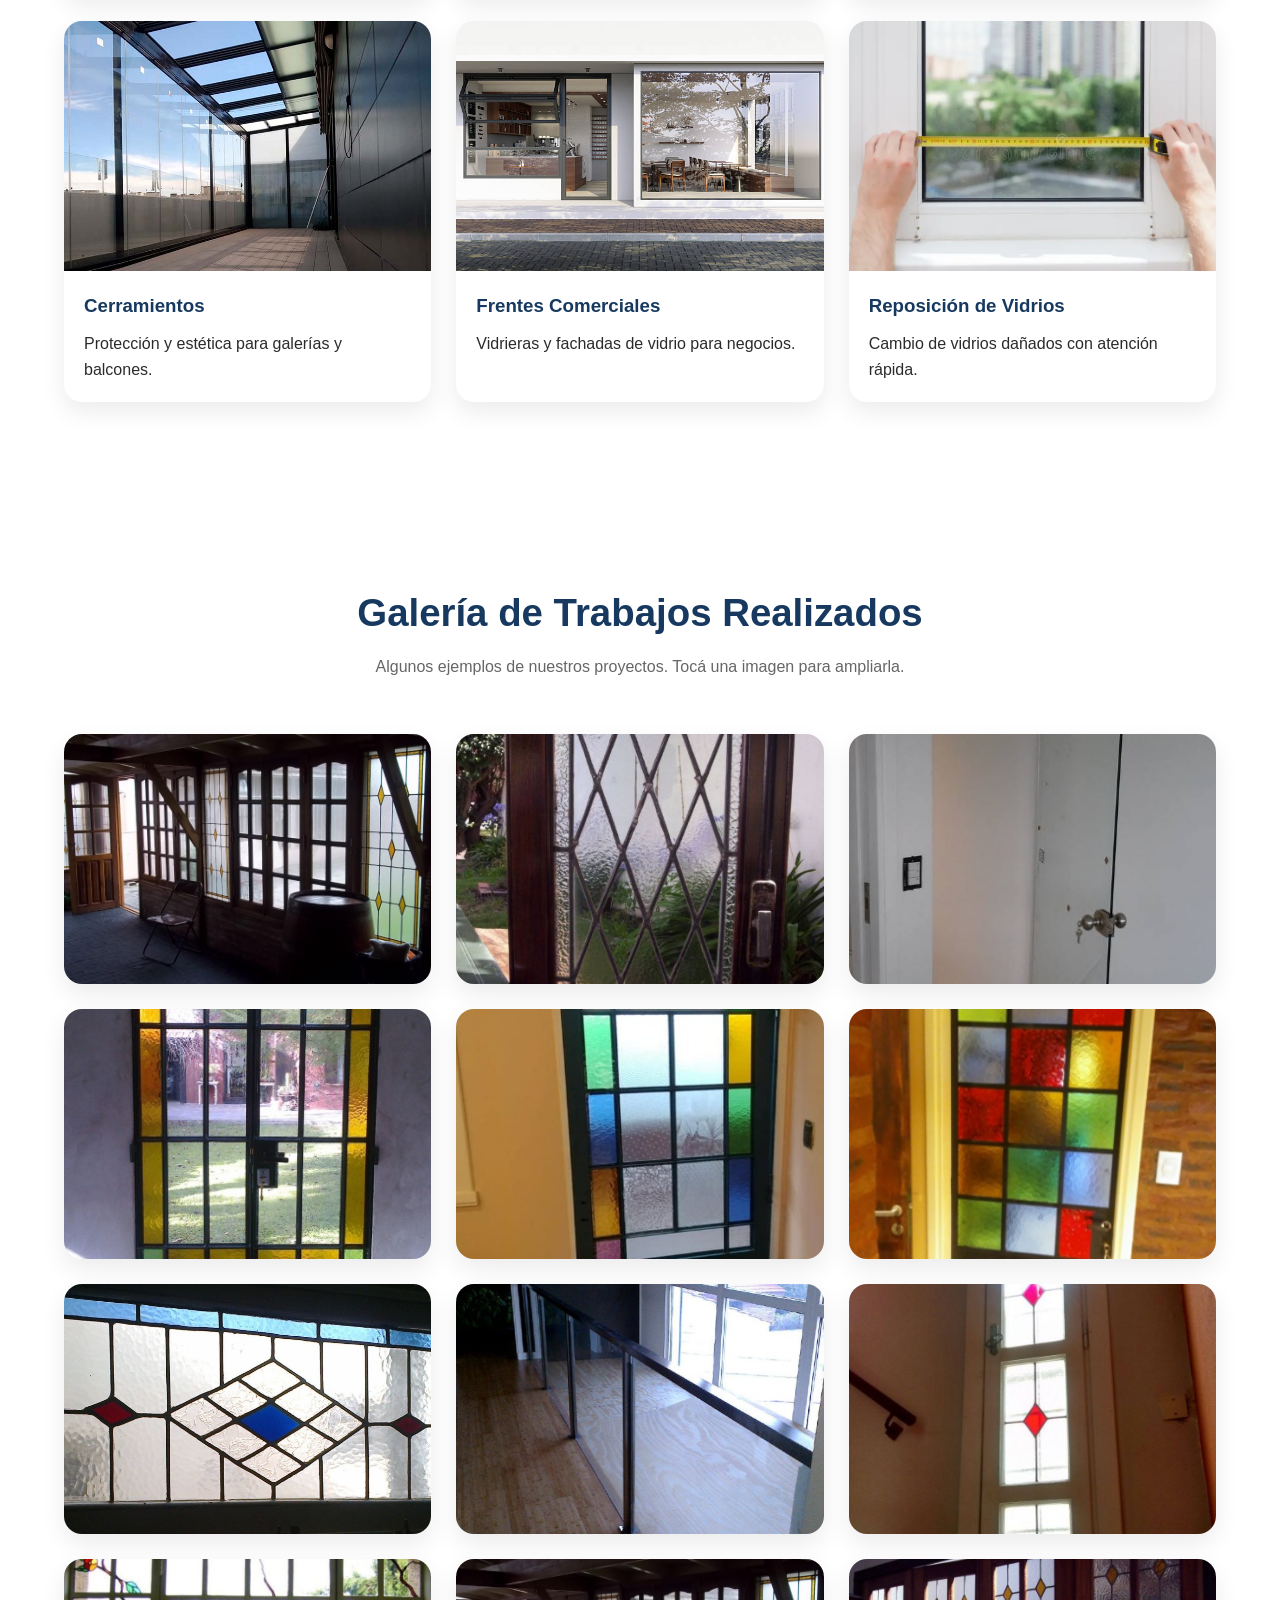
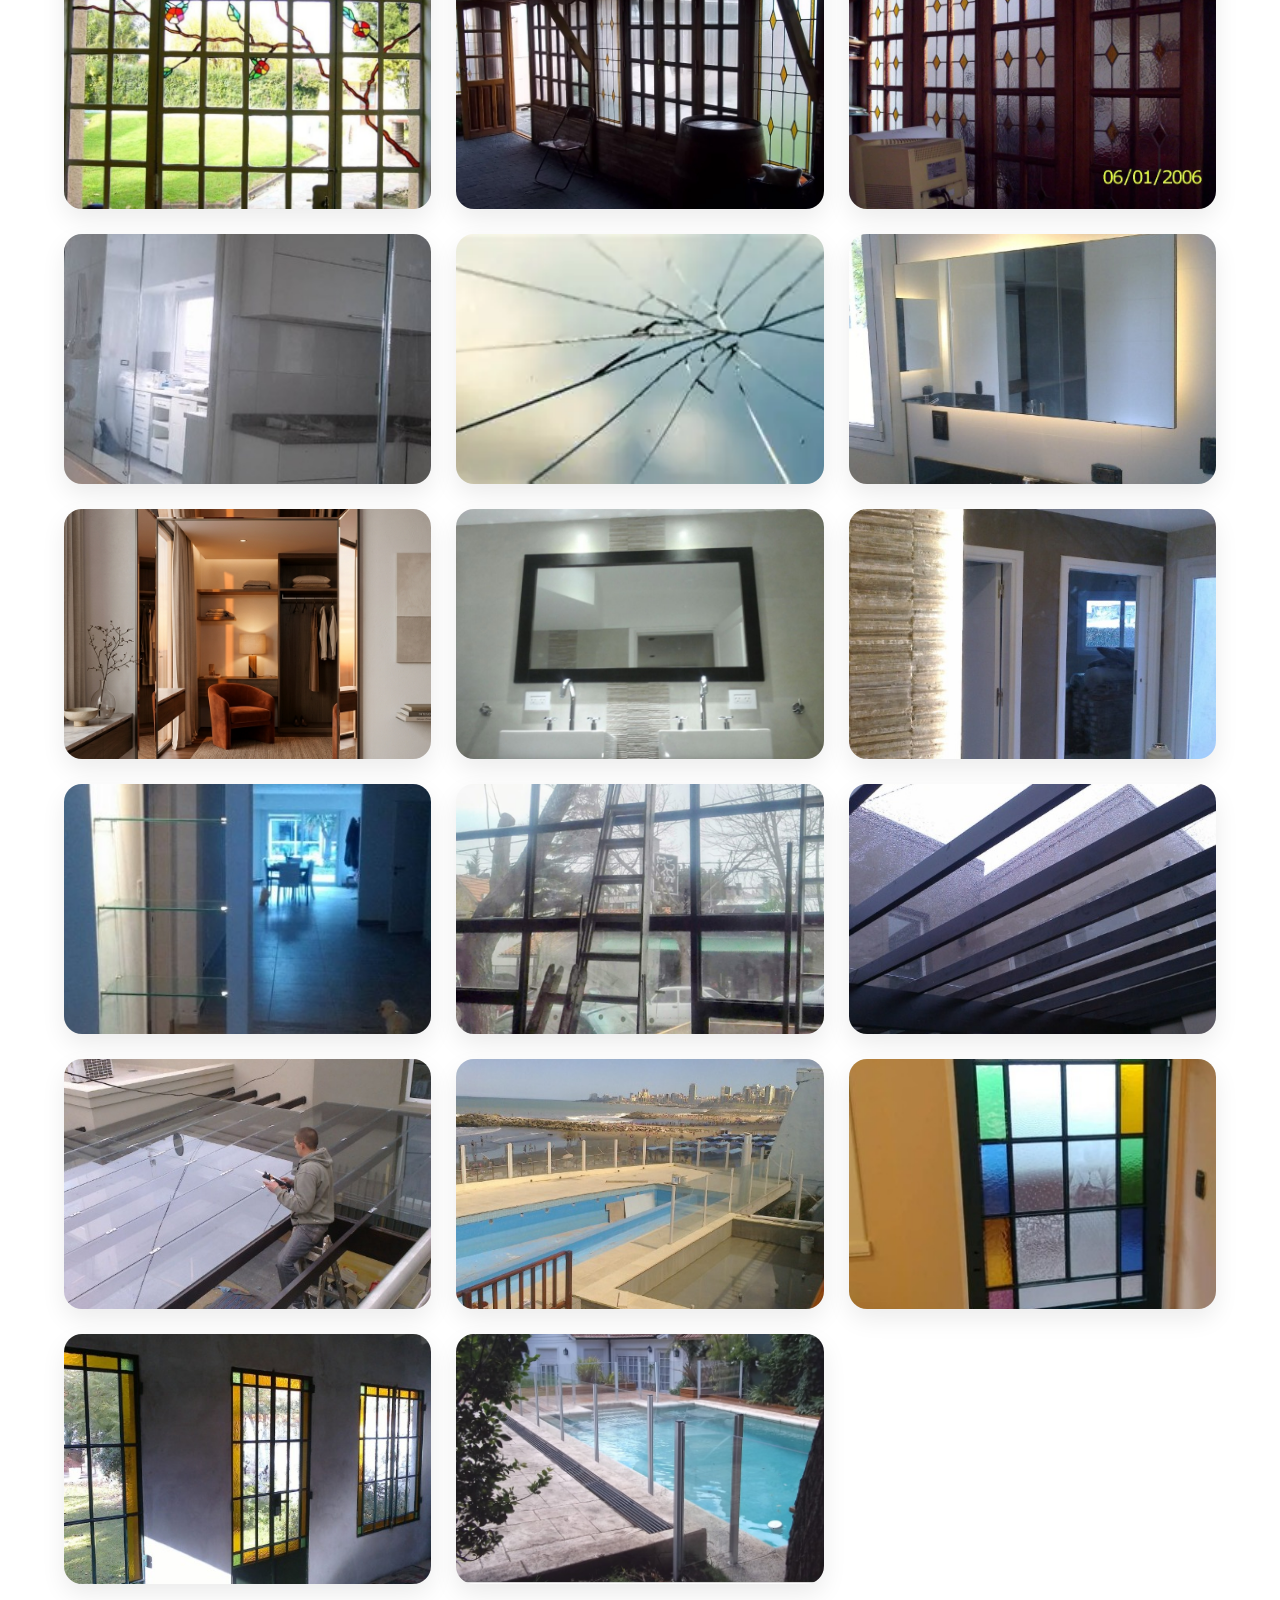
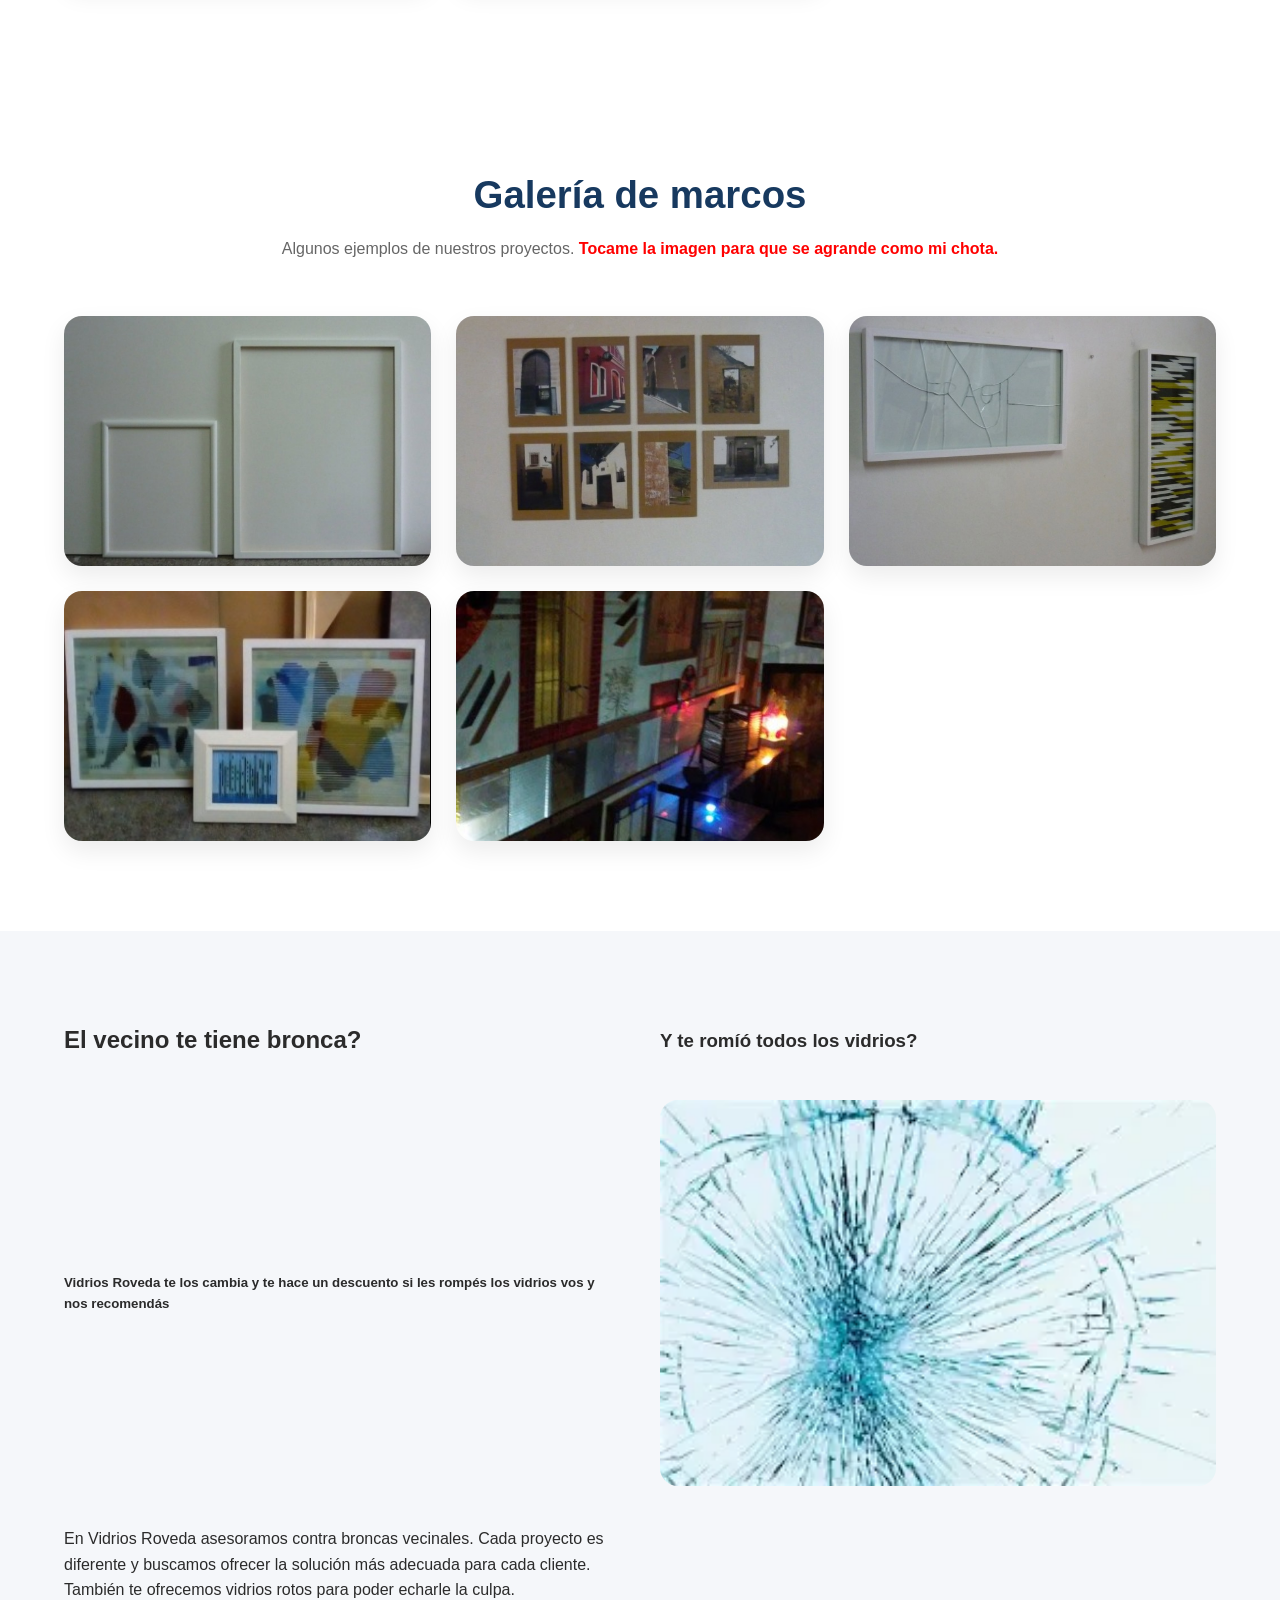
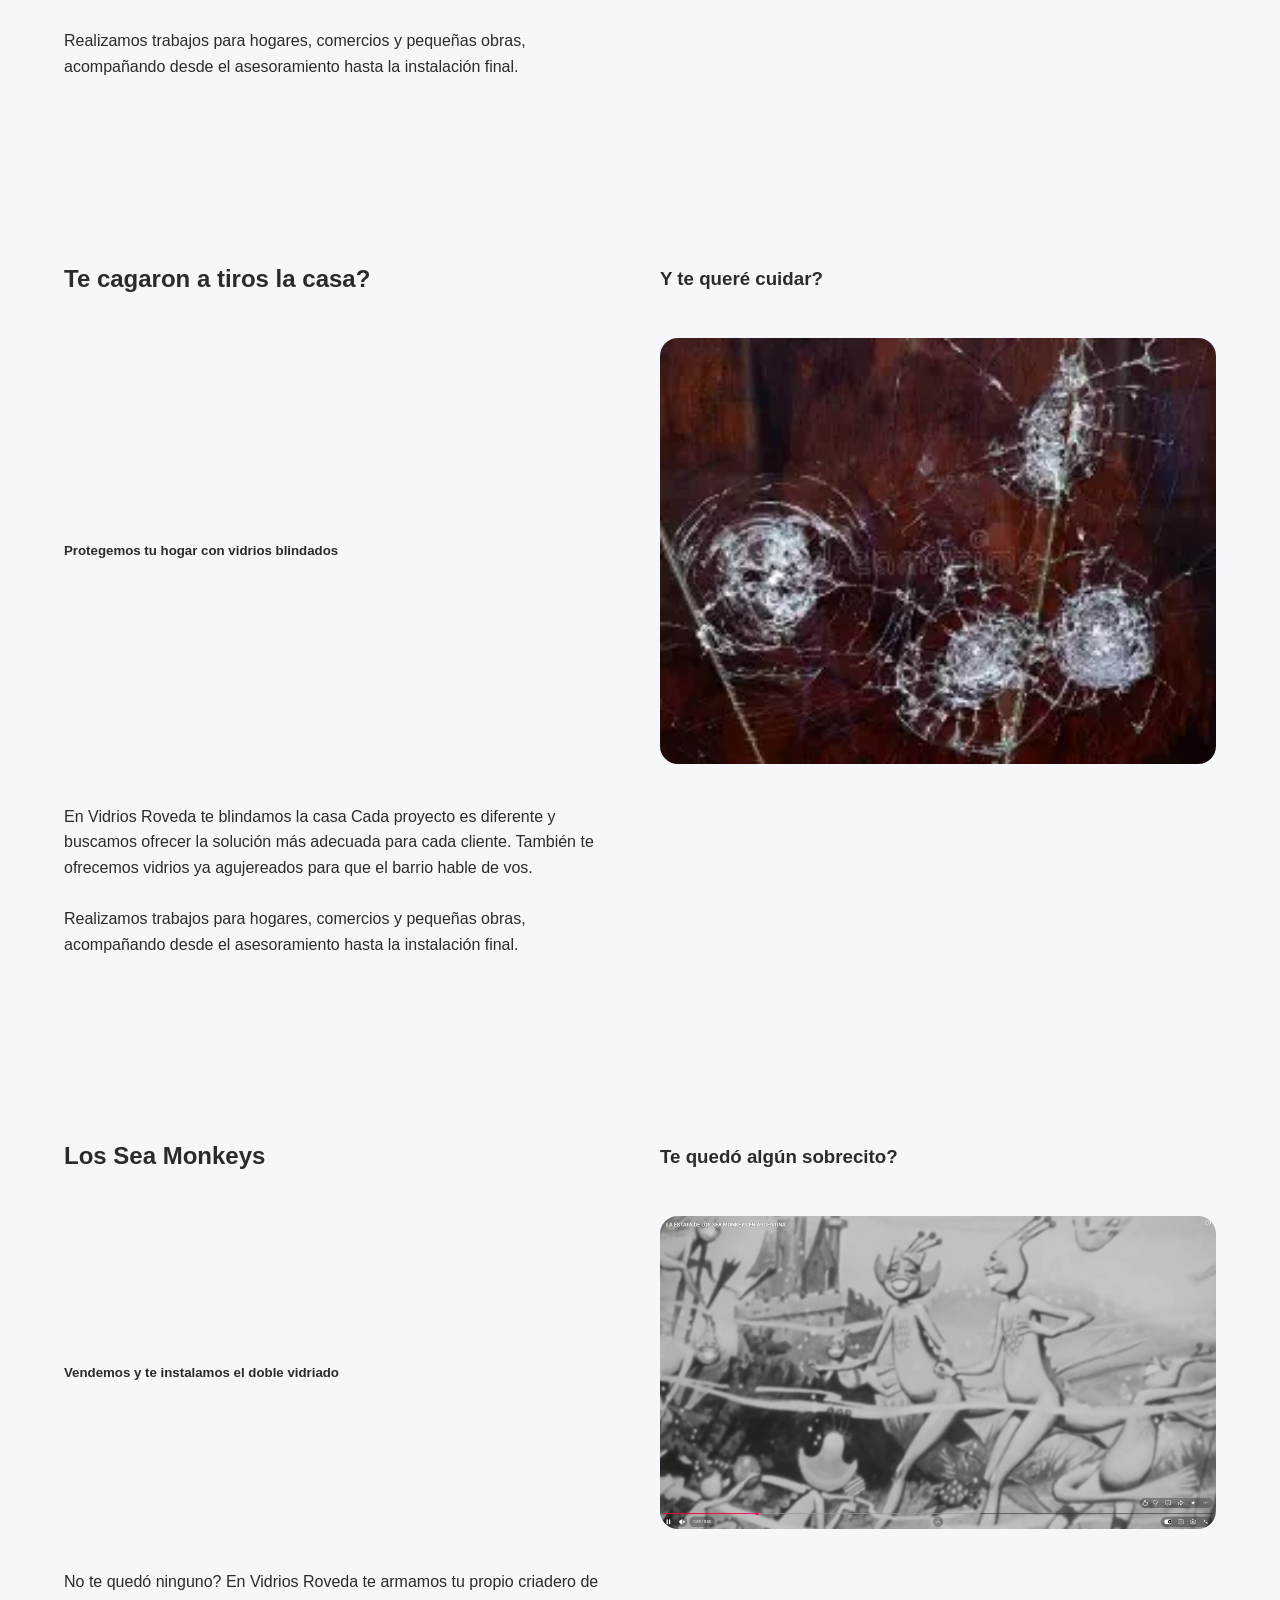
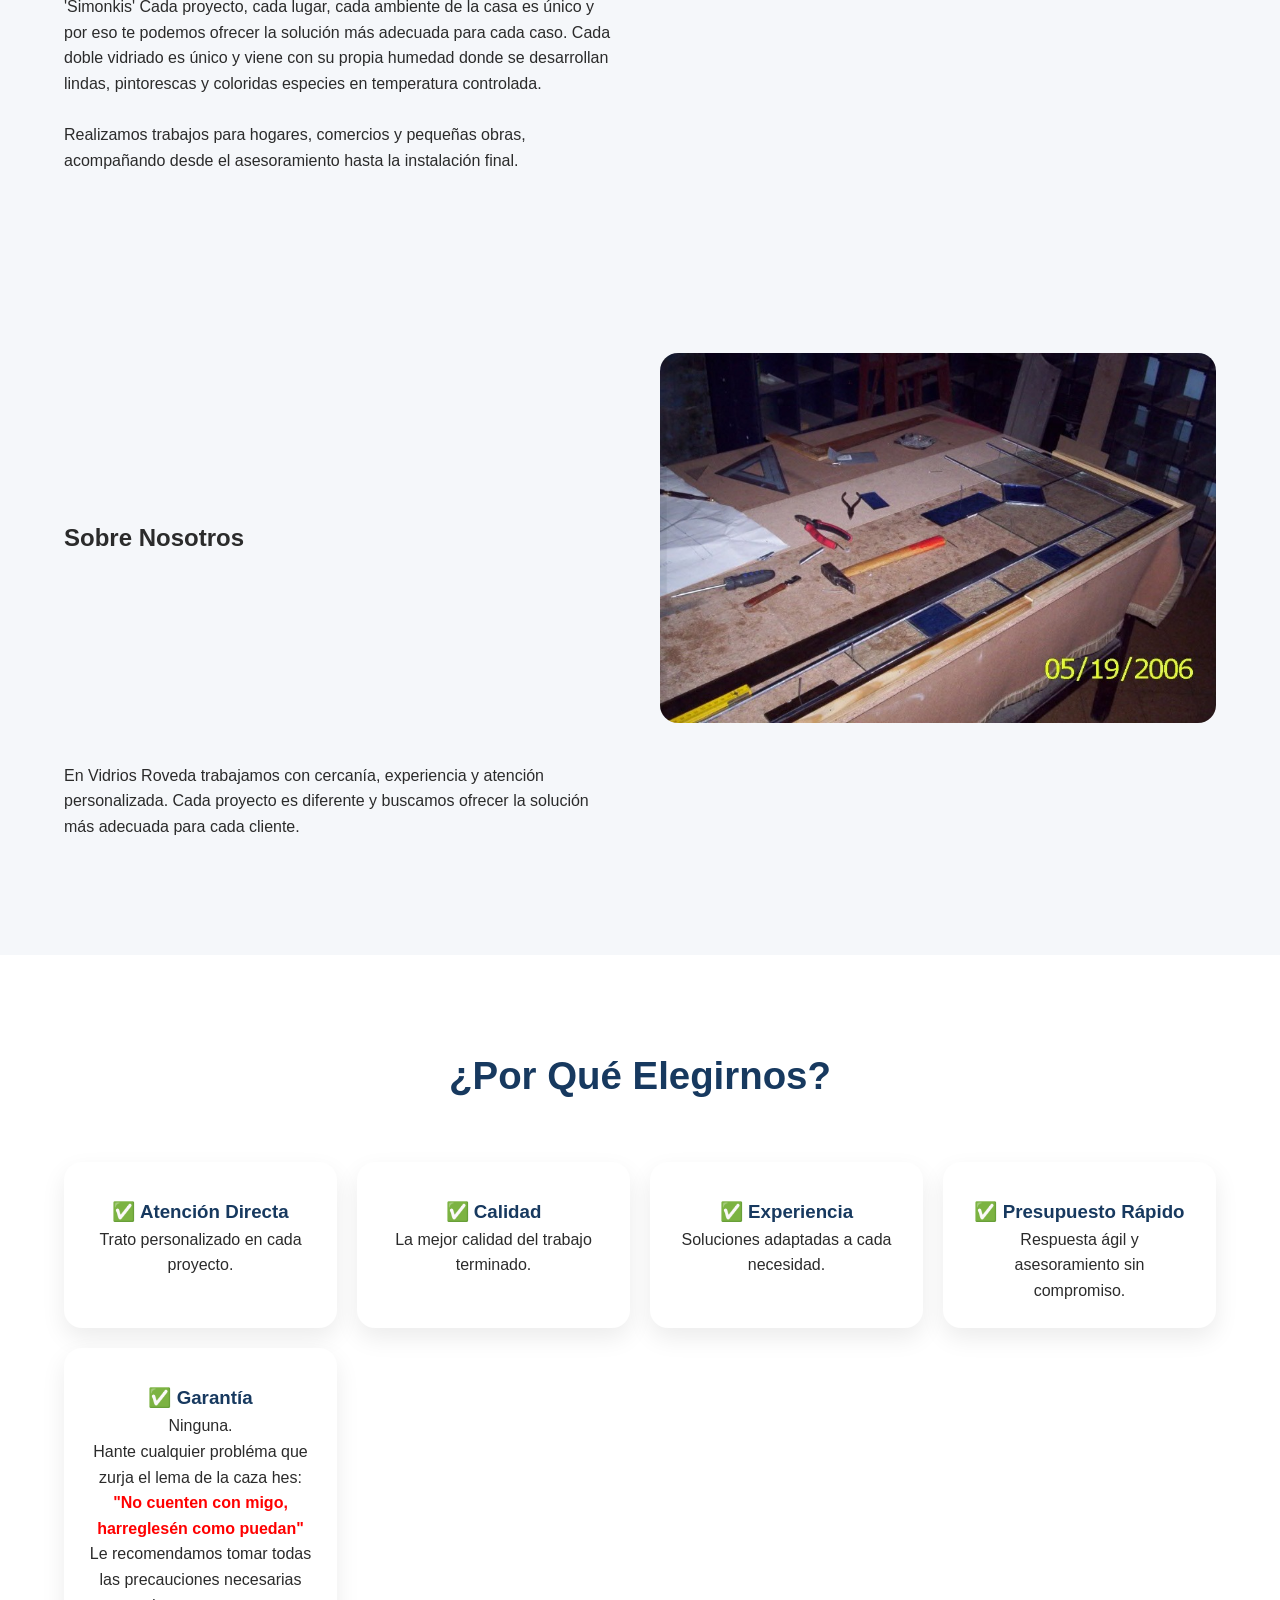
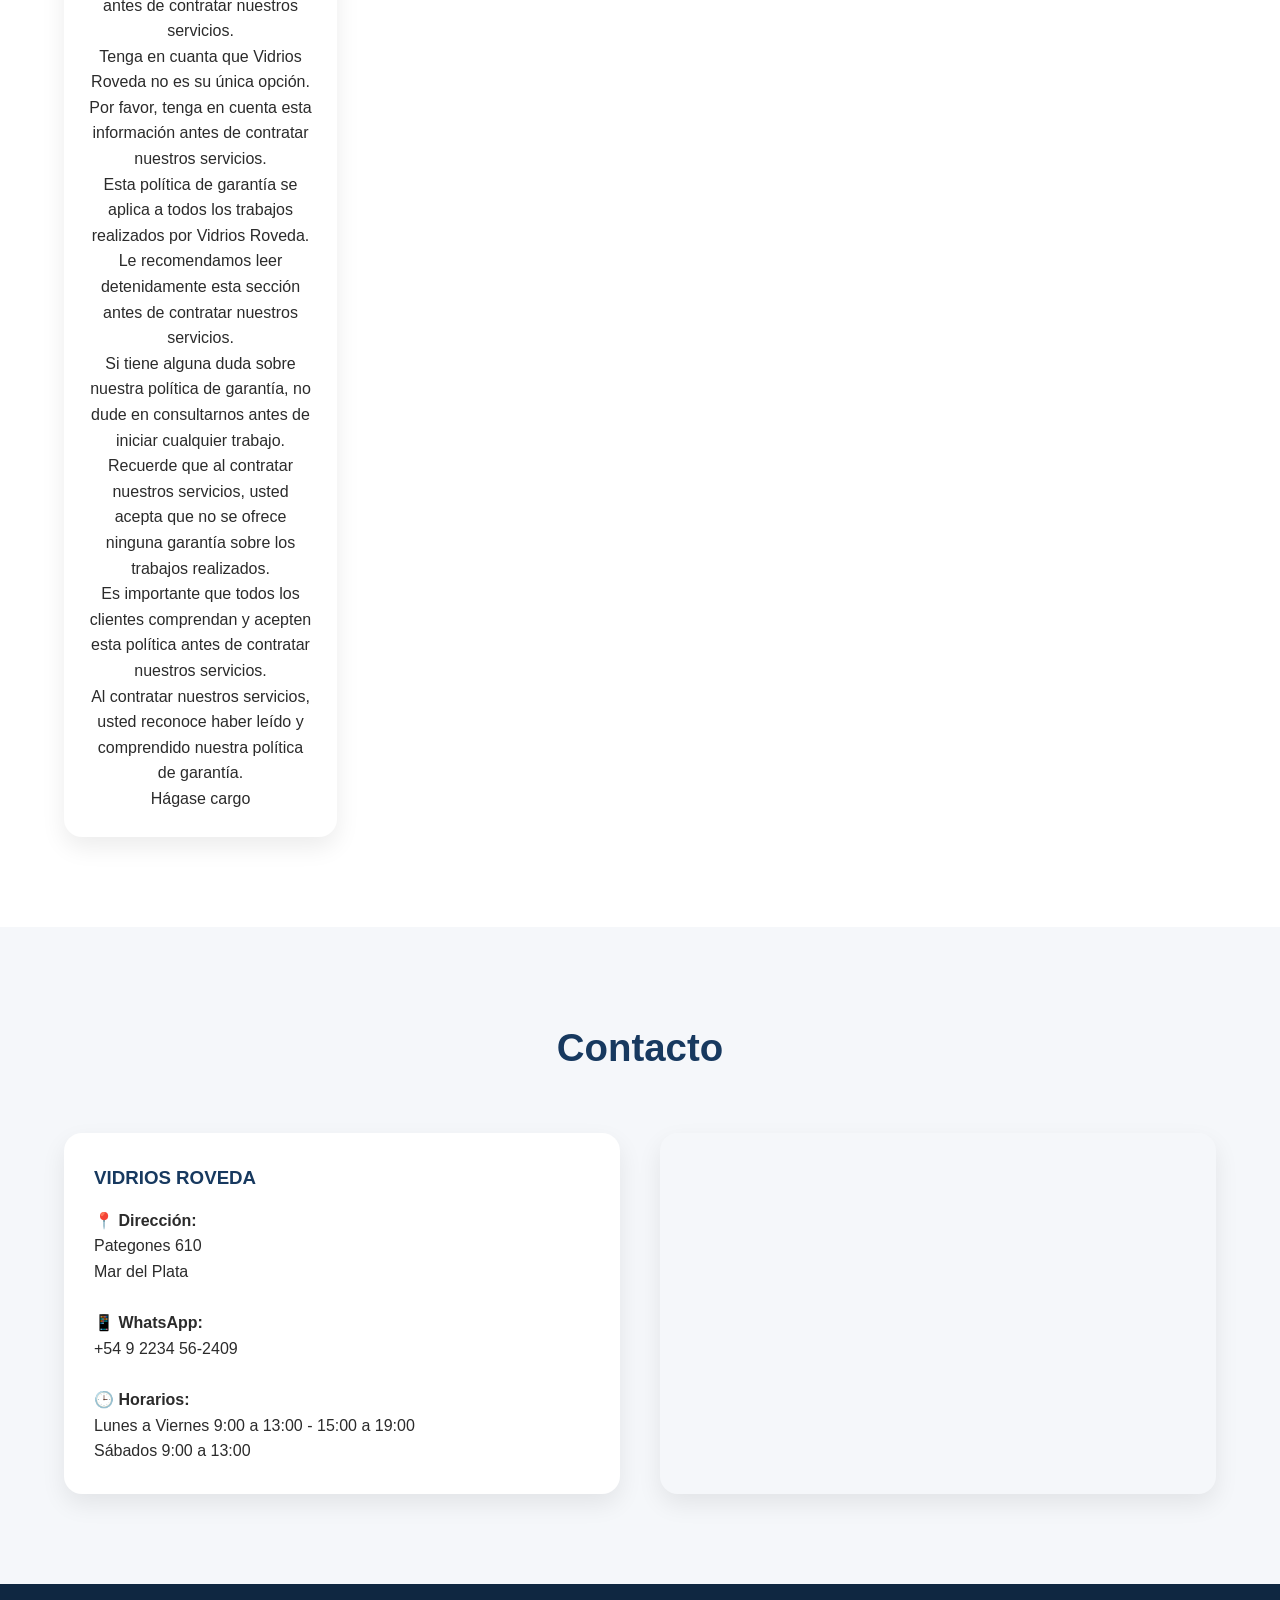
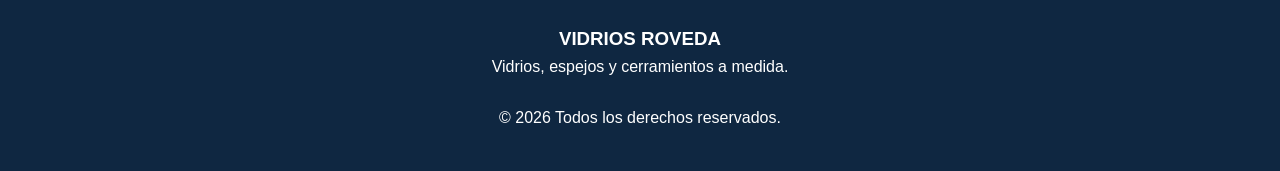
==== commit dcdcd9b9: "Actualiza galerias e imagen alternativa al ampliar Co-authored-by: Copilot <223556219+Copilot@users." ====
--- a/index.html
+++ b/index.html
@@ -156,10 +156,12 @@
                 </div>
 
                 <div class="grid">
-
-                    <img class="card" src="img/ouerta_colores.png" alt="Trabajo realizado 1">
-                    <img class="card" src="img/puerta_simple_colores.png" alt="Trabajo realizado 3">
-                    <img class="card" src="img/trabajo_pileta1.jpeg" alt="Trabajo realizado 4">
+                    <img class="card" src="img/presentacion1.jpeg" alt="Trabajo realizado 1">
+                    <img class="card" src="img/puerta.jpeg" alt="Trabajo realizado 1">
+                    <img class="card" src="img/Puerta_vidrio.jpeg" alt="Trabajo realizado 2">
+                    <img class="card" src="img/puertaColores.jpeg" alt="Trabajo realizado 1">
+                    <img class="card" src="img/puerta_colores.jpeg" alt="Trabajo realizado 1">
+                    <img class="card" src="img/puerta_simple_colores.png" alt="Trabajo realizado 3">                    
                     <img class="card" src="img/ventana_vitro.jpeg" alt="Trabajo realizado 5">
                     <img class="card" src="img/ventanas.jpeg" alt="Trabajo realizado 6">
                     <img class="card" src="img/ventanas_vertical.jpeg" alt="Trabajo realizado 5">
@@ -178,19 +180,46 @@
                     <img class="card" src="img/techoVidrio2.jpeg" alt="Trabajo realizado 6">
                     <img class="card" src="img/pileta_playa.jpeg" alt="Trabajo realizado 5">
                     <img class="card" src="img/puerta_colores.jpeg" alt="Trabajo realizado 6">
-                    <img class="card" src="img/puertasyventana.jpeg" alt="Trabajo realizado 6">
-                    <img class="card" src="img/vitro_puertas.jpeg" alt="Trabajo realizado 6">
-                    <img class="card" src="img/vidrios_quincho.jpeg" alt="Trabajo realizado 6">
-                    <img class="card" src="img/cerramiento_vidrio.jpg" alt="Trabajo realizado 6">
-                    <img class="card" src="img/vidrioRepartido.jpeg" alt="Trabajo realizado 6">
-                    <img class="card" src="img/trabajo_pileta1.jpeg" alt="Trabajo realizado 6">
-                    <img class="card" src="img/ventanas_vertical.jpeg" alt="Trabajo realizado 6">
-                    <img src="img" alt="">
-                </div>
-
-            </div>
-
-        </section>
+                    <img class="card" src="img/puertasyventana.jpeg" alt="Trabajo realizado 6">                                        
+                    <img class="card" src="img/trabajo_pileta1.jpeg" alt="Trabajo realizado 6">                    
+                    
+                </div>
+
+            </div>
+
+        </section>
+
+          <section id="trabajos">
+
+            <div class="container">
+
+                <div class="section-title">
+                    <h2>Galería de marcos</h2>
+                    <!-- <p>Algunos ejemplos de nuestros proyectos. Tocá una imagen para ampliarla.</p> -->
+                     <p>Algunos ejemplos de nuestros proyectos. <span> Tocame la imagen para que se agrande como mi chota.</span></p>
+
+                </div>
+
+                <div class="grid">
+<img class="card"
+     src="img/cuadros_marcos_de_muestra.jpeg"
+     data-ampliada="img/negro.jpg"
+     alt="Ventanas">
+                    <!-- <img class="card" src="img/cuadros_marcos_de_muestra.jpeg" alt="Galería de arte"> -->
+                    <img class="card" src="img/cuadros_pared.jpeg" alt="Galería de arte">
+                    <img class="card" src="img/cuadros_pared_1.jpeg" alt="Galería de arte">
+                    <img class="card" src="img/cuadros_piso.jpeg" alt="Galería de arte">                    
+                    <img class="card" src="img/pared_exhibicion.jpeg" alt="Galería de arte">
+                    
+                </div>
+
+            </div>
+
+        </section>
+
+
+
+
 
         <section id="nosotros" class="about">
             <div class="container">
@@ -318,6 +347,7 @@
                         <!-- <p>Respuesta ágil y asesoramiento sin compromiso.</p> -->
                         <p>Le recomendamos tomar todas las precauciones necesarias antes de contratar nuestros
                             servicios.</p>
+                        <p>Tenga en cuanta que Vidrios Roveda no es su única opción.</p>
                         <p>Por favor, tenga en cuenta esta información antes de contratar nuestros servicios.</p>
                         <p>Esta política de garantía se aplica a todos los trabajos realizados por Vidrios Roveda.</p>
                         <p>Le recomendamos leer detenidamente esta sección antes de contratar nuestros servicios.</p>
@@ -424,7 +454,8 @@
 
                 const openImage = () => {
                     activeImage = image;
-                    enlargedImage.src = image.currentSrc || image.src;
+                    // enlargedImage.src = image.currentSrc || image.src;
+                    enlargedImage.src = image.dataset.ampliada || image.currentSrc || image.src;
                     enlargedImage.alt = image.alt;
                     imageViewer.showModal();
                     document.body.classList.add('image-viewer-open');
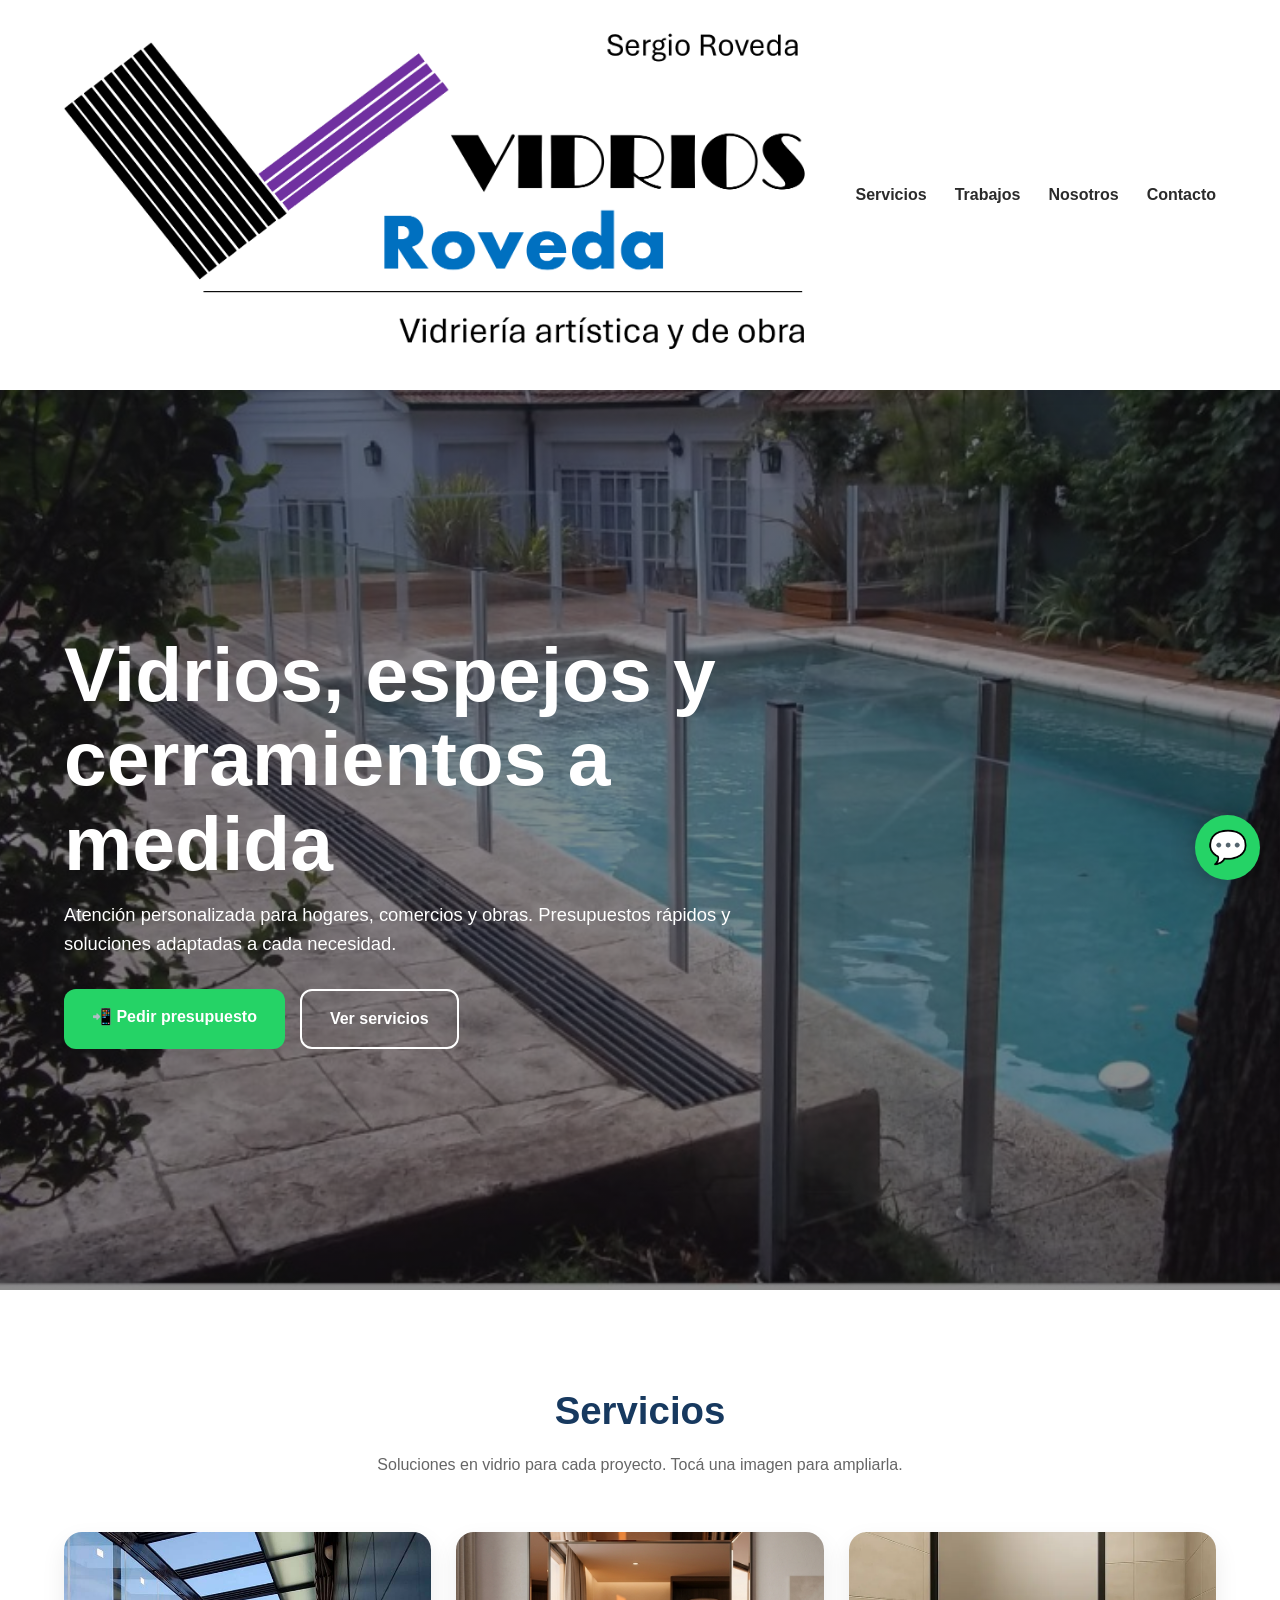
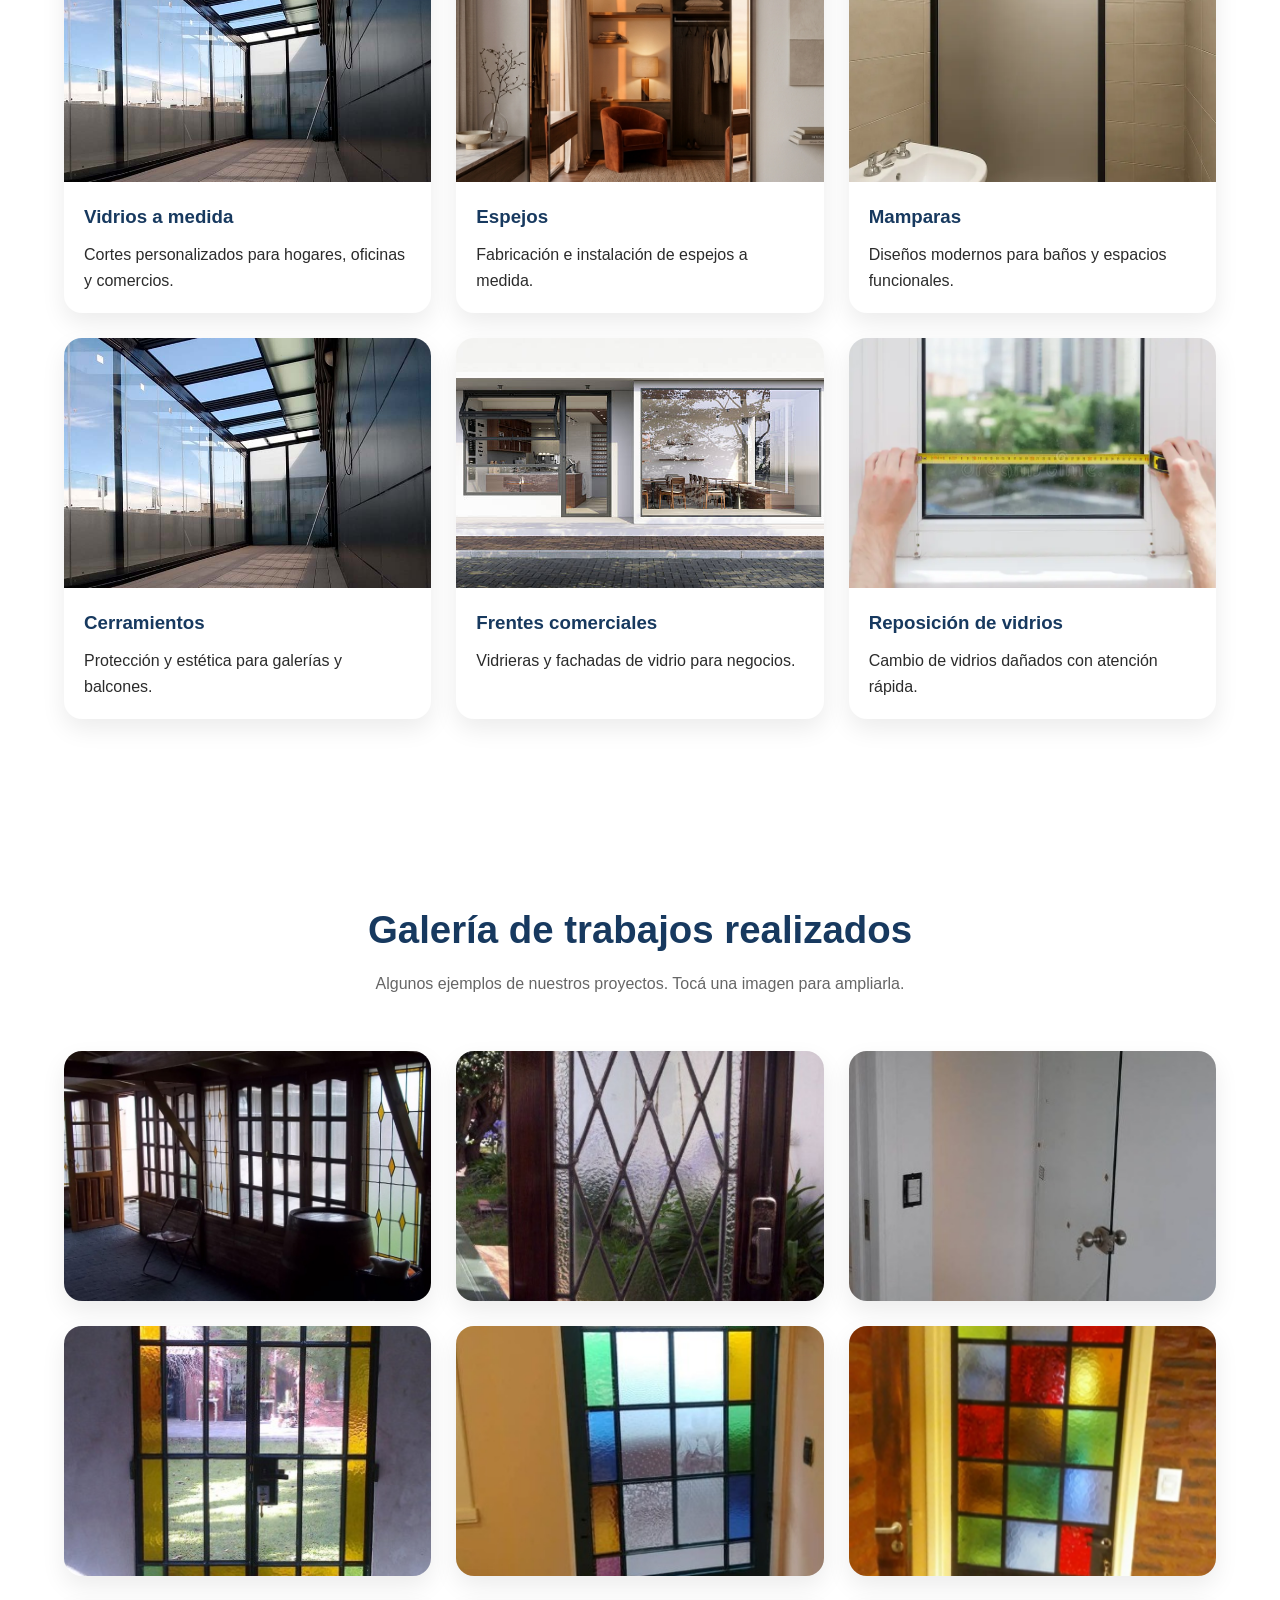
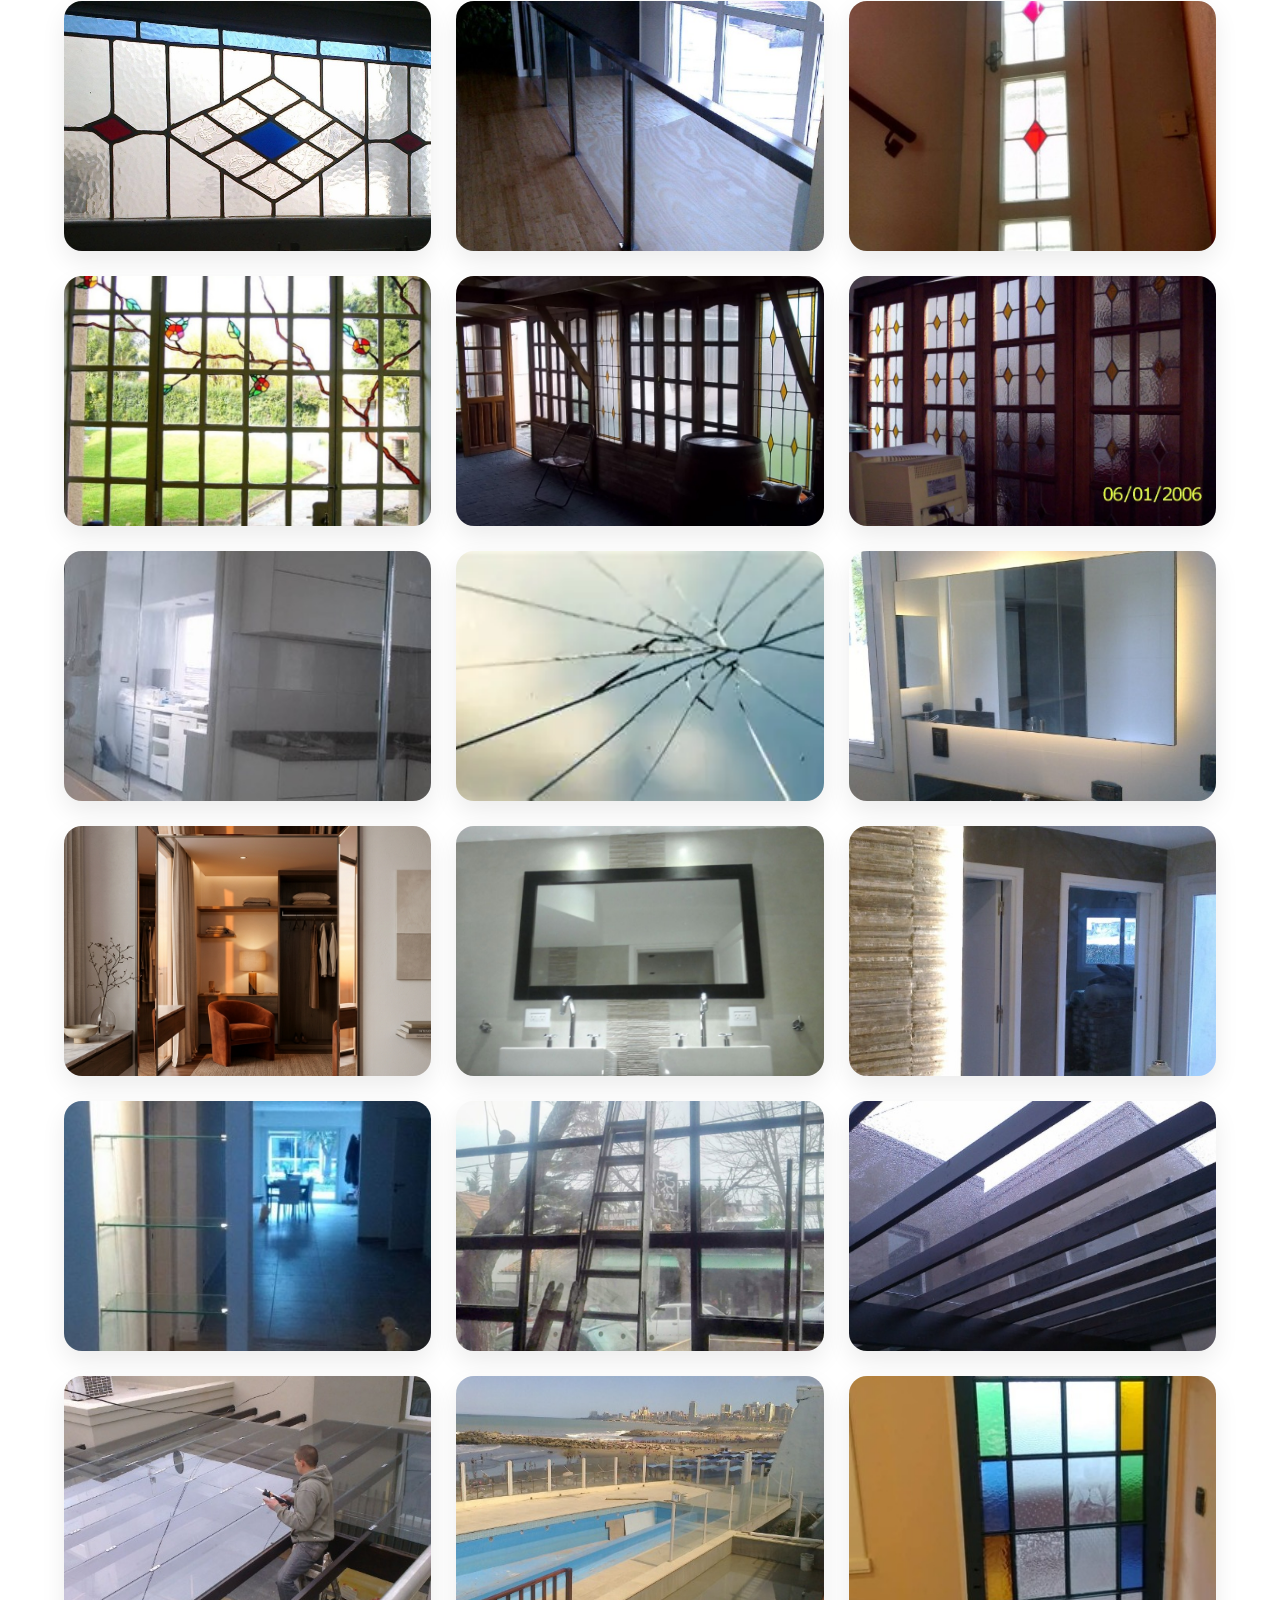
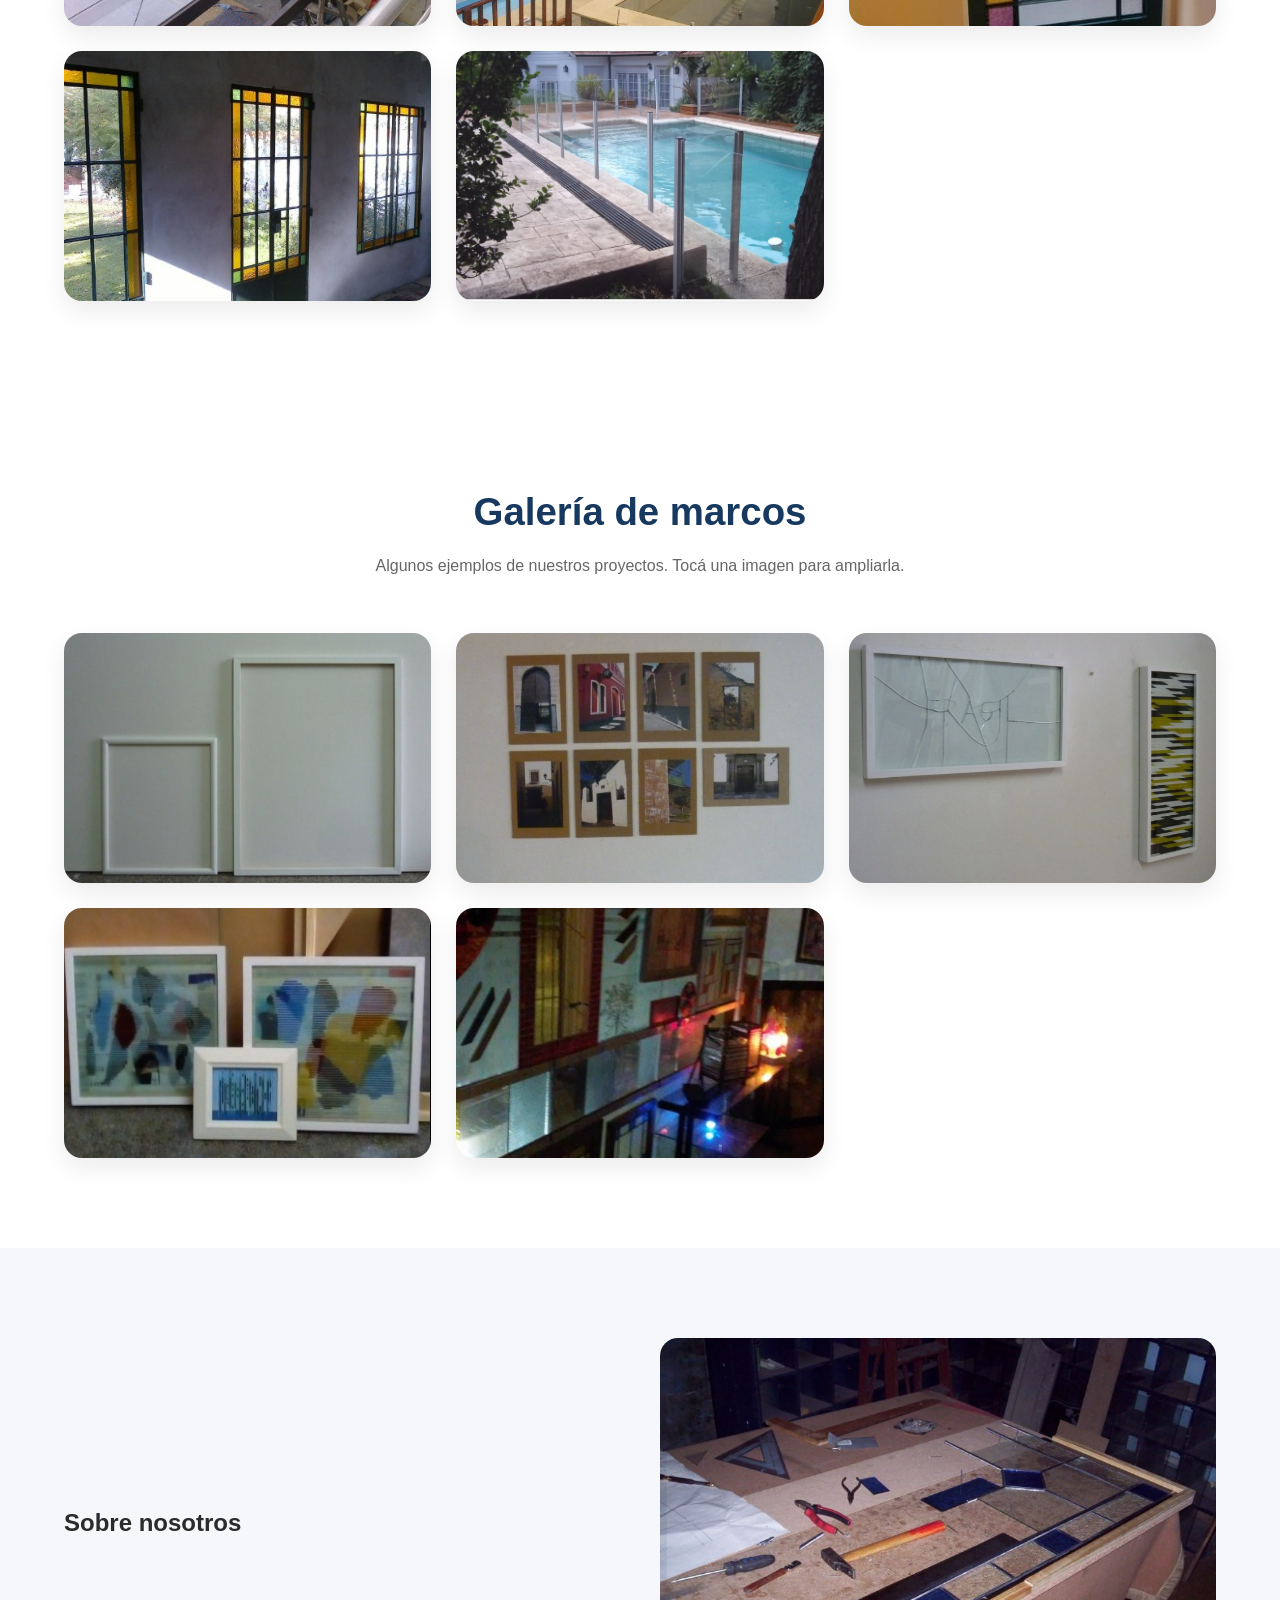
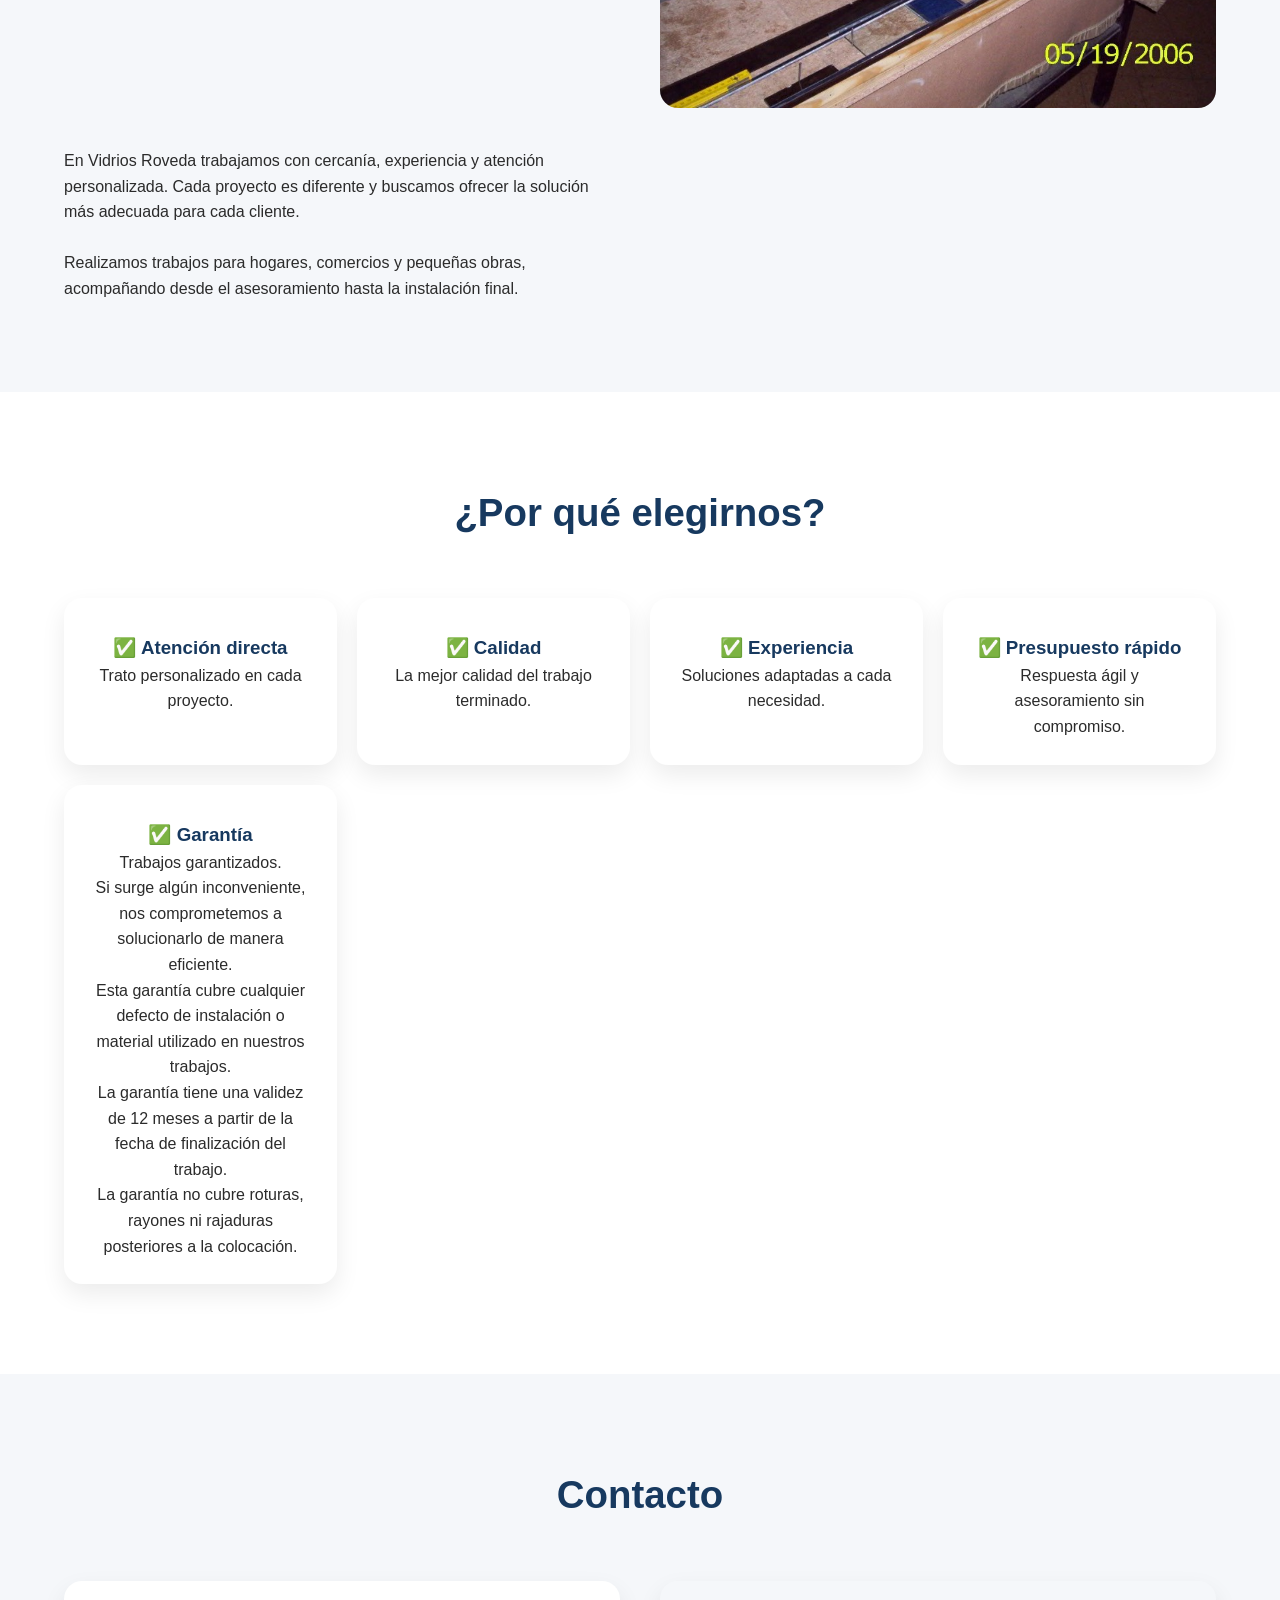
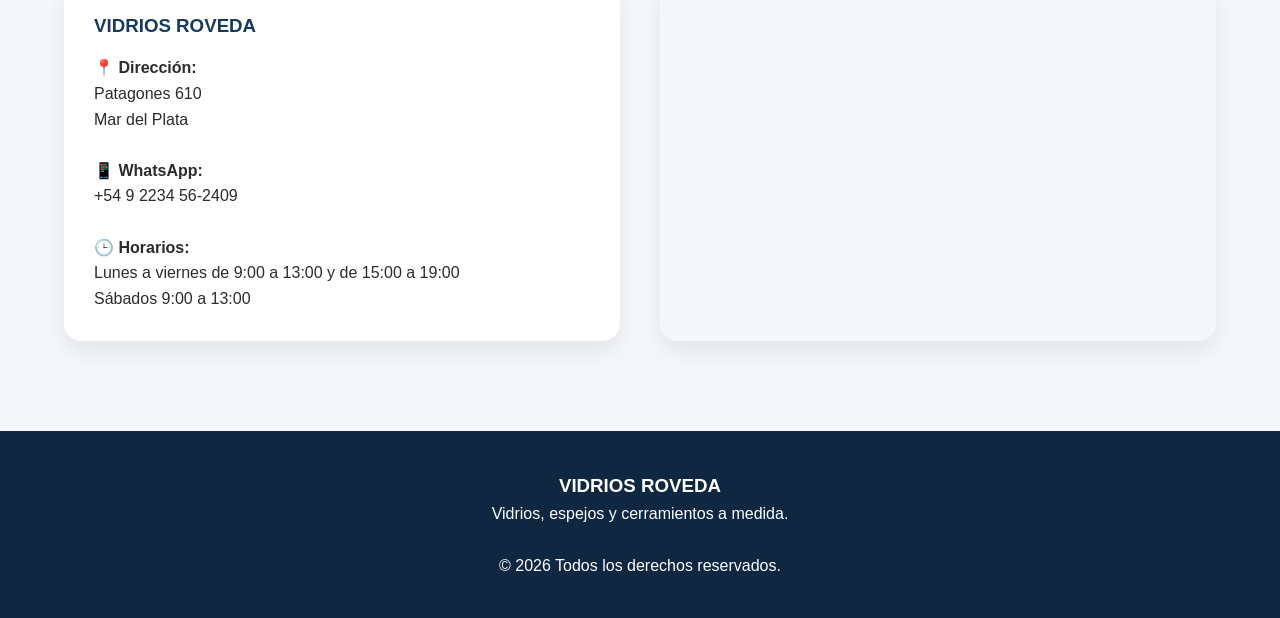
==== commit 60eb707a: "Publica sitio corregido con logo y galeria de marcos Co-authored-by: Copilot <223556219+Copilot@user" ====
--- a/index.html
+++ b/index.html
@@ -35,9 +35,16 @@
 
             <div class="container nav">
 
-                <div class="logo">
+<div class="logo">
+    <img src="img/logo.png" alt="Vidrios Roveda">
+</div>
+
+
+
+
+                <!-- <div class="logo">
                     VIDRIOS <span>ROVEDA</span>
-                </div>
+                </div> -->
 
                 <nav class="menu">
                     <a href="#servicios">Servicios</a>
@@ -66,11 +73,11 @@
                     <div class="btns">
 
                         <a href="#" class="btn btn-primary">
-                            📲 Pedir Presupuesto
+                            📲 Pedir presupuesto
                         </a>
 
                         <a href="#servicios" class="btn btn-secondary">
-                            Ver Servicios
+                            Ver servicios
                         </a>
 
                     </div>
@@ -95,7 +102,7 @@
                     <div class="card">
                         <img src="img/cerramiento_vidrio.jpg" alt="Vidrios a medida">
                         <div class="card-content">
-                            <h3>Vidrios a Medida</h3>
+                            <h3>Vidrios a medida</h3>
                             <p>Cortes personalizados para hogares, oficinas y comercios.</p>
                         </div>
                     </div>
@@ -127,7 +134,7 @@
                     <div class="card">
                         <img src="img/frente_comercial.jpg" alt="Frente comercial de vidrio">
                         <div class="card-content">
-                            <h3>Frentes Comerciales</h3>
+                            <h3>Frentes comerciales</h3>
                             <p>Vidrieras y fachadas de vidrio para negocios.</p>
                         </div>
                     </div>
@@ -135,7 +142,7 @@
                     <div class="card">
                         <img src="img/reposiciom_vidrio.webp" alt="Reposición de vidrios">
                         <div class="card-content">
-                            <h3>Reposición de Vidrios</h3>
+                            <h3>Reposición de vidrios</h3>
                             <p>Cambio de vidrios dañados con atención rápida.</p>
                         </div>
                     </div>
@@ -151,7 +158,7 @@
             <div class="container">
 
                 <div class="section-title">
-                    <h2>Galería de Trabajos Realizados</h2>
+                    <h2>Galería de trabajos realizados</h2>
                     <p>Algunos ejemplos de nuestros proyectos. Tocá una imagen para ampliarla.</p>
                 </div>
 
@@ -184,115 +191,29 @@
                     <img class="card" src="img/trabajo_pileta1.jpeg" alt="Trabajo realizado 6">                    
                     
                 </div>
-
-            </div>
-
-        </section>
-
-          <section id="trabajos">
-
-            <div class="container">
-
+            </div>
+        </section>
+
+        <section id="trabajos">
+            <div class="container">
                 <div class="section-title">
                     <h2>Galería de marcos</h2>
-                    <!-- <p>Algunos ejemplos de nuestros proyectos. Tocá una imagen para ampliarla.</p> -->
-                     <p>Algunos ejemplos de nuestros proyectos. <span> Tocame la imagen para que se agrande como mi chota.</span></p>
-
-                </div>
-
+                    <p>Algunos ejemplos de nuestros proyectos. Tocá una imagen para ampliarla.</p>                 
+                </div>  
                 <div class="grid">
-<img class="card"
-     src="img/cuadros_marcos_de_muestra.jpeg"
-     data-ampliada="img/negro.jpg"
-     alt="Ventanas">
-                    <!-- <img class="card" src="img/cuadros_marcos_de_muestra.jpeg" alt="Galería de arte"> -->
+                    <img class="card" src="img/cuadros_marcos_de_muestra.jpeg" alt="Galería de arte">
                     <img class="card" src="img/cuadros_pared.jpeg" alt="Galería de arte">
                     <img class="card" src="img/cuadros_pared_1.jpeg" alt="Galería de arte">
                     <img class="card" src="img/cuadros_piso.jpeg" alt="Galería de arte">                    
                     <img class="card" src="img/pared_exhibicion.jpeg" alt="Galería de arte">
-                    
-                </div>
-
-            </div>
-
-        </section>
-
-
-
-
-
+                </div>
+            </div>
+        </section>
+  
         <section id="nosotros" class="about">
             <div class="container">
                 <div class="about-box">
-                    <h2>El vecino te tiene bronca?</h2>
-                    <h3>Y te romíó todos los vidrios?</h3>
-                    <h5>Vidrios Roveda te los cambia y te hace un descuento si les rompés los vidrios vos y nos recomendás</h5>
-                    <img src="img/vidrio_piedra.webp">
-                    <div class="about-text">
-                        <p>
-                            En Vidrios Roveda asesoramos contra broncas vecinales.
-                            Cada proyecto es diferente y buscamos ofrecer la solución más adecuada para cada cliente.
-                            También te ofrecemos vidrios rotos para poder echarle la culpa.
-                        </p>
-                        <br>
-                        <p>
-                            Realizamos trabajos para hogares, comercios y pequeñas obras, acompañando desde el
-                            asesoramiento hasta la instalación final.
-                        </p>
-                    </div>
-                </div>
-            </div>
-        </section>
-
-        <section id="nosotros" class="about">
-            <div class="container">
-                <div class="about-box">
-                    <h2>Te cagaron a tiros la casa?</h2>
-                    <h3>Y te queré cuidar?</h3>
-                    <h5>Protegemos tu hogar con vidrios blindados</h5>
-                    <img src="img/vidrio_tiros.webp">
-                    <div class="about-text">
-                        <p>
-                            En Vidrios Roveda te blindamos la casa
-                            Cada proyecto es diferente y buscamos ofrecer la solución más adecuada para cada cliente.
-                            También te ofrecemos vidrios ya agujereados para que el barrio hable de vos.
-                        </p>
-                        <br>
-                        <p>
-                            Realizamos trabajos para hogares, comercios y pequeñas obras, acompañando desde el
-                            asesoramiento hasta la instalación final.
-                        </p>
-                    </div>
-                </div>
-            </div>
-        </section>
-
-        <section id="nosotros" class="about">
-            <div class="container">
-                <div class="about-box">
-                    <h2>Los Sea Monkeys</h2>
-                    <h3>Te quedó algún sobrecito?</h3>
-                    <h5>Vendemos y te instalamos el doble vidriado</h5>
-                    <img src="img/simonkis.png">
-                    <div class="about-text">
-                        <p>
-                            No te quedó ninguno? En Vidrios Roveda te armamos tu propio criadero de 'Simonkis' 
-                            Cada proyecto, cada lugar, cada ambiente de la casa es único y por eso te podemos ofrecer la solución más adecuada para cada caso. Cada doble vidriado es único y viene con su propia humedad donde se desarrollan lindas, pintorescas y coloridas especies en temperatura controlada.
-                        </p>
-                        <br>
-                        <p>
-                            Realizamos trabajos para hogares, comercios y pequeñas obras, acompañando desde el
-                            asesoramiento hasta la instalación final.
-                        </p>
-                    </div>
-                </div>
-            </div>
-        </section>
-
-        <section id="nosotros" class="about">
-            <div class="container">
-                <div class="about-box">
-                    <h2>Sobre Nosotros</h2>
+                    <h2>Sobre nosotros</h2>
                     <img src="img/mesa_trabajo.jpeg">
                     <div class="about-text">
                         <p>
@@ -300,10 +221,10 @@
                             Cada proyecto es diferente y buscamos ofrecer la solución más adecuada para cada cliente.
                         </p>
                         <br>
-                        <!-- <p>
+                        <p>
                             Realizamos trabajos para hogares, comercios y pequeñas obras, acompañando desde el
                             asesoramiento hasta la instalación final.
-                        </p> -->
+                        </p>
                     </div>
                 </div>
             </div>
@@ -314,13 +235,13 @@
             <div class="container">
 
                 <div class="section-title">
-                    <h2>¿Por Qué Elegirnos?</h2>
+                    <h2>¿Por qué elegirnos?</h2>
                 </div>
 
                 <div class="benefits">
 
                     <div class="benefit">
-                        <h3>✅ Atención Directa</h3>
+                        <h3>✅ Atención directa</h3>
                         <p>Trato personalizado en cada proyecto.</p>
                     </div>
 
@@ -335,99 +256,59 @@
                     </div>
 
                     <div class="benefit">
-                        <h3>✅ Presupuesto Rápido</h3>
+                        <h3>✅ Presupuesto rápido</h3>
                         <p>Respuesta ágil y asesoramiento sin compromiso.</p>
                     </div>
 
                     <div class="benefit">
                         <h3>✅ Garantía</h3>
-                        <p>Ninguna.</p>
-                        <p>Hante cualquier probléma que zurja el lema de la caza hes: <span>"No cuenten con migo,
-                                harreglesén como puedan"</span></p>
-                        <!-- <p>Respuesta ágil y asesoramiento sin compromiso.</p> -->
-                        <p>Le recomendamos tomar todas las precauciones necesarias antes de contratar nuestros
-                            servicios.</p>
-                        <p>Tenga en cuanta que Vidrios Roveda no es su única opción.</p>
-                        <p>Por favor, tenga en cuenta esta información antes de contratar nuestros servicios.</p>
-                        <p>Esta política de garantía se aplica a todos los trabajos realizados por Vidrios Roveda.</p>
-                        <p>Le recomendamos leer detenidamente esta sección antes de contratar nuestros servicios.</p>
-                        <p>Si tiene alguna duda sobre nuestra política de garantía, no dude en consultarnos antes de
-                            iniciar cualquier trabajo.</p>
-                        <p>Recuerde que al contratar nuestros servicios, usted acepta que no se ofrece ninguna garantía
-                            sobre los trabajos realizados.</p>
-                        <p>Es importante que todos los clientes comprendan y acepten esta política antes de contratar
-                            nuestros servicios.</p>
-                        <p>Al contratar nuestros servicios, usted reconoce haber leído y comprendido nuestra política de
-                            garantía.</p>
-                        <p>Hágase cargo</p>
-
-                    </div>
-
-
-
-                </div>
-
-            </div>
-
+                        <p>Trabajos garantizados.</p>
+                        <p>Si surge algún inconveniente, nos comprometemos a solucionarlo de manera eficiente.</p>
+                        <p>Esta garantía cubre cualquier defecto de instalación o material utilizado en nuestros trabajos.</p>
+                        <p>La garantía tiene una validez de 12 meses a partir de la fecha de finalización del trabajo.</p>
+                        <p>La garantía no cubre roturas, rayones ni rajaduras posteriores a la colocación.</p>                        
+                    </div>
+                </div>
+            </div>
         </section>
 
         <section id="contacto" class="contact">
-
-            <div class="container">
-
+            <div class="container">
                 <div class="section-title">
                     <h2>Contacto</h2>
                 </div>
 
                 <div class="contact-box">
-
                     <div class="contact-info">
-
                         <h3>VIDRIOS ROVEDA</h3>
-
                         <p><strong>📍 Dirección:</strong><br>
-                            Pategones 610<br>
+                            Patagones 610<br>
                             Mar del Plata
                         </p>
-
                         <br>
-
                         <p><strong>📱 WhatsApp:</strong><br>
                             +54 9 2234 56-2409</p>
-
                         <br>
-
                         <p><strong>🕒 Horarios:</strong><br>
-                            Lunes a Viernes 9:00 a 13:00 - 15:00 a 19:00<br>
+                            Lunes a viernes de 9:00 a 13:00 y de 15:00 a 19:00<br>
                             Sábados 9:00 a 13:00</p>
-
                     </div>
 
                     <div class="map">
-
                         <iframe
                             src="https://www.google.com/maps/embed?pb=!1m18!1m12!1m3!1d3145.185340405716!2d-57.550542287940324!3d-37.972803771819265!2m3!1f0!2f0!3f0!3m2!1i1024!2i768!4f13.1!3m3!1m2!1s0x9584dbe0c97d7c47%3A0x5802985aa2526b8a!2sPatagones%20610%2C%20B7600BXM%20Mar%20del%20Plata%2C%20Provincia%20de%20Buenos%20Aires!5e0!3m2!1ses!2sar!4v1794002006410!5m2!1ses!2sar"
                             width="600" height="450" allowfullscreen="" loading="lazy"
                             referrerpolicy="strict-origin-when-cross-origin"></iframe>
-
-                    </div>
-
-                </div>
-
-            </div>
-
+                    </div>
+                </div>
+            </div>
         </section>
 
         <footer>
-
             <h3>VIDRIOS ROVEDA</h3>
-
             <p>Vidrios, espejos y cerramientos a medida.</p>
-
             <br>
-
             <p>© 2026 Todos los derechos reservados.</p>
-
         </footer>
 
         <a class="whatsapp" href="#">
@@ -454,8 +335,8 @@
 
                 const openImage = () => {
                     activeImage = image;
-                    // enlargedImage.src = image.currentSrc || image.src;
-                    enlargedImage.src = image.dataset.ampliada || image.currentSrc || image.src;
+                    enlargedImage.src = image.currentSrc || image.src;
+                    // enlargedImage.src = image.dataset.ampliada || image.currentSrc || image.src;
                     enlargedImage.alt = image.alt;
                     imageViewer.showModal();
                     document.body.classList.add('image-viewer-open');
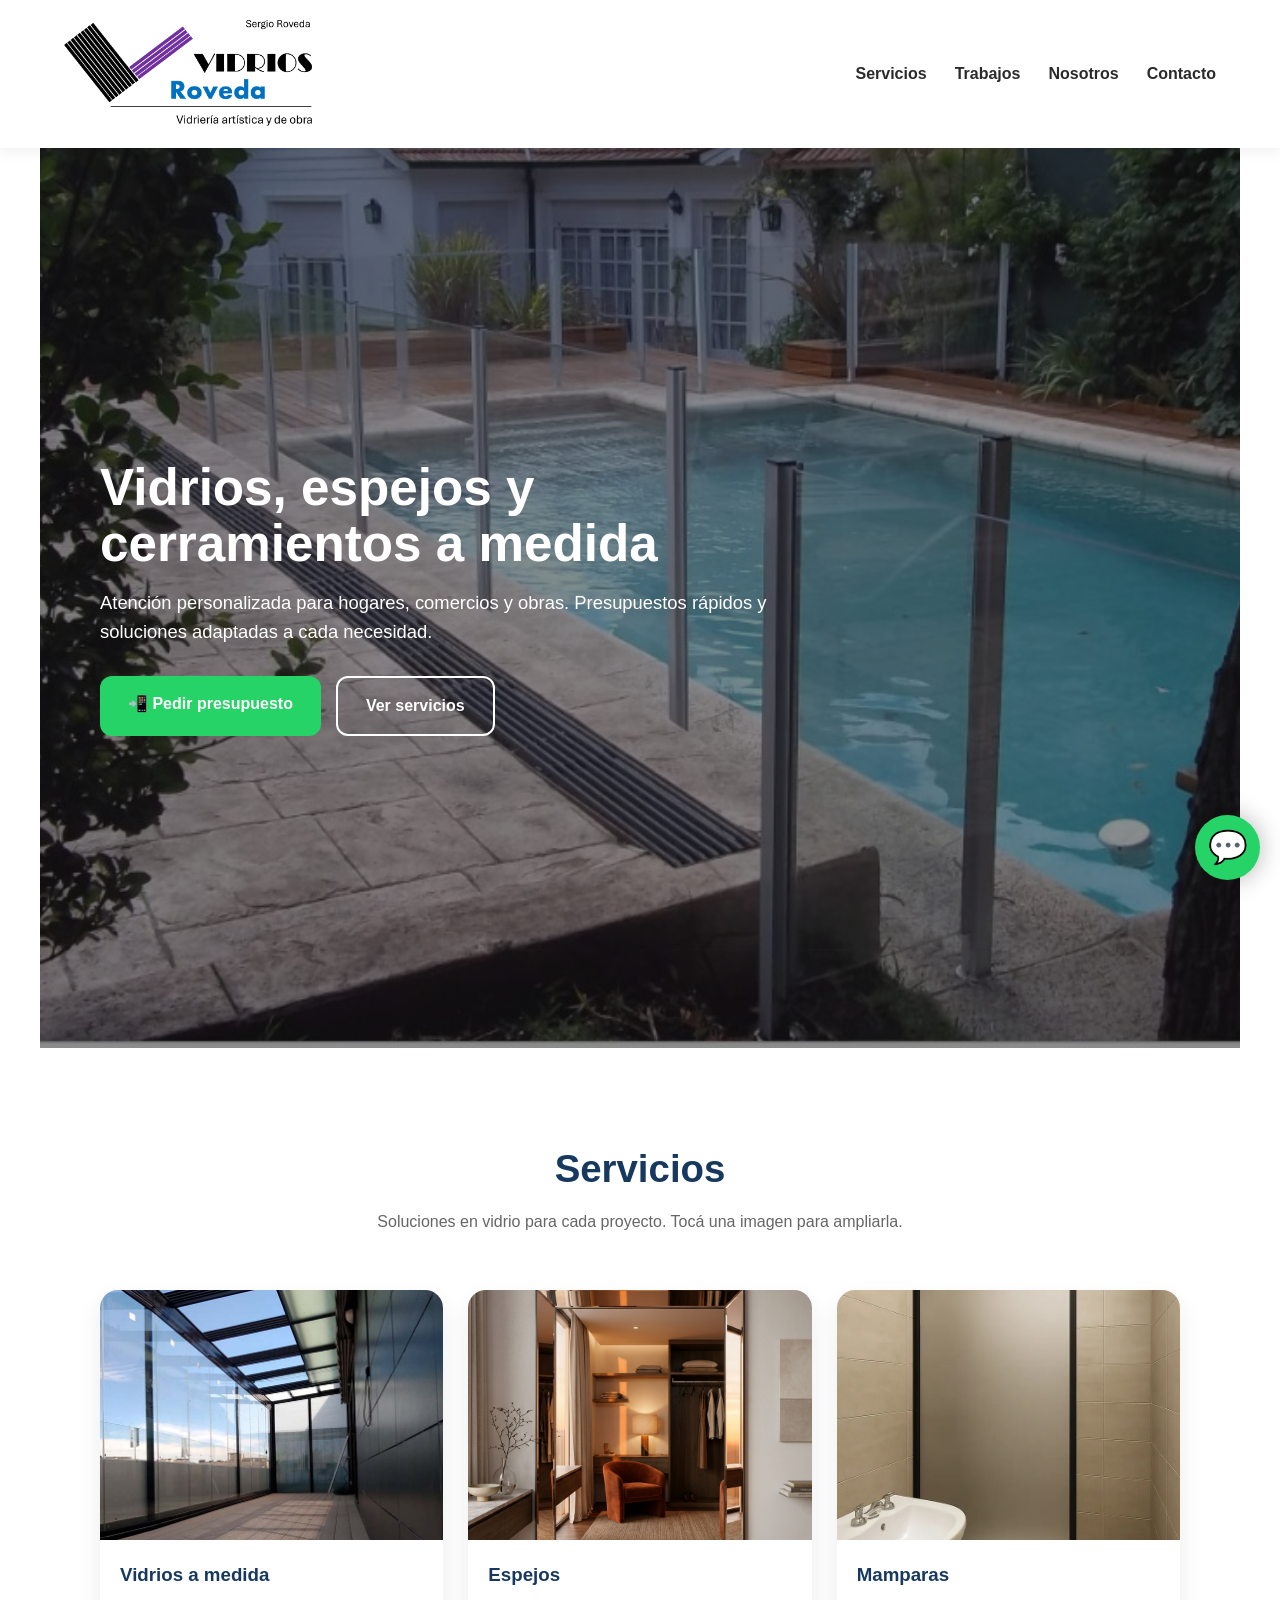
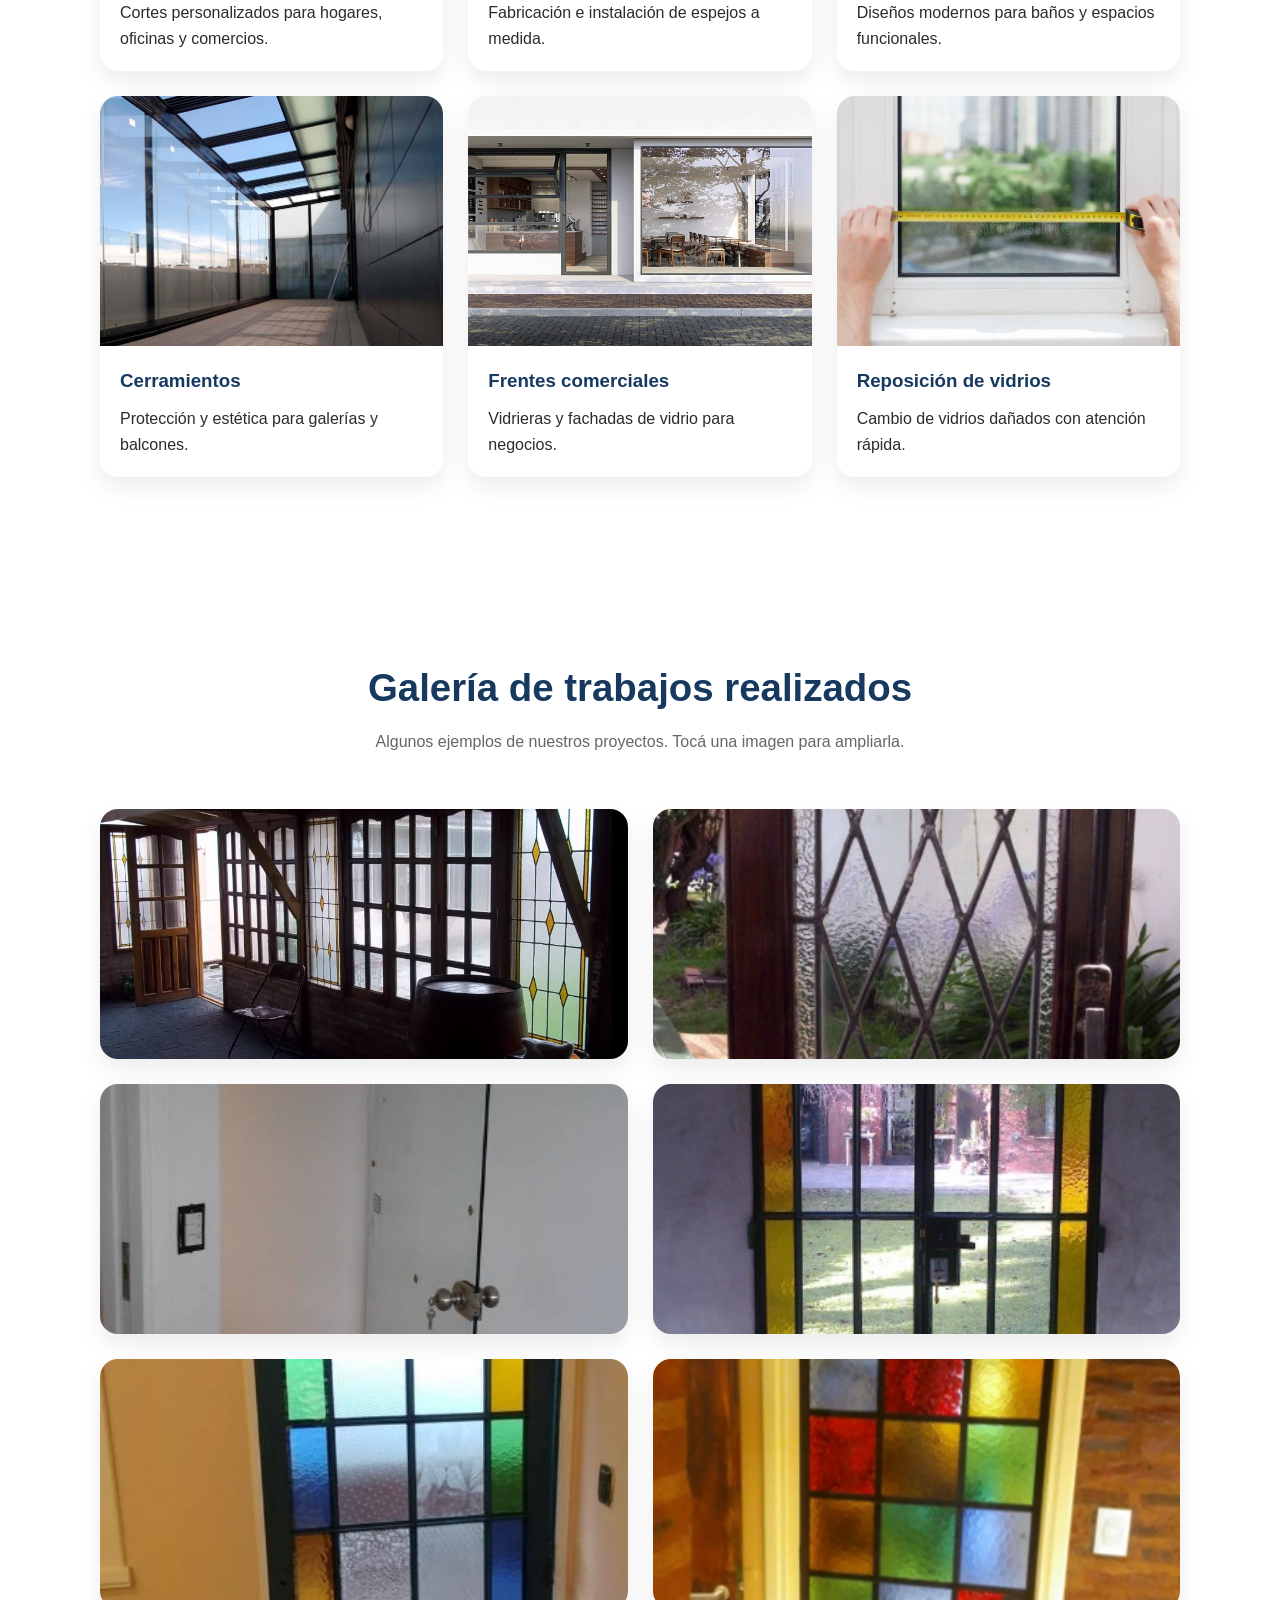
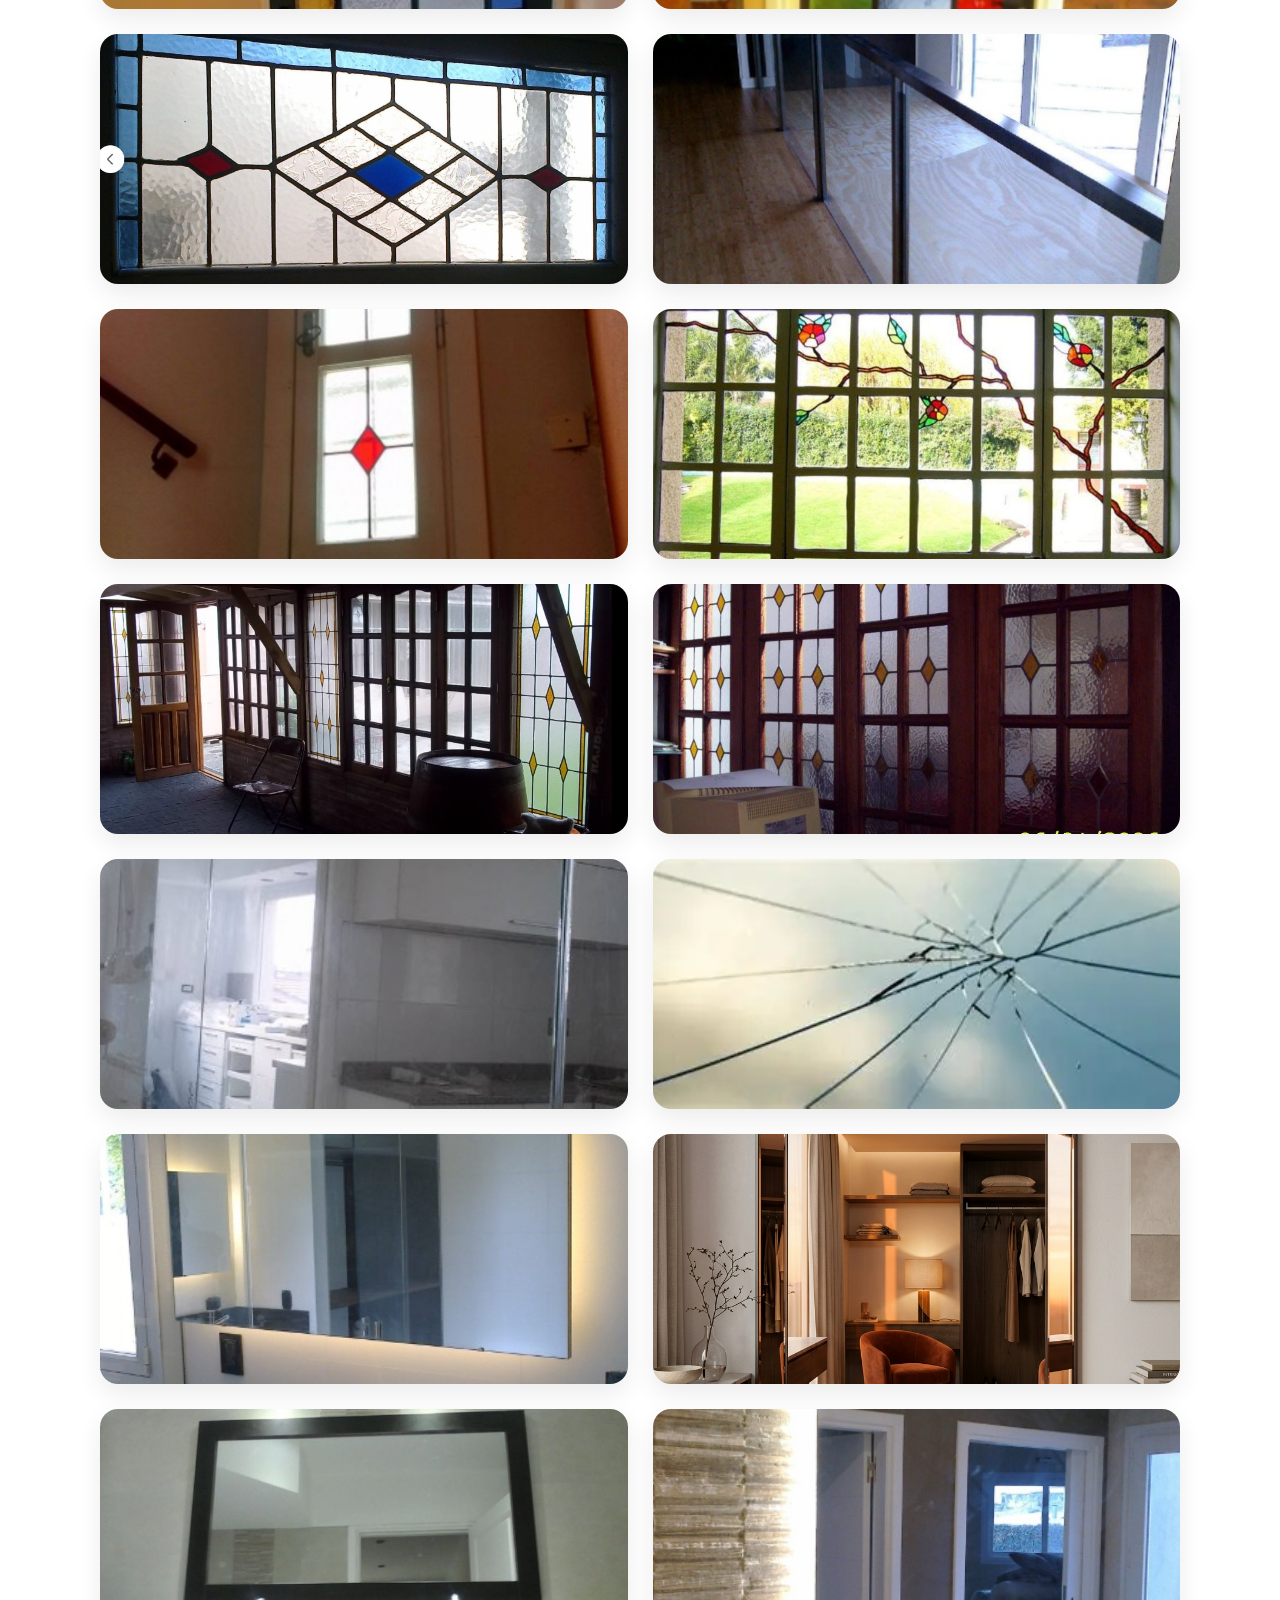
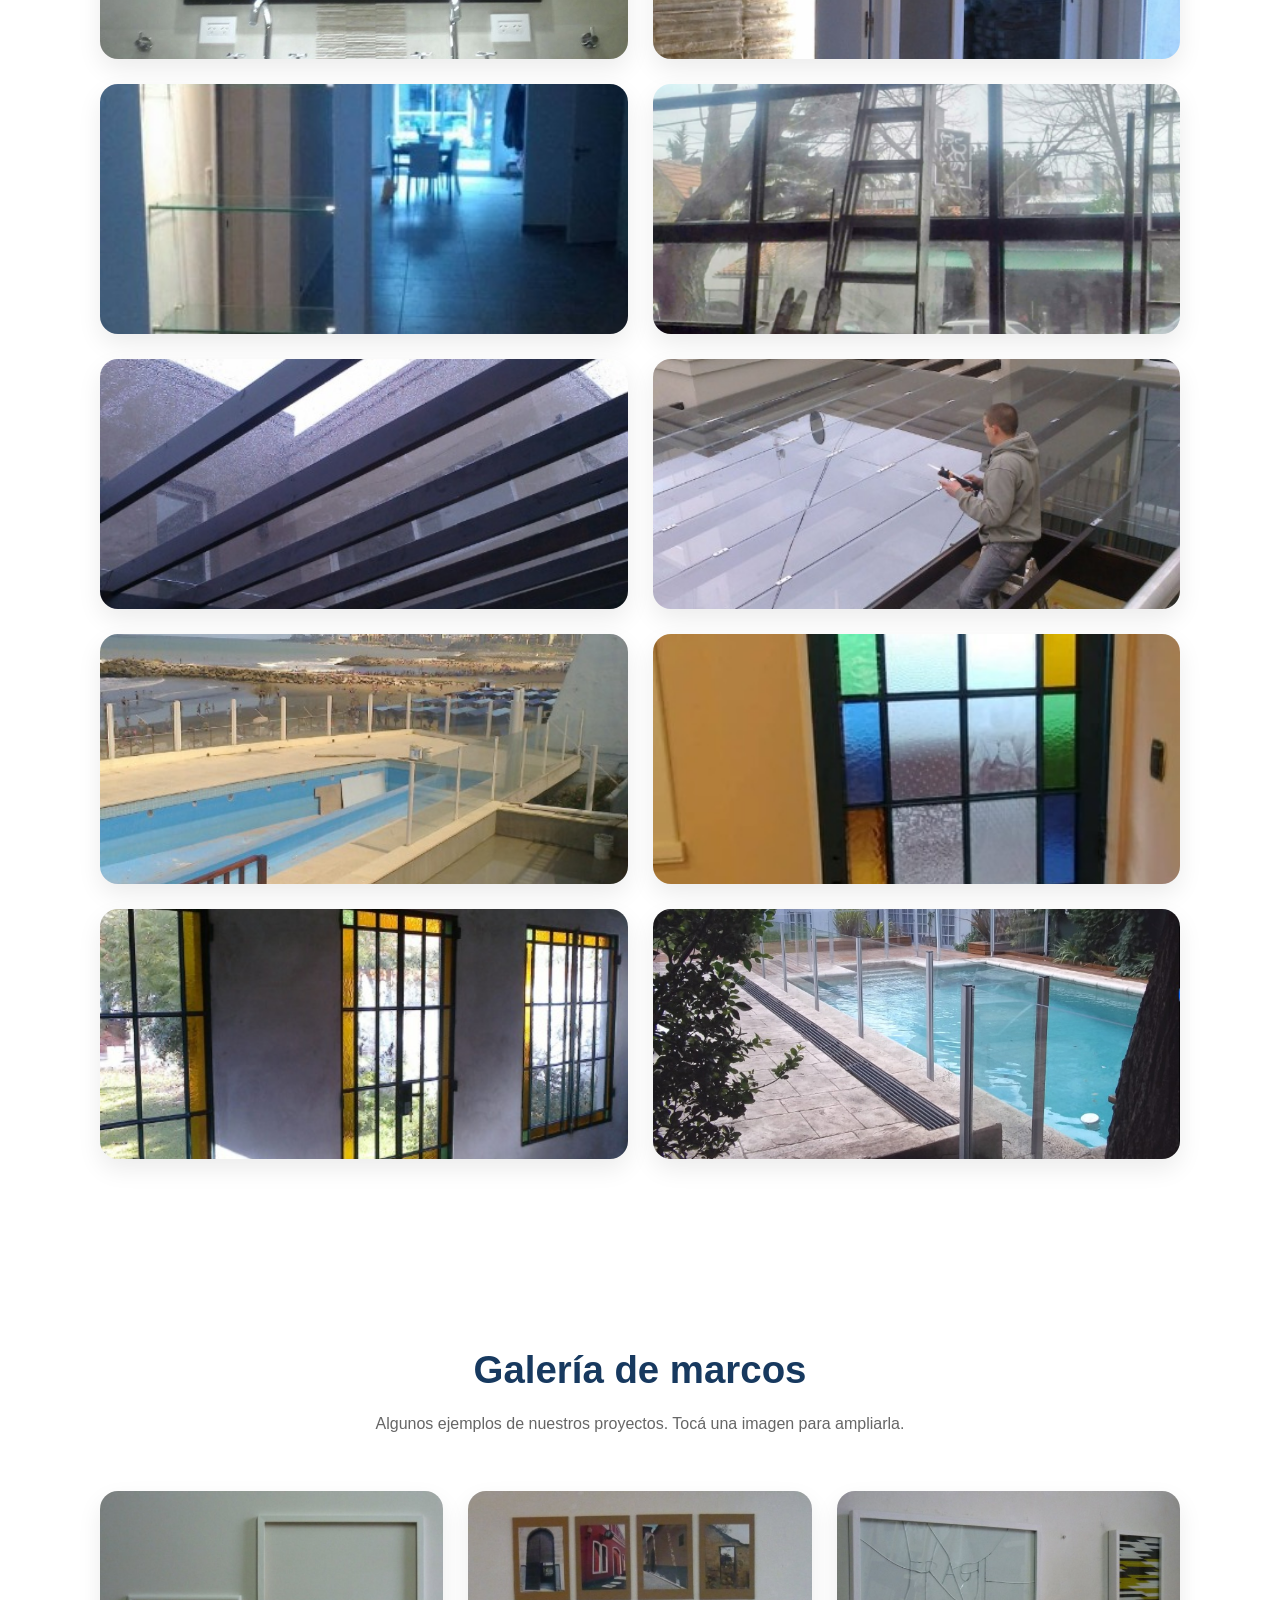
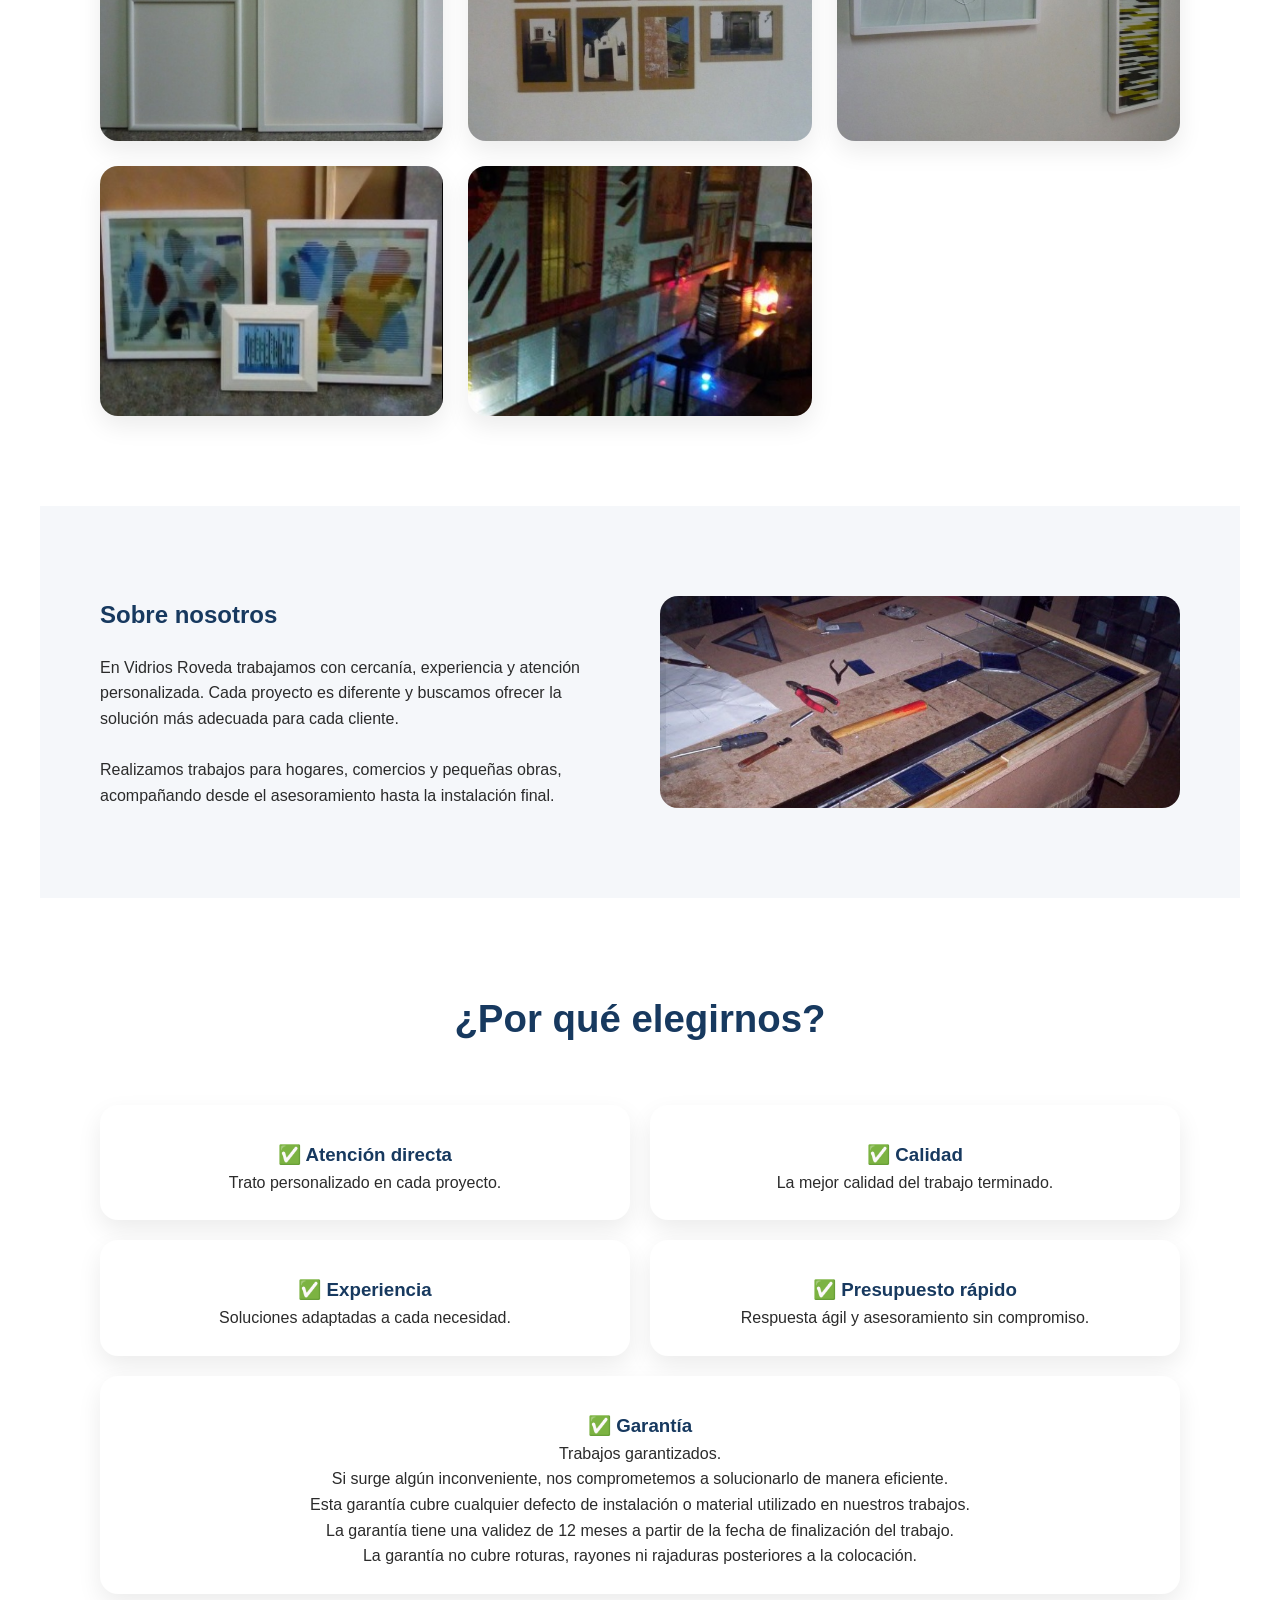
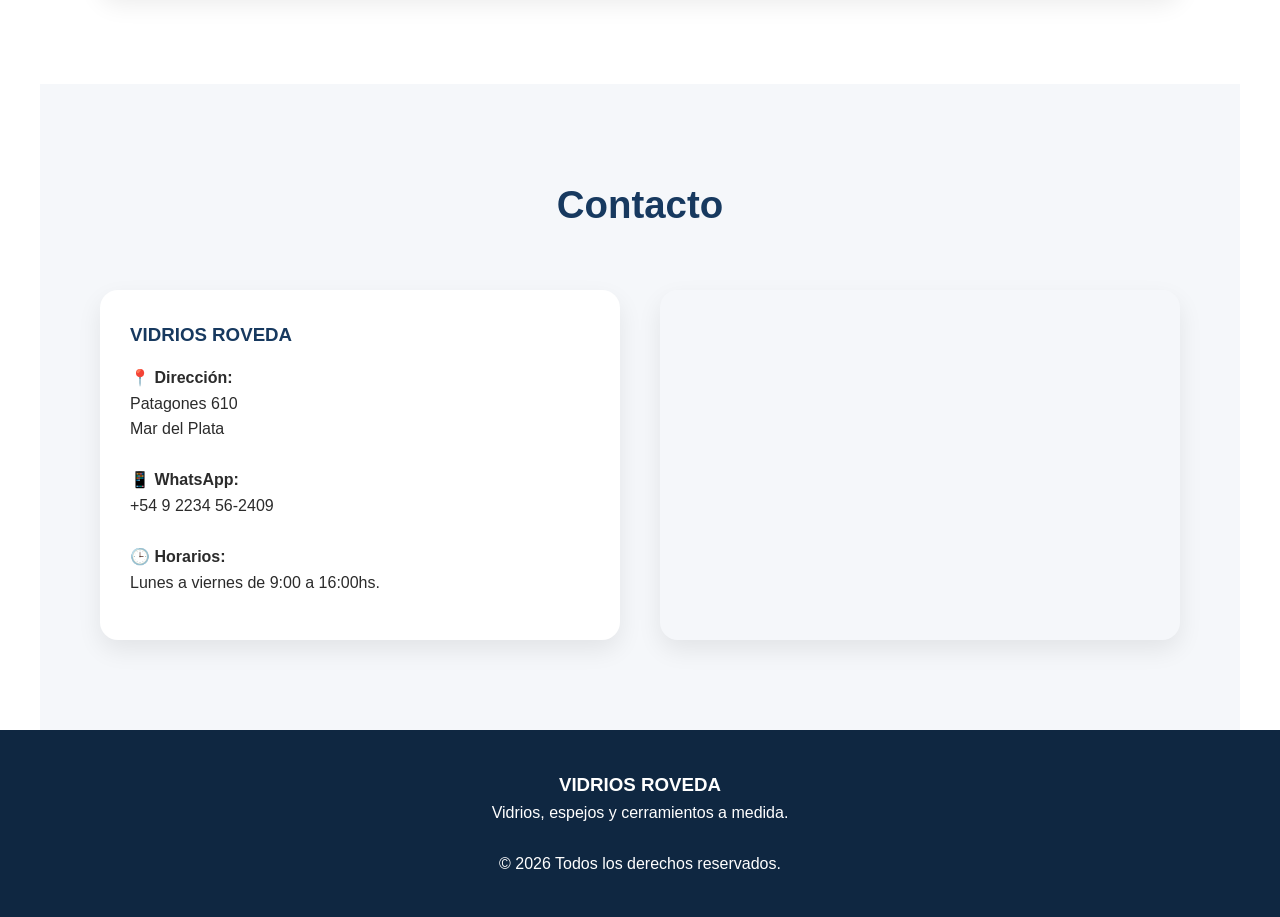
==== commit cd5c30a4: "Actualiza diseno adaptable del sitio y galerias Co-authored-by: Copilot <223556219+Copilot@users.nor" ====
--- a/index.html
+++ b/index.html
@@ -162,7 +162,7 @@
                     <p>Algunos ejemplos de nuestros proyectos. Tocá una imagen para ampliarla.</p>
                 </div>
 
-                <div class="grid">
+                <div class="grid work-gallery">
                     <img class="card" src="img/presentacion1.jpeg" alt="Trabajo realizado 1">
                     <img class="card" src="img/puerta.jpeg" alt="Trabajo realizado 1">
                     <img class="card" src="img/Puerta_vidrio.jpeg" alt="Trabajo realizado 2">
@@ -213,9 +213,8 @@
         <section id="nosotros" class="about">
             <div class="container">
                 <div class="about-box">
-                    <h2>Sobre nosotros</h2>
-                    <img src="img/mesa_trabajo.jpeg">
                     <div class="about-text">
+                        <h2>Sobre nosotros</h2>
                         <p>
                             En Vidrios Roveda trabajamos con cercanía, experiencia y atención personalizada.
                             Cada proyecto es diferente y buscamos ofrecer la solución más adecuada para cada cliente.
@@ -225,6 +224,9 @@
                             Realizamos trabajos para hogares, comercios y pequeñas obras, acompañando desde el
                             asesoramiento hasta la instalación final.
                         </p>
+                    </div>
+                    <div class="about-image">
+                        <img src="img/mesa_trabajo.jpeg" alt="Mesa de trabajo de Vidrios Roveda">
                     </div>
                 </div>
             </div>
@@ -290,8 +292,7 @@
                             +54 9 2234 56-2409</p>
                         <br>
                         <p><strong>🕒 Horarios:</strong><br>
-                            Lunes a viernes de 9:00 a 13:00 y de 15:00 a 19:00<br>
-                            Sábados 9:00 a 13:00</p>
+                            Lunes a viernes de 9:00 a 16:00hs.</p>
                     </div>
 
                     <div class="map">
--- a/estilos.css
+++ b/estilos.css
@@ -41,9 +41,6 @@
 /* ========================= */
 
 header{
-    position:sticky;
-    top:0;
-    z-index:999;
     background:rgba(255,255,255,.95);
     backdrop-filter:blur(10px);
     box-shadow:0 2px 15px rgba(0,0,0,.08);
@@ -51,9 +48,10 @@
 
 .nav{
     display:flex;
-    justify-content:space-between;
+    flex-direction:column;
     align-items:center;
-    padding:16px 0;
+    gap:14px;
+    padding:14px 0;
 }
 
 .logo{
@@ -66,8 +64,19 @@
     color:var(--celeste);
 }
 
+.logo img{
+    display:block;
+    width:auto;
+    max-width:100%;
+    max-height:120px;
+    margin: auto;
+
+}
+
 .menu{
     display:flex;
+    flex-wrap:wrap;
+    justify-content:center;
     gap:28px;
 }
 
@@ -79,6 +88,17 @@
 
 .menu a:hover{
     color:var(--azul);
+}
+
+@media(min-width:769px){
+    .nav{
+        flex-direction:row;
+        justify-content:space-between;
+    }
+
+    .menu{
+        justify-content:flex-end;
+    }
 }
 
 /* ========================= */
@@ -106,7 +126,7 @@
 }
 
 .hero h1{
-    font-size:clamp(2.5rem,6vw,5rem);
+    font-size:clamp(2.5rem,4vw,4rem);
     line-height:1.1;
     margin-bottom:15px;
 }
@@ -159,6 +179,8 @@
 /* ========================= */
 
 section{
+    max-width:1200px;
+    margin-inline:auto;
     padding:90px 0;
 }
 
@@ -185,6 +207,16 @@
     display:grid;
     grid-template-columns:repeat(auto-fit,minmax(280px,1fr));
     gap:25px;
+}
+
+.work-gallery{
+    grid-template-columns:1fr;
+}
+
+@media(min-width:650px){
+    .work-gallery{
+        grid-template-columns:repeat(2,minmax(0,1fr));
+    }
 }
 
 .card{
@@ -287,9 +319,8 @@
 
 .about-box{
     display:grid;
-    grid-template-columns:1fr 1fr;
+    grid-template-columns:1fr;
     gap:40px;
-    align-items:center;
 }
 
 .about img{
@@ -301,14 +332,41 @@
     margin-bottom:20px;
 }
 
+@media(min-width:600px){
+    .about-box{
+        grid-template-columns:minmax(0,1fr) minmax(0,1fr);
+    }
+
+    .about-image{
+        position:relative;
+    }
+
+    .about-image img{
+        position:absolute;
+        inset:0;
+        height:100%;
+        object-fit:cover;
+    }
+}
+
 /* ========================= */
 /* BENEFICIOS */
 /* ========================= */
 
 .benefits{
     display:grid;
-    grid-template-columns:repeat(auto-fit,minmax(220px,1fr));
+    grid-template-columns:1fr;
     gap:20px;
+}
+
+@media(min-width:600px){
+    .benefits{
+        grid-template-columns:repeat(2,minmax(0,1fr));
+    }
+
+    .benefit:last-child:nth-child(odd){
+        grid-column:1 / -1;
+    }
 }
 
 .benefit{
@@ -401,11 +459,6 @@
 
 @media(max-width:768px){
 
-    .menu{
-        display:none;
-    }
-
-    .about-box,
     .contact-box{
         grid-template-columns:1fr;
     }
@@ -415,7 +468,7 @@
     }
 
     .hero h1{
-        font-size:2.8rem;
-    }
-
-}
+        font-size:2.2rem;
+    }
+
+}
